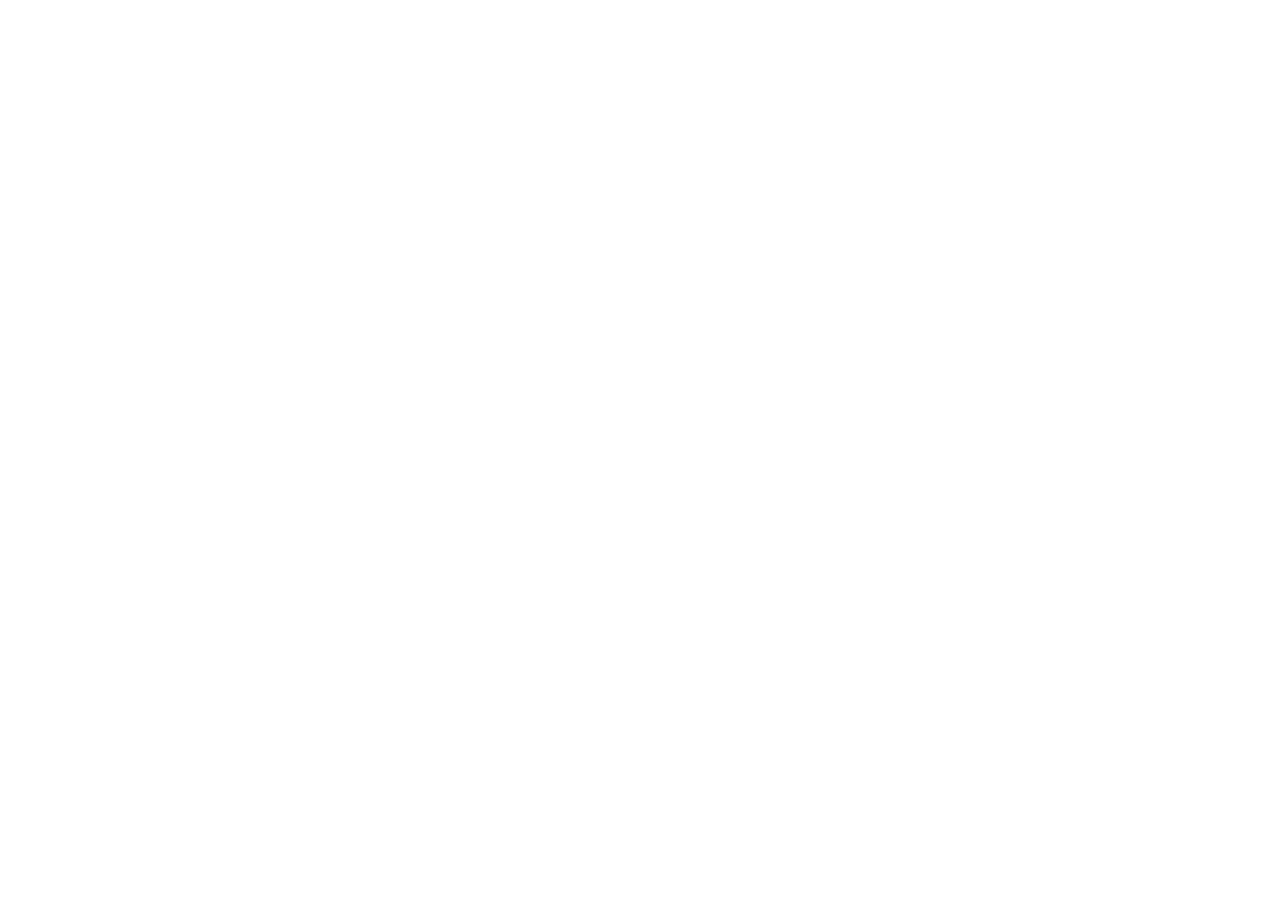
==== 200.html @ 381d40d1 "deploy 200.html" ====
<!DOCTYPE html>
<html lang="el">
  <head>
    <meta charset="UTF-8" />
    <meta name="viewport" content="width=device-width, initial-scale=1.0" />
    <title>ΑΝΔΡΗ ΕΛΙΣΑΒΕΤ — Παιδίατρος</title>
    <meta name="description" content="ΑΝΔΡΗ ΕΛΙΣΑΒΕΤ, Παιδίατρος, Τράλλεων 125, Γαλάτσι. Τηλέφωνο 210 292 2006." />
    <meta name="theme-color" content="hsl(343 18% 12%)" />
    <meta property="og:locale" content="el_GR" />
    <meta property="og:type" content="website" />
    <meta property="og:title" content="ΑΝΔΡΗ ΕΛΙΣΑΒΕΤ — Παιδίατρος" />
    <meta property="og:description" content="ΑΝΔΡΗ ΕΛΙΣΑΒΕΤ, Παιδίατρος, Τράλλεων 125, Γαλάτσι. Τηλέφωνο 210 292 2006." />
    <meta property="og:image" content="./images/hero.jpg" />
    <link rel="icon" type="image/svg+xml" href="./favicon.svg" />
    <link rel="preconnect" href="https://fonts.googleapis.com" />
    <link rel="preconnect" href="https://fonts.gstatic.com" crossorigin />
    <link href="https://fonts.googleapis.com/css2?family=Archivo:ital,wght@0,300;0,400;0,500;0,600;1,400&family=Manrope:wght@300;400;500;600&display=swap" rel="stylesheet" />
    <script type="application/ld+json">
{
  "@context": "https://schema.org",
  "@type": "LocalBusiness",
  "name": "ΑΝΔΡΗ ΕΛΙΣΑΒΕΤ",
  "address": {
    "@type": "PostalAddress",
    "streetAddress": "Τράλλεων 125, Γαλάτσι",
    "addressCountry": "GR"
  },
  "telephone": "2102922006"
}
    </script>
    <script type="module" crossorigin src="./assets/index-Dn4aYSph.js"></script>
    <link rel="stylesheet" crossorigin href="./assets/index-3ebz85Tq.css">
  </head>
  <body>
    <div id="root"></div>
  </body>
</html>
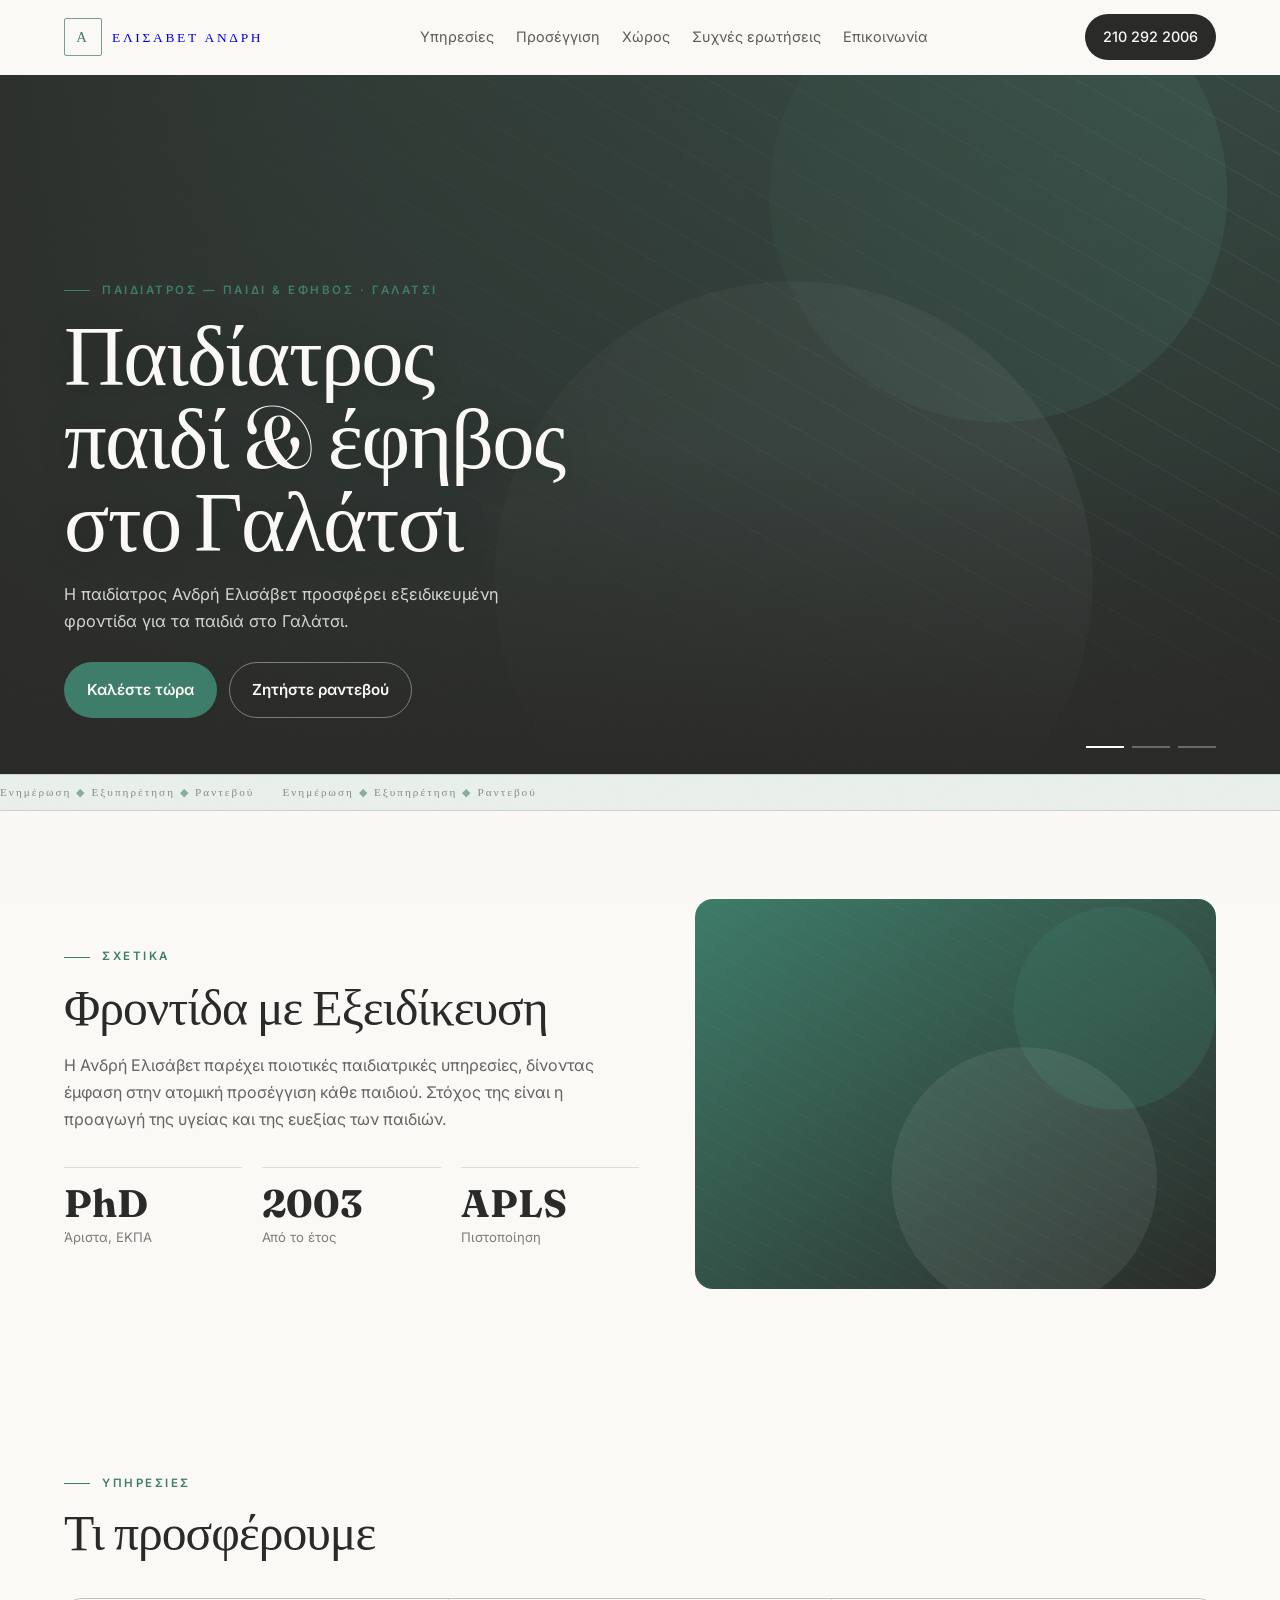
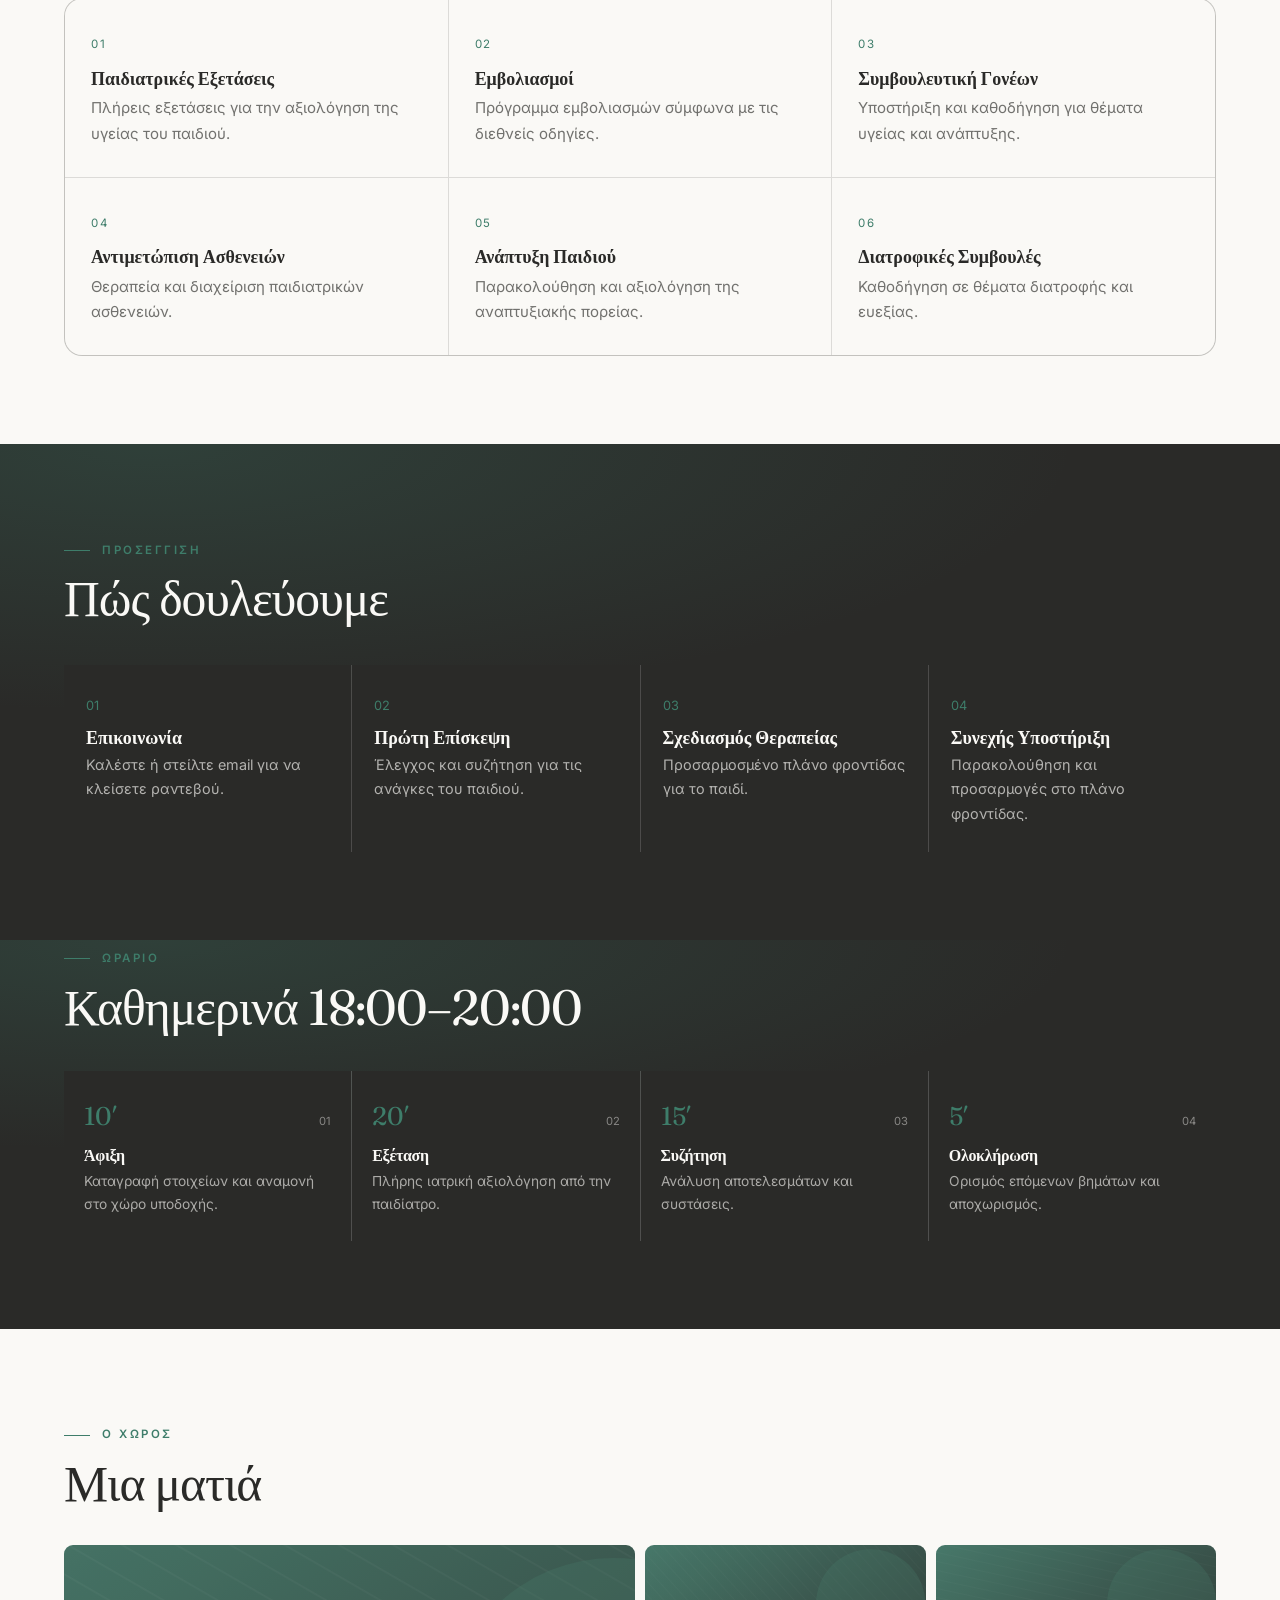
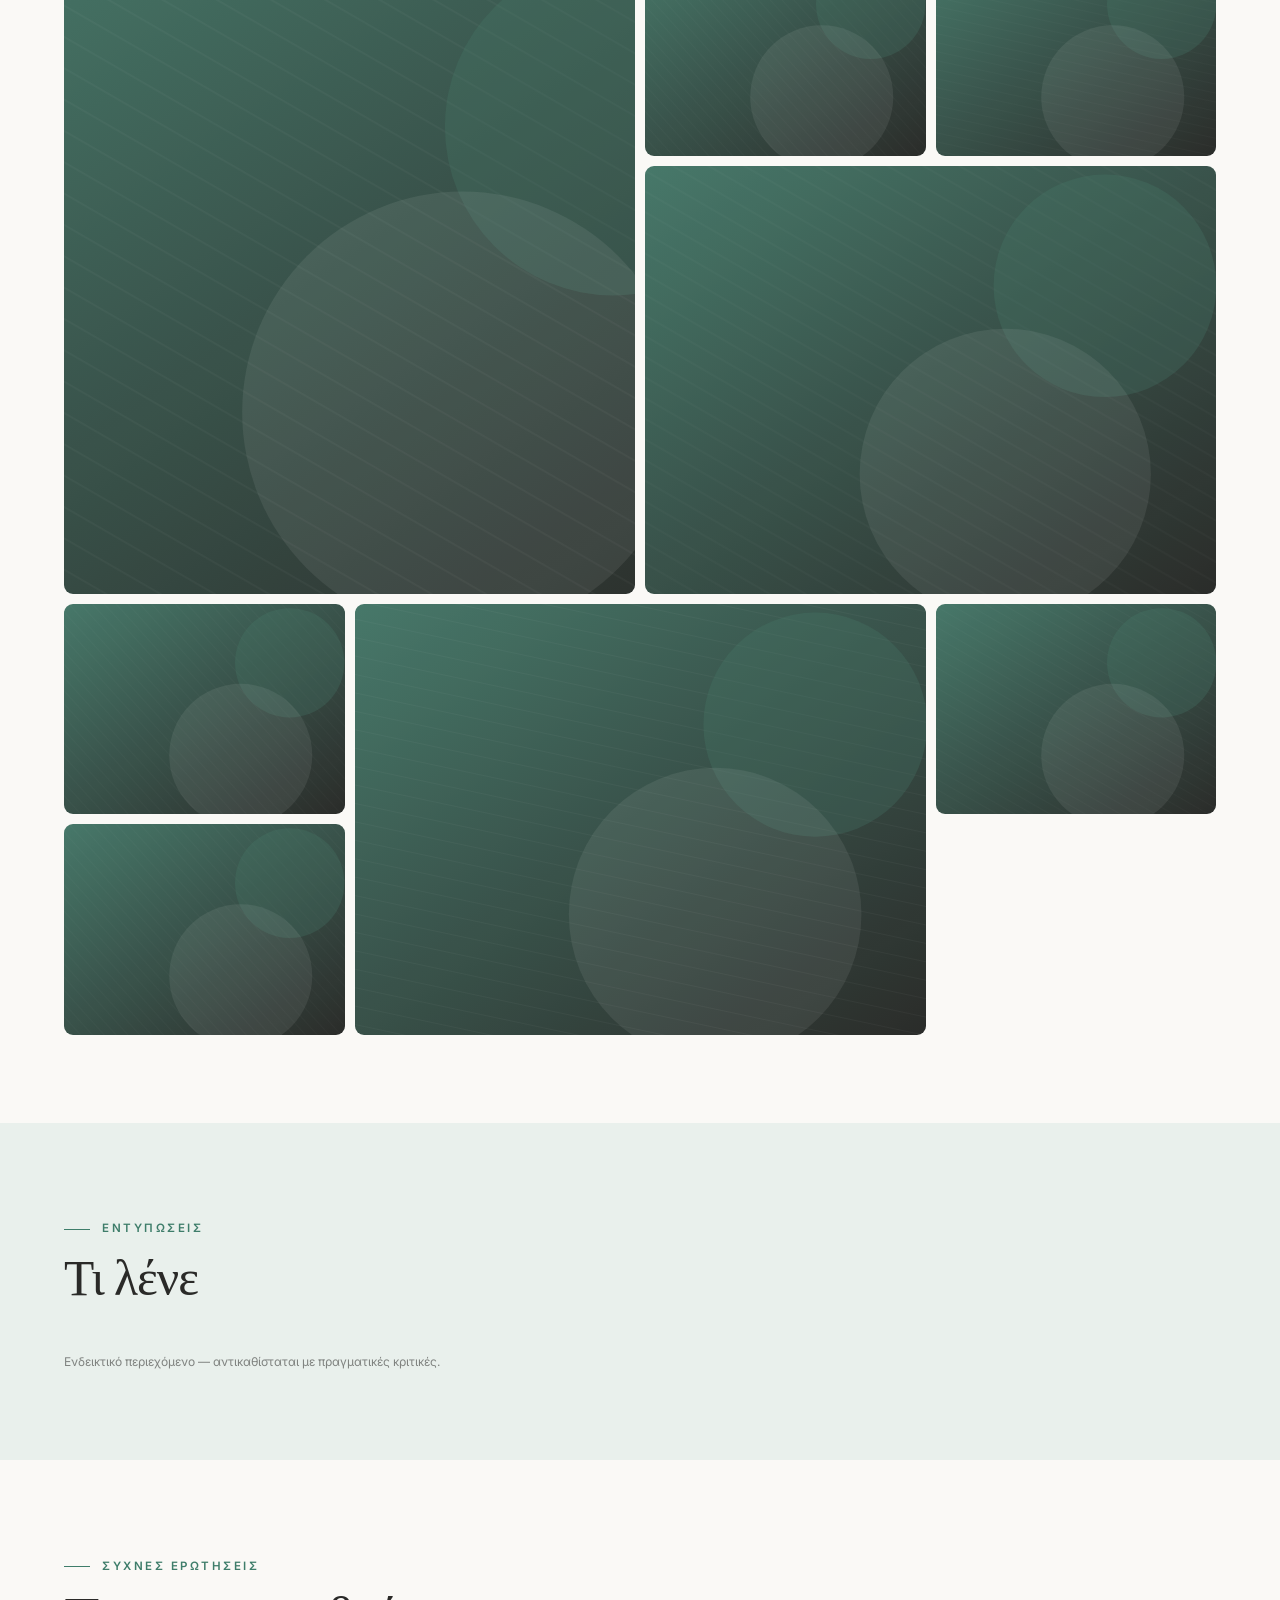
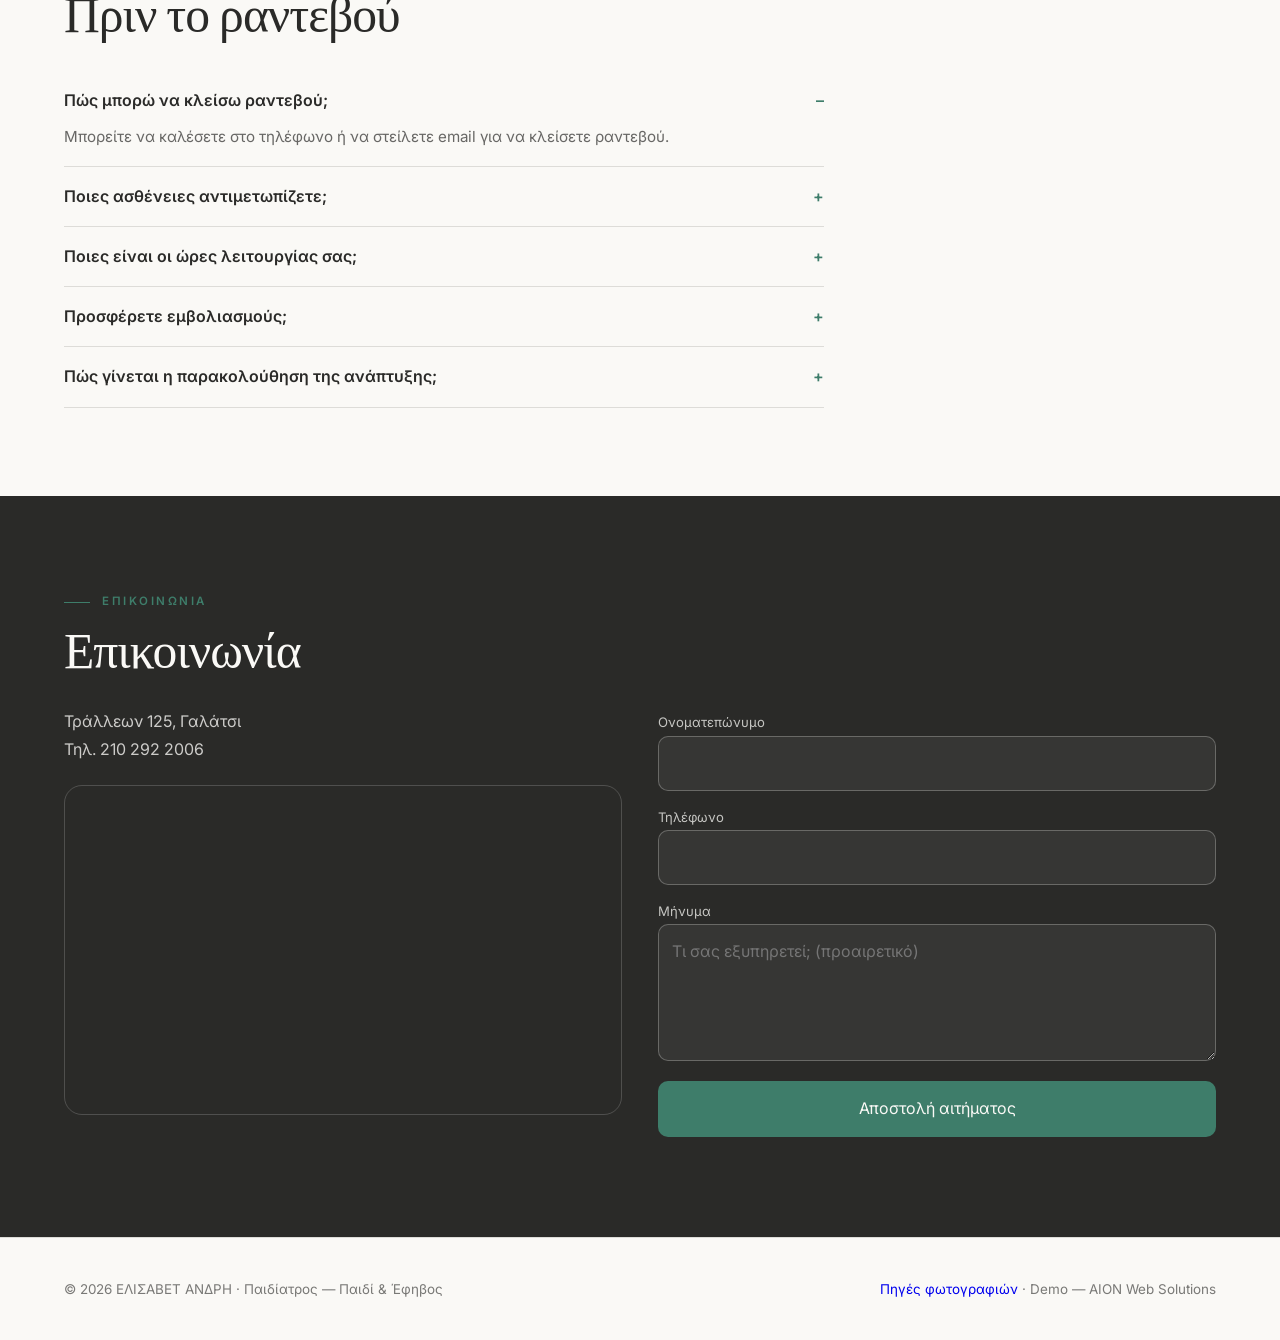
==== commit 2b8dea83: "update 200.html" ====
--- a/200.html
+++ b/200.html
@@ -1,37 +1,244 @@
-<!DOCTYPE html>
-<html lang="el">
-  <head>
-    <meta charset="UTF-8" />
-    <meta name="viewport" content="width=device-width, initial-scale=1.0" />
-    <title>ΑΝΔΡΗ ΕΛΙΣΑΒΕΤ — Παιδίατρος</title>
-    <meta name="description" content="ΑΝΔΡΗ ΕΛΙΣΑΒΕΤ, Παιδίατρος, Τράλλεων 125, Γαλάτσι. Τηλέφωνο 210 292 2006." />
-    <meta name="theme-color" content="hsl(343 18% 12%)" />
-    <meta property="og:locale" content="el_GR" />
-    <meta property="og:type" content="website" />
-    <meta property="og:title" content="ΑΝΔΡΗ ΕΛΙΣΑΒΕΤ — Παιδίατρος" />
-    <meta property="og:description" content="ΑΝΔΡΗ ΕΛΙΣΑΒΕΤ, Παιδίατρος, Τράλλεων 125, Γαλάτσι. Τηλέφωνο 210 292 2006." />
-    <meta property="og:image" content="./images/hero.jpg" />
-    <link rel="icon" type="image/svg+xml" href="./favicon.svg" />
-    <link rel="preconnect" href="https://fonts.googleapis.com" />
-    <link rel="preconnect" href="https://fonts.gstatic.com" crossorigin />
-    <link href="https://fonts.googleapis.com/css2?family=Archivo:ital,wght@0,300;0,400;0,500;0,600;1,400&family=Manrope:wght@300;400;500;600&display=swap" rel="stylesheet" />
-    <script type="application/ld+json">
-{
-  "@context": "https://schema.org",
-  "@type": "LocalBusiness",
-  "name": "ΑΝΔΡΗ ΕΛΙΣΑΒΕΤ",
-  "address": {
-    "@type": "PostalAddress",
-    "streetAddress": "Τράλλεων 125, Γαλάτσι",
-    "addressCountry": "GR"
-  },
-  "telephone": "2102922006"
-}
-    </script>
-    <script type="module" crossorigin src="./assets/index-Dn4aYSph.js"></script>
-    <link rel="stylesheet" crossorigin href="./assets/index-3ebz85Tq.css">
-  </head>
-  <body>
-    <div id="root"></div>
-  </body>
-</html>
+<!doctype html>
+<html lang="el"><head>
+<meta charset="utf-8"><meta name="viewport" content="width=device-width, initial-scale=1">
+<title>ΕΛΙΣΑΒΕΤ ΑΝΔΡΗ — Παιδίατρος — Παιδί &amp; Έφηβος στο Γαλάτσι</title>
+<meta name="description" content="ΕΛΙΣΑΒΕΤ ΑΝΔΡΗ, Παιδίατρος — Παιδί &amp; Έφηβος — Τράλλεων 125, Γαλάτσι. Τηλέφωνο 210 292 2006.">
+<meta name="theme-color" content="#2a2a28">
+<meta property="og:title" content="ΕΛΙΣΑΒΕΤ ΑΝΔΡΗ — Παιδίατρος — Παιδί &amp; Έφηβος">
+<meta property="og:description" content="Τράλλεων 125, Γαλάτσι">
+<meta property="og:type" content="website">
+<link rel="preconnect" href="https://fonts.googleapis.com"><link rel="preconnect" href="https://fonts.gstatic.com" crossorigin>
+<link href="https://fonts.googleapis.com/css2?family=Fraunces:ital,wght@0,400;0,600;1,400&family=Inter:wght@300;400;500;600&display=swap" rel="stylesheet">
+<link rel="icon" href="data:image/svg+xml,<svg xmlns='http://www.w3.org/2000/svg' viewBox='0 0 64 64'><rect width='64' height='64' rx='14' fill='%233e7d6a'/><text x='32' y='44' font-size='30' text-anchor='middle' fill='%23faf9f6' font-family='serif'>Α</text></svg>">
+<script type="application/ld+json">{"@context":"https://schema.org","@type":"LocalBusiness","name":"ΕΛΙΣΑΒΕΤ ΑΝΔΡΗ","address":{"@type":"PostalAddress","streetAddress":"Τράλλεων 125, Γαλάτσι","addressLocality":"Γαλάτσι","addressCountry":"GR"}","telephone":"210 292 2006","url":""}</script>
+<style>
+:root{--ink:#2a2a28;--paper:#faf9f6;--accent:#3e7d6a;--accent2:#2f5f51;--soft:#e9f0ec;--line:color-mix(in srgb,var(--ink) 14%,transparent);--r:18px}
+*{box-sizing:border-box}html{scroll-behavior:smooth}
+body{margin:0;background:var(--paper);color:var(--ink);font-family:'Inter', system-ui, sans-serif;line-height:1.7;-webkit-font-smoothing:antialiased;overflow-x:hidden}
+img{display:block;max-width:100%}
+.wrap{width:min(1180px,90vw);margin:0 auto}
+h1,h2,h3,h4{font-family:'Fraunces', Georgia, serif;line-height:1.06;letter-spacing:-.02em;margin:0}
+h1{font-size:clamp(2.6rem,6.6vw,5.4rem);font-weight:400}
+h2{font-size:clamp(1.9rem,4vw,3.1rem);font-weight:400}
+h3{font-size:1.12rem;letter-spacing:0}
+p{margin:0}
+.kicker{font-size:.72rem;letter-spacing:.22em;text-transform:uppercase;color:var(--accent);font-weight:600}
+header{position:fixed;inset:0 0 auto;z-index:60;background:var(--paper);border-bottom:1px solid transparent;box-shadow:0 1px 0 color-mix(in srgb,var(--ink) 8%,transparent)}
+.nav{display:flex;align-items:center;justify-content:space-between;gap:16px;padding:14px 0}
+.wordmark{display:flex;align-items:center;gap:10px;font-family:'Fraunces', Georgia, serif;font-size:1.15rem;text-decoration:none}
+.wm{width:38px;height:38px;border-radius:10px;background:var(--accent);color:var(--paper);display:grid;place-items:center;font-size:1.05rem}
+.nav-links{display:flex;gap:22px;font-size:.9rem}
+.nav-links a{text-decoration:none;color:color-mix(in srgb,var(--ink) 76%,transparent)}
+.tel{display:inline-flex;align-items:center;gap:8px;background:var(--ink);color:var(--paper);text-decoration:none;padding:11px 18px;border-radius:999px;font-size:.9rem;font-weight:500}
+@media(max-width:820px){.nav-links{display:none}}
+.hero{position:relative;height:86vh;min-height:560px;display:grid;align-items:end;overflow:hidden;color:var(--paper)}
+.slide{position:absolute;inset:0;opacity:0;transform:scale(1.04);transition:opacity 1.1s ease,transform 7s linear}
+.slide.on{opacity:1;transform:scale(1)}
+.slide img{width:100%;height:100%;-o-object-fit:cover;object-fit:cover;filter:saturate(.75) contrast(1.02)}
+.scrim{position:absolute;inset:0;background:linear-gradient(90deg,color-mix(in srgb,var(--ink) 92%,transparent) 0%,color-mix(in srgb,var(--ink) 62%,transparent) 46%,color-mix(in srgb,var(--ink) 12%,transparent) 100%),linear-gradient(0deg,var(--ink) 0%,transparent 42%)}
+.hero-in{position:relative;z-index:2;padding-bottom:56px;width:100%}
+.hero h1{max-width:15ch;margin:14px 0 18px}
+.hero .lead{max-width:46ch;color:color-mix(in srgb,var(--paper) 82%,transparent);font-size:1.02rem}
+.hero-cta{display:flex;gap:12px;flex-wrap:wrap;margin-top:26px}
+.btn{display:inline-flex;align-items:center;gap:10px;padding:14px 22px;border-radius:999px;text-decoration:none;font-weight:600;font-size:.95rem;border:1px solid transparent;transition:.25s}
+.btn.solid{background:var(--accent);color:var(--paper)}
+.btn.line{border-color:color-mix(in srgb,var(--paper) 40%,transparent);color:var(--paper)}
+.btn:hover{transform:translateY(-3px)}
+.dots{position:absolute;right:max(5vw,24px);bottom:26px;display:flex;gap:8px;z-index:3}
+.dots button{width:38px;height:2px;background:rgba(255,255,255,.30);border:0;padding:0;cursor:pointer}
+.dots button.on{background:#fff}
+.marquee{border-block:1px solid var(--line);overflow:hidden;background:var(--soft)}
+.marquee-track{display:flex;gap:28px;width:-moz-max-content;width:max-content;padding:14px 0;animation:mq 26s linear infinite;font-family:'Fraunces', Georgia, serif;font-size:1rem;color:color-mix(in srgb,var(--ink) 88%,transparent)}
+.marquee-track i{color:var(--accent);font-style:normal}
+@keyframes mq{to{transform:translateX(-50%)}}
+@media(prefers-reduced-motion:reduce){.marquee-track{animation:none}}
+section{padding:88px 0}
+.reveal{opacity:0;transform:translateY(24px);transition:opacity .7s ease,transform .7s ease}
+.reveal.in{opacity:1;transform:none}
+.about{display:grid;grid-template-columns:1.05fr .95fr;gap:56px;align-items:center}
+@media(max-width:900px){.about{grid-template-columns:1fr;gap:32px}}
+.about-media{position:relative;aspect-ratio:4/3;border-radius:var(--r);overflow:hidden}
+.about-media img{position:absolute;inset:0;width:100%;height:100%;-o-object-fit:cover;object-fit:cover;opacity:0;transition:opacity 1.2s ease}
+.about-media img.on{opacity:1}
+.svc-grid{display:grid;grid-template-columns:repeat(3,1fr);gap:1px;background:var(--line);border:1px solid var(--line);border-radius:var(--r);overflow:hidden;margin-top:40px}
+@media(max-width:900px){.svc-grid{grid-template-columns:1fr 1fr}}
+@media(max-width:560px){.svc-grid{grid-template-columns:1fr}}
+.svc{background:var(--paper);padding:30px 26px}
+.svc-n{font-size:.72rem;color:var(--accent);letter-spacing:.16em}
+.svc h3{margin:12px 0 8px}.svc p{color:color-mix(in srgb,var(--ink) 66%,transparent);font-size:.94rem}
+.dark{background:var(--ink);color:var(--paper);position:relative;overflow:hidden}
+.dark::before{content:'';position:absolute;inset:0;background:radial-gradient(120% 90% at 12% 0%,color-mix(in srgb,var(--accent) 26%,transparent),transparent 60%)}
+.dark .wrap{position:relative}
+.steps{display:grid;grid-template-columns:repeat(4,1fr);gap:1px;background:color-mix(in srgb,var(--paper) 16%,transparent);margin-top:40px}
+@media(max-width:900px){.steps{grid-template-columns:1fr 1fr}}
+.step{background:var(--ink);padding:26px 22px}
+.step-n{color:var(--accent);font-size:.8rem}
+.step h3{color:var(--paper);margin:10px 0 6px}
+.step p{color:color-mix(in srgb,var(--paper) 66%,transparent);font-size:.9rem}
+.tl-grid{display:grid;grid-template-columns:repeat(4,1fr);gap:1px;background:color-mix(in srgb,var(--paper) 18%,transparent);margin-top:38px}
+@media(max-width:900px){.tl-grid{grid-template-columns:1fr 1fr}}
+.tl{background:var(--ink);padding:24px 20px;position:relative;overflow:hidden}
+.tl::after{content:'';position:absolute;left:0;bottom:0;height:2px;width:0;background:var(--accent);transition:width .5s}
+.tl:hover::after{width:100%}
+.tl-top{display:flex;justify-content:space-between;align-items:baseline}
+.tl-h{font-family:'Fraunces', Georgia, serif;font-size:1.6rem;color:var(--accent)}
+.tl-n{font-size:.7rem;color:color-mix(in srgb,var(--paper) 45%,transparent)}
+.tl h4{color:var(--paper);margin:8px 0 6px;font-size:1rem}
+.tl p{color:color-mix(in srgb,var(--paper) 62%,transparent);font-size:.86rem}
+.stats{display:grid;grid-template-columns:repeat(3,1fr);gap:20px;margin-top:34px}
+.stat{border-top:1px solid var(--line);padding-top:16px}
+.stat b{display:block;font-family:'Fraunces', Georgia, serif;font-size:2.4rem;line-height:1}
+.stat span{font-size:.82rem;color:color-mix(in srgb,var(--ink) 60%,transparent)}
+.gallery{display:grid;grid-template-columns:repeat(4,1fr);gap:10px;margin-top:36px}
+.g1{grid-column:span 2;grid-row:span 2}.g4{grid-column:span 2}
+@media(max-width:900px){.gallery{grid-template-columns:repeat(2,1fr)}.g1,.g4{grid-column:span 2;grid-row:auto}}
+.g-item{position:relative;overflow:hidden;border:0;padding:0;background:var(--soft);cursor:zoom-in;border-radius:calc(var(--r) / 2);aspect-ratio:4/3}
+.g1 .g-item,.g1{aspect-ratio:auto}
+.g-item img{width:100%;height:100%;-o-object-fit:cover;object-fit:cover;transition:transform .6s,filter .6s;filter:saturate(.8)}
+.g-item:hover img{transform:scale(1.05);filter:saturate(1)}
+.quotes{display:grid;grid-template-columns:repeat(3,1fr);gap:18px;margin-top:34px}
+@media(max-width:900px){.quotes{grid-template-columns:1fr}}
+.quote{margin:0;background:var(--soft);border:1px solid var(--line);border-radius:var(--r);padding:26px}
+.quote blockquote{margin:0;font-family:'Fraunces', Georgia, serif;font-size:1.12rem;line-height:1.45}
+.quote figcaption{margin-top:14px;font-size:.82rem;color:color-mix(in srgb,var(--ink) 58%,transparent)}
+.demo-note{font-size:.75rem;color:color-mix(in srgb,var(--ink) 55%,transparent);margin-top:14px}
+.faq{max-width:760px;margin-top:30px}
+details{border-bottom:1px solid var(--line);padding:16px 0}
+summary{cursor:pointer;font-weight:600;list-style:none;display:flex;justify-content:space-between;gap:12px}
+summary::after{content:'+';color:var(--accent)}
+details[open] summary::after{content:'–'}
+details p{margin-top:10px;color:color-mix(in srgb,var(--ink) 70%,transparent);font-size:.95rem}
+.contact{background:var(--ink);color:var(--paper)}
+.cgrid{display:grid;grid-template-columns:1fr 1fr;gap:36px;margin-top:32px}
+@media(max-width:900px){.cgrid{grid-template-columns:1fr}}
+form{display:grid;gap:12px}
+label{font-size:.82rem;color:color-mix(in srgb,var(--paper) 75%,transparent)}
+input,textarea{width:100%;padding:13px;border-radius:10px;border:1px solid color-mix(in srgb,var(--paper) 26%,transparent);background:color-mix(in srgb,var(--paper) 6%,transparent);color:var(--paper);font:inherit}
+button.send{padding:14px;border-radius:10px;border:0;background:var(--accent);color:var(--paper);font-weight:700;font:inherit;cursor:pointer}
+.map{border-radius:var(--r);overflow:hidden;border:1px solid color-mix(in srgb,var(--paper) 18%,transparent);min-height:320px}
+.map iframe{width:100%;height:100%;min-height:320px;border:0;filter:grayscale(.35) contrast(1.05)}
+footer{padding:40px 0;border-top:1px solid var(--line);font-size:.84rem;color:color-mix(in srgb,var(--ink) 62%,transparent)}
+.frow{display:flex;justify-content:space-between;gap:14px;flex-wrap:wrap}
+.callbar{position:fixed;bottom:0;left:0;right:0;z-index:70;display:none;background:var(--accent);color:var(--paper);text-align:center;padding:14px;text-decoration:none;font-weight:600}
+@media(max-width:820px){.callbar{display:block}body{padding-bottom:52px}}
+.lb{position:fixed;inset:0;background:color-mix(in srgb,var(--ink) 92%,transparent);display:none;place-items:center;z-index:90;padding:24px}
+.lb.on{display:grid}
+.lb img{max-height:86vh;max-width:92vw;border-radius:8px}
+.lb button{position:absolute;top:18px;right:22px;background:none;border:0;color:var(--paper);font-size:2rem;cursor:pointer}
+
+/* refinement */
+body::after{content:'';position:fixed;inset:0;pointer-events:none;z-index:1;opacity:.03;background-image:url("data:image/svg+xml;utf8,<svg xmlns='http://www.w3.org/2000/svg' width='140' height='140'><filter id='n'><feTurbulence type='fractalNoise' baseFrequency='.85' numOctaves='3'/></filter><rect width='140' height='140' filter='url(%23n)' opacity='.55'/></svg>")}
+.wordmark{font-size:.84rem;letter-spacing:.2em;text-transform:uppercase;font-weight:500}
+.wm{background:transparent;border:1px solid color-mix(in srgb,var(--accent) 70%,transparent);color:var(--accent);font-size:.92rem;border-radius:2px}
+h1{line-height:.98}
+.kicker{display:inline-flex;align-items:center;gap:12px}
+.kicker::before{content:'';width:26px;height:1px;background:var(--accent);display:inline-block}
+.marquee-track{font-size:.7rem;letter-spacing:.18em;opacity:.58;padding:8px 0}
+.svc,.step,.tl,.quote{transition:background .35s ease,transform .35s ease,box-shadow .35s ease}
+.svc:hover{background:color-mix(in srgb,var(--soft) 70%,var(--paper));transform:translateY(-2px)}
+.quote{position:relative;overflow:hidden}
+.quote::before{content:'“';position:absolute;top:-6px;left:16px;font-family:'Fraunces', Georgia, serif;font-size:4.4rem;line-height:1;color:var(--accent);opacity:.22}
+.quote blockquote{position:relative;padding-top:26px}
+.g-item::after{content:'';position:absolute;inset:0;background:linear-gradient(0deg,rgba(0,0,0,.30),transparent 58%);opacity:0;transition:opacity .4s}
+.g-item:hover::after{opacity:1}
+:focus-visible{outline:2px solid var(--accent);outline-offset:3px;border-radius:2px}
+.hero h1{text-shadow:0 2px 30px rgba(0,0,0,.25)}
+</style></head>
+<body>
+<header><div class="wrap nav">
+  <a class="wordmark" href="#top"><span class="wm">Α</span>ΕΛΙΣΑΒΕΤ ΑΝΔΡΗ</a>
+  <nav class="nav-links"><a href="#ypiresies">Υπηρεσίες</a><a href="#proseggisi">Προσέγγιση</a><a href="#gallery">Χώρος</a><a href="#faq">Συχνές ερωτήσεις</a><a href="#epikoinonia">Επικοινωνία</a></nav>
+  <a class="tel" href="tel:2102922006">210 292 2006</a>
+</div></header>
+
+<div class="hero" id="top">
+  <div class="slide on"><img src="data:image/svg+xml,%3csvg%20xmlns='http://www.w3.org/2000/svg'%20width='1600'%20height='1100'%20viewBox='0%200%201600%201100'%3e%3cdefs%3e%3clinearGradient%20id='g'%20x1='0'%20y1='0'%20x2='1'%20y2='1'%3e%3cstop%20offset='0'%20stop-color='%233e7d6a'/%3e%3cstop%20offset='1'%20stop-color='%232a2a28'/%3e%3c/linearGradient%3e%3cpattern%20id='p'%20width='46'%20height='46'%20patternUnits='userSpaceOnUse'%20patternTransform='rotate(30)'%3e%3crect%20width='46'%20height='46'%20fill='none'/%3e%3cpath%20d='M0%2023h46'%20stroke='%23e9f0ec'%20stroke-opacity='.10'/%3e%3c/pattern%3e%3c/defs%3e%3crect%20width='100%25'%20height='100%25'%20fill='url(%23g)'/%3e%3crect%20width='100%25'%20height='100%25'%20fill='url(%23p)'/%3e%3ccircle%20cx='1248'%20cy='308.00000000000006'%20r='286'%20fill='%233e7d6a'%20opacity='.28'/%3e%3ccircle%20cx='992'%20cy='792'%20r='374'%20fill='%23e9f0ec'%20opacity='.08'/%3e%3c/svg%3e" alt="ΕΛΙΣΑΒΕΤ ΑΝΔΡΗ" ><div class="scrim"></div></div><div class="slide "><img src="data:image/svg+xml,%3csvg%20xmlns='http://www.w3.org/2000/svg'%20width='1600'%20height='1100'%20viewBox='0%200%201600%201100'%3e%3cdefs%3e%3clinearGradient%20id='g'%20x1='0'%20y1='0'%20x2='1'%20y2='1'%3e%3cstop%20offset='0'%20stop-color='%233e7d6a'/%3e%3cstop%20offset='1'%20stop-color='%232a2a28'/%3e%3c/linearGradient%3e%3cpattern%20id='p'%20width='46'%20height='46'%20patternUnits='userSpaceOnUse'%20patternTransform='rotate(48)'%3e%3crect%20width='46'%20height='46'%20fill='none'/%3e%3cpath%20d='M0%2023h46'%20stroke='%23e9f0ec'%20stroke-opacity='.10'/%3e%3c/pattern%3e%3c/defs%3e%3crect%20width='100%25'%20height='100%25'%20fill='url(%23g)'/%3e%3crect%20width='100%25'%20height='100%25'%20fill='url(%23p)'/%3e%3ccircle%20cx='1248'%20cy='308.00000000000006'%20r='286'%20fill='%233e7d6a'%20opacity='.28'/%3e%3ccircle%20cx='992'%20cy='792'%20r='374'%20fill='%23e9f0ec'%20opacity='.08'/%3e%3c/svg%3e" alt="ΕΛΙΣΑΒΕΤ ΑΝΔΡΗ" loading="lazy"><div class="scrim"></div></div><div class="slide "><img src="data:image/svg+xml,%3csvg%20xmlns='http://www.w3.org/2000/svg'%20width='1600'%20height='1100'%20viewBox='0%200%201600%201100'%3e%3cdefs%3e%3clinearGradient%20id='g'%20x1='0'%20y1='0'%20x2='1'%20y2='1'%3e%3cstop%20offset='0'%20stop-color='%233e7d6a'/%3e%3cstop%20offset='1'%20stop-color='%232a2a28'/%3e%3c/linearGradient%3e%3cpattern%20id='p'%20width='46'%20height='46'%20patternUnits='userSpaceOnUse'%20patternTransform='rotate(12)'%3e%3crect%20width='46'%20height='46'%20fill='none'/%3e%3cpath%20d='M0%2023h46'%20stroke='%23e9f0ec'%20stroke-opacity='.10'/%3e%3c/pattern%3e%3c/defs%3e%3crect%20width='100%25'%20height='100%25'%20fill='url(%23g)'/%3e%3crect%20width='100%25'%20height='100%25'%20fill='url(%23p)'/%3e%3ccircle%20cx='1248'%20cy='308.00000000000006'%20r='286'%20fill='%233e7d6a'%20opacity='.28'/%3e%3ccircle%20cx='992'%20cy='792'%20r='374'%20fill='%23e9f0ec'%20opacity='.08'/%3e%3c/svg%3e" alt="ΕΛΙΣΑΒΕΤ ΑΝΔΡΗ" loading="lazy"><div class="scrim"></div></div>
+  <div class="hero-in"><div class="wrap">
+    <span class="kicker">Παιδίατρος — Παιδί &amp; Έφηβος · Γαλάτσι</span>
+    <h1>Παιδίατρος<br>παιδί &amp; έφηβος<br>στο Γαλάτσι</h1>
+    <p class="lead">Η παιδίατρος Ανδρή Ελισάβετ προσφέρει εξειδικευμένη φροντίδα για τα παιδιά στο Γαλάτσι.</p>
+    <div class="hero-cta"><a class="btn solid" href="tel:2102922006">Καλέστε τώρα</a><a class="btn line" href="#epikoinonia">Ζητήστε ραντεβού</a></div>
+  </div></div>
+  <div class="dots"><button class="on" aria-label="Διαφάνεια 1"></button><button class="" aria-label="Διαφάνεια 2"></button><button class="" aria-label="Διαφάνεια 3"></button></div>
+</div>
+
+<div class="marquee"><div class="marquee-track"><span>Ενημέρωση <i>◆</i> Εξυπηρέτηση <i>◆</i> Ραντεβού</span><span>Ενημέρωση <i>◆</i> Εξυπηρέτηση <i>◆</i> Ραντεβού</span></div></div>
+
+<section class="about-wrap"><div class="wrap about reveal">
+  <div><span class="kicker">Σχετικά</span><h2 style="margin:14px 0 18px">Φροντίδα με Εξειδίκευση</h2>
+  <p style="color:color-mix(in srgb,var(--ink) 72%,transparent)">Η Ανδρή Ελισάβετ παρέχει ποιοτικές παιδιατρικές υπηρεσίες, δίνοντας έμφαση στην ατομική προσέγγιση κάθε παιδιού. Στόχος της είναι η προαγωγή της υγείας και της ευεξίας των παιδιών.</p>
+  <div class="stats"><div class="stat"><b>PhD</b><span>Άριστα, ΕΚΠΑ</span></div><div class="stat"><b>2003</b><span>Από το έτος</span></div><div class="stat"><b>APLS</b><span>Πιστοποίηση</span></div></div></div>
+  <div class="about-media" id="aboutMedia"><img src="data:image/svg+xml,%3csvg%20xmlns='http://www.w3.org/2000/svg'%20width='1600'%20height='1100'%20viewBox='0%200%201600%201100'%3e%3cdefs%3e%3clinearGradient%20id='g'%20x1='0'%20y1='0'%20x2='1'%20y2='1'%3e%3cstop%20offset='0'%20stop-color='%233e7d6a'/%3e%3cstop%20offset='1'%20stop-color='%232a2a28'/%3e%3c/linearGradient%3e%3cpattern%20id='p'%20width='46'%20height='46'%20patternUnits='userSpaceOnUse'%20patternTransform='rotate(30)'%3e%3crect%20width='46'%20height='46'%20fill='none'/%3e%3cpath%20d='M0%2023h46'%20stroke='%23e9f0ec'%20stroke-opacity='.10'/%3e%3c/pattern%3e%3c/defs%3e%3crect%20width='100%25'%20height='100%25'%20fill='url(%23g)'/%3e%3crect%20width='100%25'%20height='100%25'%20fill='url(%23p)'/%3e%3ccircle%20cx='1248'%20cy='308.00000000000006'%20r='286'%20fill='%233e7d6a'%20opacity='.28'/%3e%3ccircle%20cx='992'%20cy='792'%20r='374'%20fill='%23e9f0ec'%20opacity='.08'/%3e%3c/svg%3e" alt="" class="on" loading="eager"><img src="data:image/svg+xml,%3csvg%20xmlns='http://www.w3.org/2000/svg'%20width='1600'%20height='1100'%20viewBox='0%200%201600%201100'%3e%3cdefs%3e%3clinearGradient%20id='g'%20x1='0'%20y1='0'%20x2='1'%20y2='1'%3e%3cstop%20offset='0'%20stop-color='%233e7d6a'/%3e%3cstop%20offset='1'%20stop-color='%232a2a28'/%3e%3c/linearGradient%3e%3cpattern%20id='p'%20width='46'%20height='46'%20patternUnits='userSpaceOnUse'%20patternTransform='rotate(48)'%3e%3crect%20width='46'%20height='46'%20fill='none'/%3e%3cpath%20d='M0%2023h46'%20stroke='%23e9f0ec'%20stroke-opacity='.10'/%3e%3c/pattern%3e%3c/defs%3e%3crect%20width='100%25'%20height='100%25'%20fill='url(%23g)'/%3e%3crect%20width='100%25'%20height='100%25'%20fill='url(%23p)'/%3e%3ccircle%20cx='1248'%20cy='308.00000000000006'%20r='286'%20fill='%233e7d6a'%20opacity='.28'/%3e%3ccircle%20cx='992'%20cy='792'%20r='374'%20fill='%23e9f0ec'%20opacity='.08'/%3e%3c/svg%3e" alt="" class="" loading="lazy"><img src="data:image/svg+xml,%3csvg%20xmlns='http://www.w3.org/2000/svg'%20width='1600'%20height='1100'%20viewBox='0%200%201600%201100'%3e%3cdefs%3e%3clinearGradient%20id='g'%20x1='0'%20y1='0'%20x2='1'%20y2='1'%3e%3cstop%20offset='0'%20stop-color='%233e7d6a'/%3e%3cstop%20offset='1'%20stop-color='%232a2a28'/%3e%3c/linearGradient%3e%3cpattern%20id='p'%20width='46'%20height='46'%20patternUnits='userSpaceOnUse'%20patternTransform='rotate(12)'%3e%3crect%20width='46'%20height='46'%20fill='none'/%3e%3cpath%20d='M0%2023h46'%20stroke='%23e9f0ec'%20stroke-opacity='.10'/%3e%3c/pattern%3e%3c/defs%3e%3crect%20width='100%25'%20height='100%25'%20fill='url(%23g)'/%3e%3crect%20width='100%25'%20height='100%25'%20fill='url(%23p)'/%3e%3ccircle%20cx='1248'%20cy='308.00000000000006'%20r='286'%20fill='%233e7d6a'%20opacity='.28'/%3e%3ccircle%20cx='992'%20cy='792'%20r='374'%20fill='%23e9f0ec'%20opacity='.08'/%3e%3c/svg%3e" alt="" class="" loading="lazy"></div>
+</div></section>
+
+<section id="ypiresies"><div class="wrap reveal"><span class="kicker">Υπηρεσίες</span><h2 style="margin-top:12px">Τι προσφέρουμε</h2>
+<div class="svc-grid"><article class="svc"><span class="svc-n">01</span><h3>Παιδιατρικές Εξετάσεις</h3><p>Πλήρεις εξετάσεις για την αξιολόγηση της υγείας του παιδιού.</p></article><article class="svc"><span class="svc-n">02</span><h3>Εμβολιασμοί</h3><p>Πρόγραμμα εμβολιασμών σύμφωνα με τις διεθνείς οδηγίες.</p></article><article class="svc"><span class="svc-n">03</span><h3>Συμβουλευτική Γονέων</h3><p>Υποστήριξη και καθοδήγηση για θέματα υγείας και ανάπτυξης.</p></article><article class="svc"><span class="svc-n">04</span><h3>Αντιμετώπιση Ασθενειών</h3><p>Θεραπεία και διαχείριση παιδιατρικών ασθενειών.</p></article><article class="svc"><span class="svc-n">05</span><h3>Ανάπτυξη Παιδιού</h3><p>Παρακολούθηση και αξιολόγηση της αναπτυξιακής πορείας.</p></article><article class="svc"><span class="svc-n">06</span><h3>Διατροφικές Συμβουλές</h3><p>Καθοδήγηση σε θέματα διατροφής και ευεξίας.</p></article></div></div></section>
+
+<section class="dark" id="proseggisi"><div class="wrap reveal"><span class="kicker">Προσέγγιση</span><h2 style="color:var(--paper);margin-top:12px">Πώς δουλεύουμε</h2>
+<div class="steps"><div class="step"><span class="step-n">01</span><h3>Επικοινωνία</h3><p>Καλέστε ή στείλτε email για να κλείσετε ραντεβού.</p></div><div class="step"><span class="step-n">02</span><h3>Πρώτη Επίσκεψη</h3><p>Έλεγχος και συζήτηση για τις ανάγκες του παιδιού.</p></div><div class="step"><span class="step-n">03</span><h3>Σχεδιασμός Θεραπείας</h3><p>Προσαρμοσμένο πλάνο φροντίδας για το παιδί.</p></div><div class="step"><span class="step-n">04</span><h3>Συνεχής Υποστήριξη</h3><p>Παρακολούθηση και προσαρμογές στο πλάνο φροντίδας.</p></div></div></div></section>
+
+<section class="dark" style="padding-top:0"><div class="wrap reveal"><span class="kicker">Ωράριο</span><h2 style="color:var(--paper);margin-top:12px">Καθημερινά 18:00–20:00</h2>
+<div class="tl-grid"><div class="tl"><div class="tl-top"><span class="tl-h">10′</span><span class="tl-n">01</span></div><h4>Άφιξη</h4><p>Καταγραφή στοιχείων και αναμονή στο χώρο υποδοχής.</p></div><div class="tl"><div class="tl-top"><span class="tl-h">20′</span><span class="tl-n">02</span></div><h4>Εξέταση</h4><p>Πλήρης ιατρική αξιολόγηση από την παιδίατρο.</p></div><div class="tl"><div class="tl-top"><span class="tl-h">15′</span><span class="tl-n">03</span></div><h4>Συζήτηση</h4><p>Ανάλυση αποτελεσμάτων και συστάσεις.</p></div><div class="tl"><div class="tl-top"><span class="tl-h">5′</span><span class="tl-n">04</span></div><h4>Ολοκλήρωση</h4><p>Ορισμός επόμενων βημάτων και αποχωρισμός.</p></div></div></div></section>
+
+<section id="gallery"><div class="wrap reveal"><span class="kicker">Ο χώρος</span><h2 style="margin-top:12px">Μια ματιά</h2>
+<div class="gallery"><button class="g-item g1" data-src="img/ph-1.svg" aria-label="Φωτογραφία 1"><img src="data:image/svg+xml,%3csvg%20xmlns='http://www.w3.org/2000/svg'%20width='1600'%20height='1100'%20viewBox='0%200%201600%201100'%3e%3cdefs%3e%3clinearGradient%20id='g'%20x1='0'%20y1='0'%20x2='1'%20y2='1'%3e%3cstop%20offset='0'%20stop-color='%233e7d6a'/%3e%3cstop%20offset='1'%20stop-color='%232a2a28'/%3e%3c/linearGradient%3e%3cpattern%20id='p'%20width='46'%20height='46'%20patternUnits='userSpaceOnUse'%20patternTransform='rotate(30)'%3e%3crect%20width='46'%20height='46'%20fill='none'/%3e%3cpath%20d='M0%2023h46'%20stroke='%23e9f0ec'%20stroke-opacity='.10'/%3e%3c/pattern%3e%3c/defs%3e%3crect%20width='100%25'%20height='100%25'%20fill='url(%23g)'/%3e%3crect%20width='100%25'%20height='100%25'%20fill='url(%23p)'/%3e%3ccircle%20cx='1248'%20cy='308.00000000000006'%20r='286'%20fill='%233e7d6a'%20opacity='.28'/%3e%3ccircle%20cx='992'%20cy='792'%20r='374'%20fill='%23e9f0ec'%20opacity='.08'/%3e%3c/svg%3e" alt="ΕΛΙΣΑΒΕΤ ΑΝΔΡΗ — φωτογραφία 1" loading="eager"></button><button class="g-item g2" data-src="img/ph-2.svg" aria-label="Φωτογραφία 2"><img src="data:image/svg+xml,%3csvg%20xmlns='http://www.w3.org/2000/svg'%20width='1600'%20height='1100'%20viewBox='0%200%201600%201100'%3e%3cdefs%3e%3clinearGradient%20id='g'%20x1='0'%20y1='0'%20x2='1'%20y2='1'%3e%3cstop%20offset='0'%20stop-color='%233e7d6a'/%3e%3cstop%20offset='1'%20stop-color='%232a2a28'/%3e%3c/linearGradient%3e%3cpattern%20id='p'%20width='46'%20height='46'%20patternUnits='userSpaceOnUse'%20patternTransform='rotate(48)'%3e%3crect%20width='46'%20height='46'%20fill='none'/%3e%3cpath%20d='M0%2023h46'%20stroke='%23e9f0ec'%20stroke-opacity='.10'/%3e%3c/pattern%3e%3c/defs%3e%3crect%20width='100%25'%20height='100%25'%20fill='url(%23g)'/%3e%3crect%20width='100%25'%20height='100%25'%20fill='url(%23p)'/%3e%3ccircle%20cx='1248'%20cy='308.00000000000006'%20r='286'%20fill='%233e7d6a'%20opacity='.28'/%3e%3ccircle%20cx='992'%20cy='792'%20r='374'%20fill='%23e9f0ec'%20opacity='.08'/%3e%3c/svg%3e" alt="ΕΛΙΣΑΒΕΤ ΑΝΔΡΗ — φωτογραφία 2" loading="eager"></button><button class="g-item g3" data-src="img/ph-3.svg" aria-label="Φωτογραφία 3"><img src="data:image/svg+xml,%3csvg%20xmlns='http://www.w3.org/2000/svg'%20width='1600'%20height='1100'%20viewBox='0%200%201600%201100'%3e%3cdefs%3e%3clinearGradient%20id='g'%20x1='0'%20y1='0'%20x2='1'%20y2='1'%3e%3cstop%20offset='0'%20stop-color='%233e7d6a'/%3e%3cstop%20offset='1'%20stop-color='%232a2a28'/%3e%3c/linearGradient%3e%3cpattern%20id='p'%20width='46'%20height='46'%20patternUnits='userSpaceOnUse'%20patternTransform='rotate(12)'%3e%3crect%20width='46'%20height='46'%20fill='none'/%3e%3cpath%20d='M0%2023h46'%20stroke='%23e9f0ec'%20stroke-opacity='.10'/%3e%3c/pattern%3e%3c/defs%3e%3crect%20width='100%25'%20height='100%25'%20fill='url(%23g)'/%3e%3crect%20width='100%25'%20height='100%25'%20fill='url(%23p)'/%3e%3ccircle%20cx='1248'%20cy='308.00000000000006'%20r='286'%20fill='%233e7d6a'%20opacity='.28'/%3e%3ccircle%20cx='992'%20cy='792'%20r='374'%20fill='%23e9f0ec'%20opacity='.08'/%3e%3c/svg%3e" alt="ΕΛΙΣΑΒΕΤ ΑΝΔΡΗ — φωτογραφία 3" loading="eager"></button><button class="g-item g4" data-src="img/ph-4.svg" aria-label="Φωτογραφία 4"><img src="data:image/svg+xml,%3csvg%20xmlns='http://www.w3.org/2000/svg'%20width='1600'%20height='1100'%20viewBox='0%200%201600%201100'%3e%3cdefs%3e%3clinearGradient%20id='g'%20x1='0'%20y1='0'%20x2='1'%20y2='1'%3e%3cstop%20offset='0'%20stop-color='%233e7d6a'/%3e%3cstop%20offset='1'%20stop-color='%232a2a28'/%3e%3c/linearGradient%3e%3cpattern%20id='p'%20width='46'%20height='46'%20patternUnits='userSpaceOnUse'%20patternTransform='rotate(30)'%3e%3crect%20width='46'%20height='46'%20fill='none'/%3e%3cpath%20d='M0%2023h46'%20stroke='%23e9f0ec'%20stroke-opacity='.10'/%3e%3c/pattern%3e%3c/defs%3e%3crect%20width='100%25'%20height='100%25'%20fill='url(%23g)'/%3e%3crect%20width='100%25'%20height='100%25'%20fill='url(%23p)'/%3e%3ccircle%20cx='1248'%20cy='308.00000000000006'%20r='286'%20fill='%233e7d6a'%20opacity='.28'/%3e%3ccircle%20cx='992'%20cy='792'%20r='374'%20fill='%23e9f0ec'%20opacity='.08'/%3e%3c/svg%3e" alt="ΕΛΙΣΑΒΕΤ ΑΝΔΡΗ — φωτογραφία 4" loading="lazy"></button><button class="g-item g5" data-src="img/ph-5.svg" aria-label="Φωτογραφία 5"><img src="data:image/svg+xml,%3csvg%20xmlns='http://www.w3.org/2000/svg'%20width='1600'%20height='1100'%20viewBox='0%200%201600%201100'%3e%3cdefs%3e%3clinearGradient%20id='g'%20x1='0'%20y1='0'%20x2='1'%20y2='1'%3e%3cstop%20offset='0'%20stop-color='%233e7d6a'/%3e%3cstop%20offset='1'%20stop-color='%232a2a28'/%3e%3c/linearGradient%3e%3cpattern%20id='p'%20width='46'%20height='46'%20patternUnits='userSpaceOnUse'%20patternTransform='rotate(48)'%3e%3crect%20width='46'%20height='46'%20fill='none'/%3e%3cpath%20d='M0%2023h46'%20stroke='%23e9f0ec'%20stroke-opacity='.10'/%3e%3c/pattern%3e%3c/defs%3e%3crect%20width='100%25'%20height='100%25'%20fill='url(%23g)'/%3e%3crect%20width='100%25'%20height='100%25'%20fill='url(%23p)'/%3e%3ccircle%20cx='1248'%20cy='308.00000000000006'%20r='286'%20fill='%233e7d6a'%20opacity='.28'/%3e%3ccircle%20cx='992'%20cy='792'%20r='374'%20fill='%23e9f0ec'%20opacity='.08'/%3e%3c/svg%3e" alt="ΕΛΙΣΑΒΕΤ ΑΝΔΡΗ — φωτογραφία 5" loading="lazy"></button><button class="g-item g1" data-src="img/ph-6.svg" aria-label="Φωτογραφία 6"><img src="data:image/svg+xml,%3csvg%20xmlns='http://www.w3.org/2000/svg'%20width='1600'%20height='1100'%20viewBox='0%200%201600%201100'%3e%3cdefs%3e%3clinearGradient%20id='g'%20x1='0'%20y1='0'%20x2='1'%20y2='1'%3e%3cstop%20offset='0'%20stop-color='%233e7d6a'/%3e%3cstop%20offset='1'%20stop-color='%232a2a28'/%3e%3c/linearGradient%3e%3cpattern%20id='p'%20width='46'%20height='46'%20patternUnits='userSpaceOnUse'%20patternTransform='rotate(12)'%3e%3crect%20width='46'%20height='46'%20fill='none'/%3e%3cpath%20d='M0%2023h46'%20stroke='%23e9f0ec'%20stroke-opacity='.10'/%3e%3c/pattern%3e%3c/defs%3e%3crect%20width='100%25'%20height='100%25'%20fill='url(%23g)'/%3e%3crect%20width='100%25'%20height='100%25'%20fill='url(%23p)'/%3e%3ccircle%20cx='1248'%20cy='308.00000000000006'%20r='286'%20fill='%233e7d6a'%20opacity='.28'/%3e%3ccircle%20cx='992'%20cy='792'%20r='374'%20fill='%23e9f0ec'%20opacity='.08'/%3e%3c/svg%3e" alt="ΕΛΙΣΑΒΕΤ ΑΝΔΡΗ — φωτογραφία 6" loading="lazy"></button><button class="g-item g2" data-src="img/ph-7.svg" aria-label="Φωτογραφία 7"><img src="data:image/svg+xml,%3csvg%20xmlns='http://www.w3.org/2000/svg'%20width='1600'%20height='1100'%20viewBox='0%200%201600%201100'%3e%3cdefs%3e%3clinearGradient%20id='g'%20x1='0'%20y1='0'%20x2='1'%20y2='1'%3e%3cstop%20offset='0'%20stop-color='%233e7d6a'/%3e%3cstop%20offset='1'%20stop-color='%232a2a28'/%3e%3c/linearGradient%3e%3cpattern%20id='p'%20width='46'%20height='46'%20patternUnits='userSpaceOnUse'%20patternTransform='rotate(30)'%3e%3crect%20width='46'%20height='46'%20fill='none'/%3e%3cpath%20d='M0%2023h46'%20stroke='%23e9f0ec'%20stroke-opacity='.10'/%3e%3c/pattern%3e%3c/defs%3e%3crect%20width='100%25'%20height='100%25'%20fill='url(%23g)'/%3e%3crect%20width='100%25'%20height='100%25'%20fill='url(%23p)'/%3e%3ccircle%20cx='1248'%20cy='308.00000000000006'%20r='286'%20fill='%233e7d6a'%20opacity='.28'/%3e%3ccircle%20cx='992'%20cy='792'%20r='374'%20fill='%23e9f0ec'%20opacity='.08'/%3e%3c/svg%3e" alt="ΕΛΙΣΑΒΕΤ ΑΝΔΡΗ — φωτογραφία 7" loading="lazy"></button><button class="g-item g3" data-src="img/ph-8.svg" aria-label="Φωτογραφία 8"><img src="data:image/svg+xml,%3csvg%20xmlns='http://www.w3.org/2000/svg'%20width='1600'%20height='1100'%20viewBox='0%200%201600%201100'%3e%3cdefs%3e%3clinearGradient%20id='g'%20x1='0'%20y1='0'%20x2='1'%20y2='1'%3e%3cstop%20offset='0'%20stop-color='%233e7d6a'/%3e%3cstop%20offset='1'%20stop-color='%232a2a28'/%3e%3c/linearGradient%3e%3cpattern%20id='p'%20width='46'%20height='46'%20patternUnits='userSpaceOnUse'%20patternTransform='rotate(48)'%3e%3crect%20width='46'%20height='46'%20fill='none'/%3e%3cpath%20d='M0%2023h46'%20stroke='%23e9f0ec'%20stroke-opacity='.10'/%3e%3c/pattern%3e%3c/defs%3e%3crect%20width='100%25'%20height='100%25'%20fill='url(%23g)'/%3e%3crect%20width='100%25'%20height='100%25'%20fill='url(%23p)'/%3e%3ccircle%20cx='1248'%20cy='308.00000000000006'%20r='286'%20fill='%233e7d6a'%20opacity='.28'/%3e%3ccircle%20cx='992'%20cy='792'%20r='374'%20fill='%23e9f0ec'%20opacity='.08'/%3e%3c/svg%3e" alt="ΕΛΙΣΑΒΕΤ ΑΝΔΡΗ — φωτογραφία 8" loading="lazy"></button></div></div></section>
+
+<section style="background:var(--soft)"><div class="wrap reveal"><span class="kicker">Εντυπώσεις</span><h2 style="margin-top:12px">Τι λένε</h2>
+<div class="quotes"></div><p class="demo-note">Ενδεικτικό περιεχόμενο — αντικαθίσταται με πραγματικές κριτικές.</p></div></section>
+
+<section id="faq"><div class="wrap reveal"><span class="kicker">Συχνές ερωτήσεις</span><h2 style="margin-top:12px">Πριν το ραντεβού</h2><div class="faq"><details open><summary>Πώς μπορώ να κλείσω ραντεβού;</summary><p>Μπορείτε να καλέσετε στο τηλέφωνο ή να στείλετε email για να κλείσετε ραντεβού.</p></details><details ><summary>Ποιες ασθένειες αντιμετωπίζετε;</summary><p>Αντιμετωπίζουμε ποικιλία παιδιατρικών ασθενειών, από κοινά κρυολογήματα έως χρόνιες παθήσεις.</p></details><details ><summary>Ποιες είναι οι ώρες λειτουργίας σας;</summary><p>Είμαστε ανοιχτά Δευτέρα έως Παρασκευή, κατόπιν ραντεβού.</p></details><details ><summary>Προσφέρετε εμβολιασμούς;</summary><p>Ναι, προσφέρουμε εμβολιασμούς σύμφωνα με τις διεθνείς κατευθυντήριες γραμμές.</p></details><details ><summary>Πώς γίνεται η παρακολούθηση της ανάπτυξης;</summary><p>Η ανάπτυξη παρακολουθείται μέσω τακτικών εξετάσεων και αξιολογήσεων.</p></details></div></div></section>
+
+<section class="contact" id="epikoinonia"><div class="wrap reveal"><span class="kicker">Επικοινωνία</span><h2 style="color:var(--paper);margin-top:12px">Επικοινωνία</h2>
+<div class="cgrid"><div>
+  <p style="color:color-mix(in srgb,var(--paper) 78%,transparent)">Τράλλεων 125, Γαλάτσι<br>Τηλ. 210 292 2006</p>
+  <div class="map" style="margin-top:22px"><iframe src="https://www.google.com/maps?q=%CE%A4%CF%81%CE%AC%CE%BB%CE%BB%CE%B5%CF%89%CE%BD%20125%2C%20%CE%93%CE%B1%CE%BB%CE%AC%CF%84%CF%83%CE%B9%2C%20%CE%93%CE%B1%CE%BB%CE%AC%CF%84%CF%83%CE%B9&output=embed" loading="lazy" title="Χάρτης"></iframe></div>
+</div>
+<form id="f" novalidate>
+  <div><label for="n">Ονοματεπώνυμο</label><input id="n" name="name" required autocomplete="name"></div>
+  <div><label for="p">Τηλέφωνο</label><input id="p" name="phone" required inputmode="tel" autocomplete="tel"></div>
+  <div><label for="m">Μήνυμα</label><textarea id="m" name="message" rows="4" placeholder="Τι σας εξυπηρετεί; (προαιρετικό)"></textarea></div>
+  <input type="text" name="_honey" tabindex="-1" autocomplete="off" style="position:absolute;left:-9999px">
+  <button class="send" type="submit">Αποστολή αιτήματος</button>
+  <p id="st" style="font-size:.82rem;color:color-mix(in srgb,var(--paper) 65%,transparent)" role="status"></p>
+</form></div></div></section>
+
+<footer><div class="wrap frow">
+  <span>© <span id="y"></span> ΕΛΙΣΑΒΕΤ ΑΝΔΡΗ · Παιδίατρος — Παιδί &amp; Έφηβος</span>
+  <span><a href="credits.html" style="text-decoration:none">Πηγές φωτογραφιών</a> · Demo — AION Web Solutions</span>
+</div></footer>
+<a class="callbar" href="tel:2102922006">Καλέστε 210 292 2006</a>
+<div class="lb" id="lb"><button aria-label="Κλείσιμο">×</button><img alt=""></div>
+<script>
+(function(){
+  var d=document; d.getElementById('y').textContent=new Date().getFullYear();
+  var slides=[].slice.call(d.querySelectorAll('.slide')), dots=[].slice.call(d.querySelectorAll('.dots button')), i=0, t;
+  function go(n){slides[i].classList.remove('on');dots[i].classList.remove('on');i=n;slides[i].classList.add('on');dots[i].classList.add('on');}
+  function loop(){t=setInterval(function(){go((i+1)%slides.length)},6000)}
+  dots.forEach(function(b,k){b.addEventListener('click',function(){clearInterval(t);go(k);loop()})});
+  var hero=d.querySelector('.hero');
+  hero.addEventListener('mouseenter',function(){clearInterval(t)});
+  hero.addEventListener('mouseleave',loop);
+  if(slides.length>1) loop();
+  var about=[].slice.call(d.querySelectorAll('#aboutMedia img')), ai=0;
+  if(about.length>1) setInterval(function(){about[ai].classList.remove('on');ai=(ai+1)%about.length;about[ai].classList.add('on')},4000);
+  var io=new IntersectionObserver(function(es){es.forEach(function(e){if(e.isIntersecting){e.target.classList.add('in');io.unobserve(e.target)}})},{rootMargin:'0px 0px -8% 0px',threshold:0.08});
+  [].slice.call(d.querySelectorAll('.reveal')).forEach(function(el){io.observe(el)});
+  var lb=d.getElementById('lb'), lbImg=lb.querySelector('img');
+  d.querySelectorAll('.g-item').forEach(function(b){b.addEventListener('click',function(){lbImg.src=b.dataset.src;lb.classList.add('on')})});
+  lb.addEventListener('click',function(e){if(e.target!==lbImg)lb.classList.remove('on')});
+  d.addEventListener('keydown',function(e){if(e.key==='Escape')lb.classList.remove('on')});
+  d.querySelectorAll('details').forEach(function(x){x.addEventListener('toggle',function(){if(x.open)d.querySelectorAll('details').forEach(function(o){if(o!==x)o.open=false})})});
+  var f=d.getElementById('f'), st=d.getElementById('st');
+  f.addEventListener('submit',async function(e){e.preventDefault();st.textContent='';
+    var n=f.name.value.trim(),p=f.phone.value.trim(),m=f.message.value.trim();
+    if(f._honey.value)return;
+    if(n.length<2){st.textContent='Συμπληρώστε το όνομά σας.';return}
+    if(!/^[0-9+()\s-]{8,}$/.test(p)){st.textContent='Συμπληρώστε έγκυρο τηλέφωνο.';return}
+    st.textContent='Αποστολή…';
+    try{var r=await fetch('https://formsubmit.co/ajax/info@aionweb.gr',{method:'POST',headers:{'Content-Type':'application/json','Accept':'application/json'},body:JSON.stringify({_subject:'Νέο αίτημα — ΕΛΙΣΑΒΕΤ ΑΝΔΡΗ (demo)',name:n,phone:p,message:m,_template:'table'})});
+      if(!r.ok)throw 0;st.textContent='Το αίτημα στάλθηκε. Θα επικοινωνήσουμε.';f.reset();
+    }catch(x){st.textContent='Δεν ολοκληρώθηκε. Καλέστε τηλεφωνικά.'}
+  });
+})();
+</script>
+</body></html>
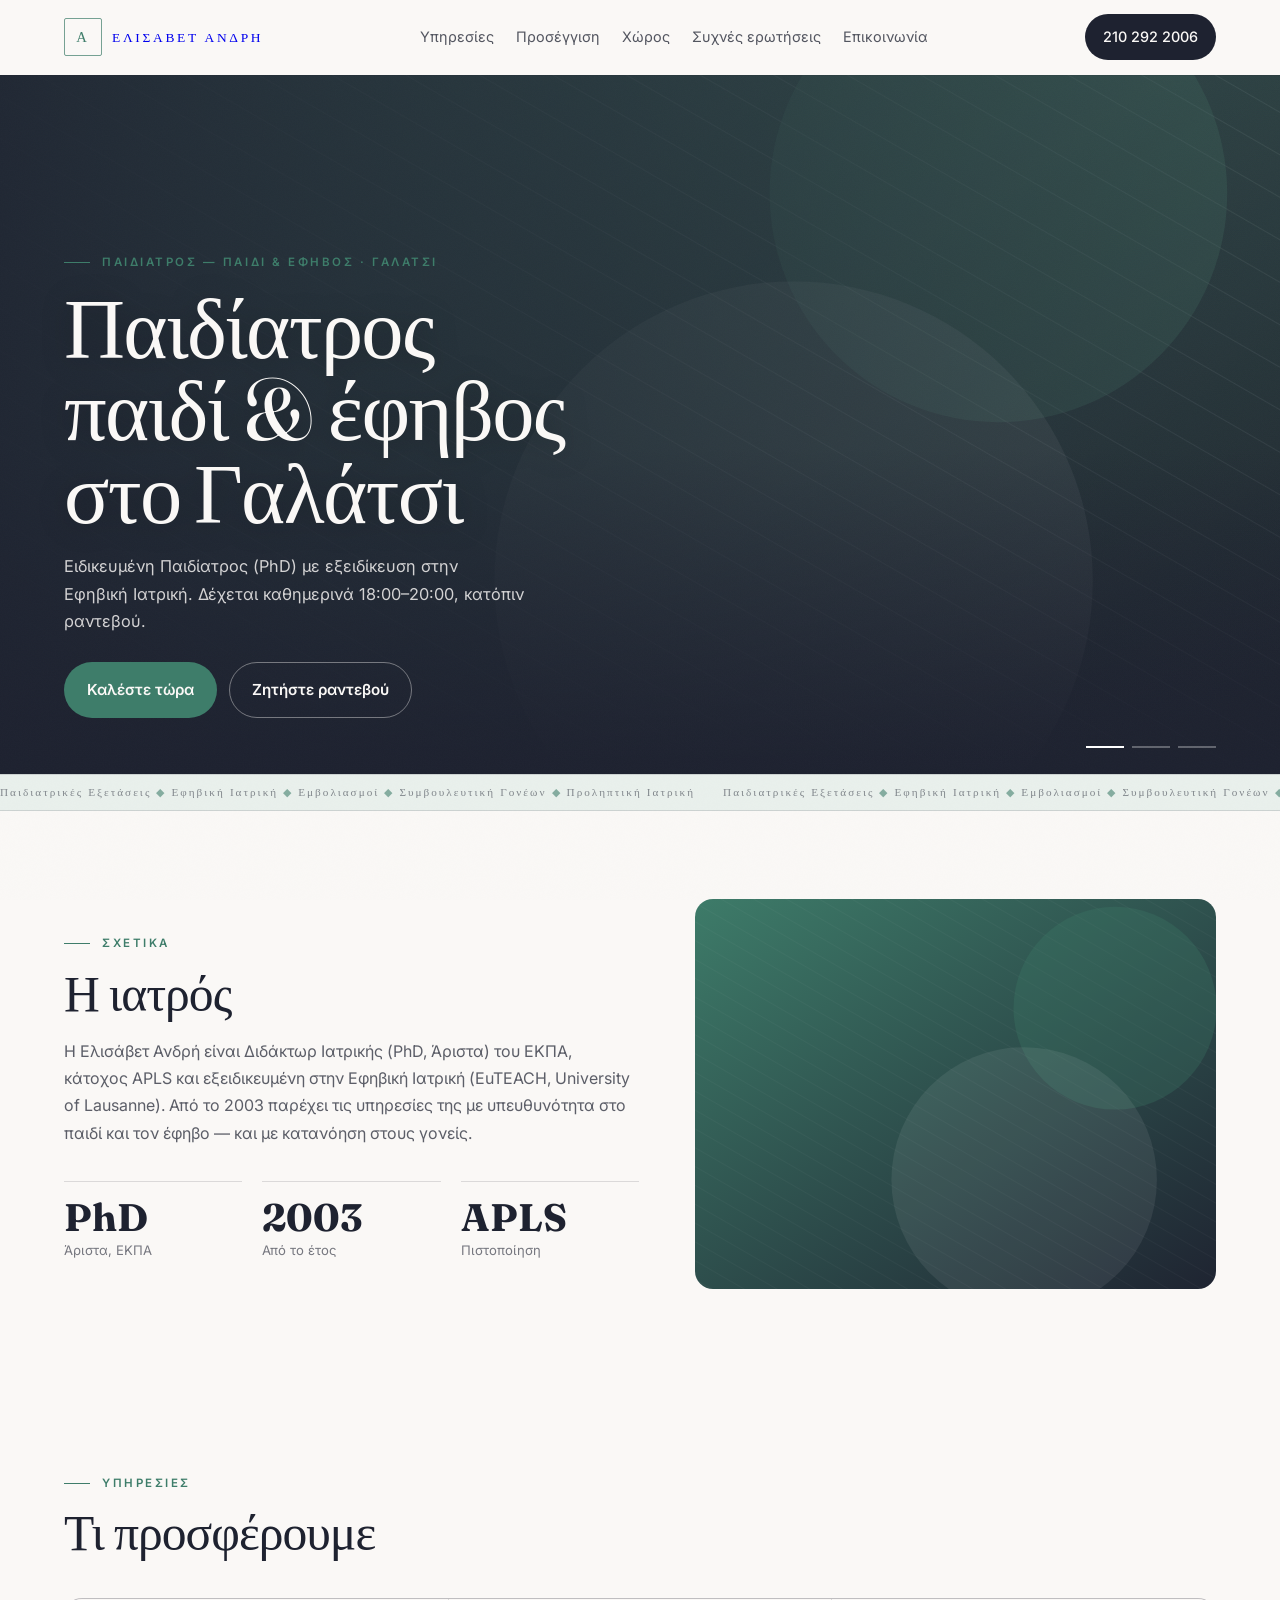
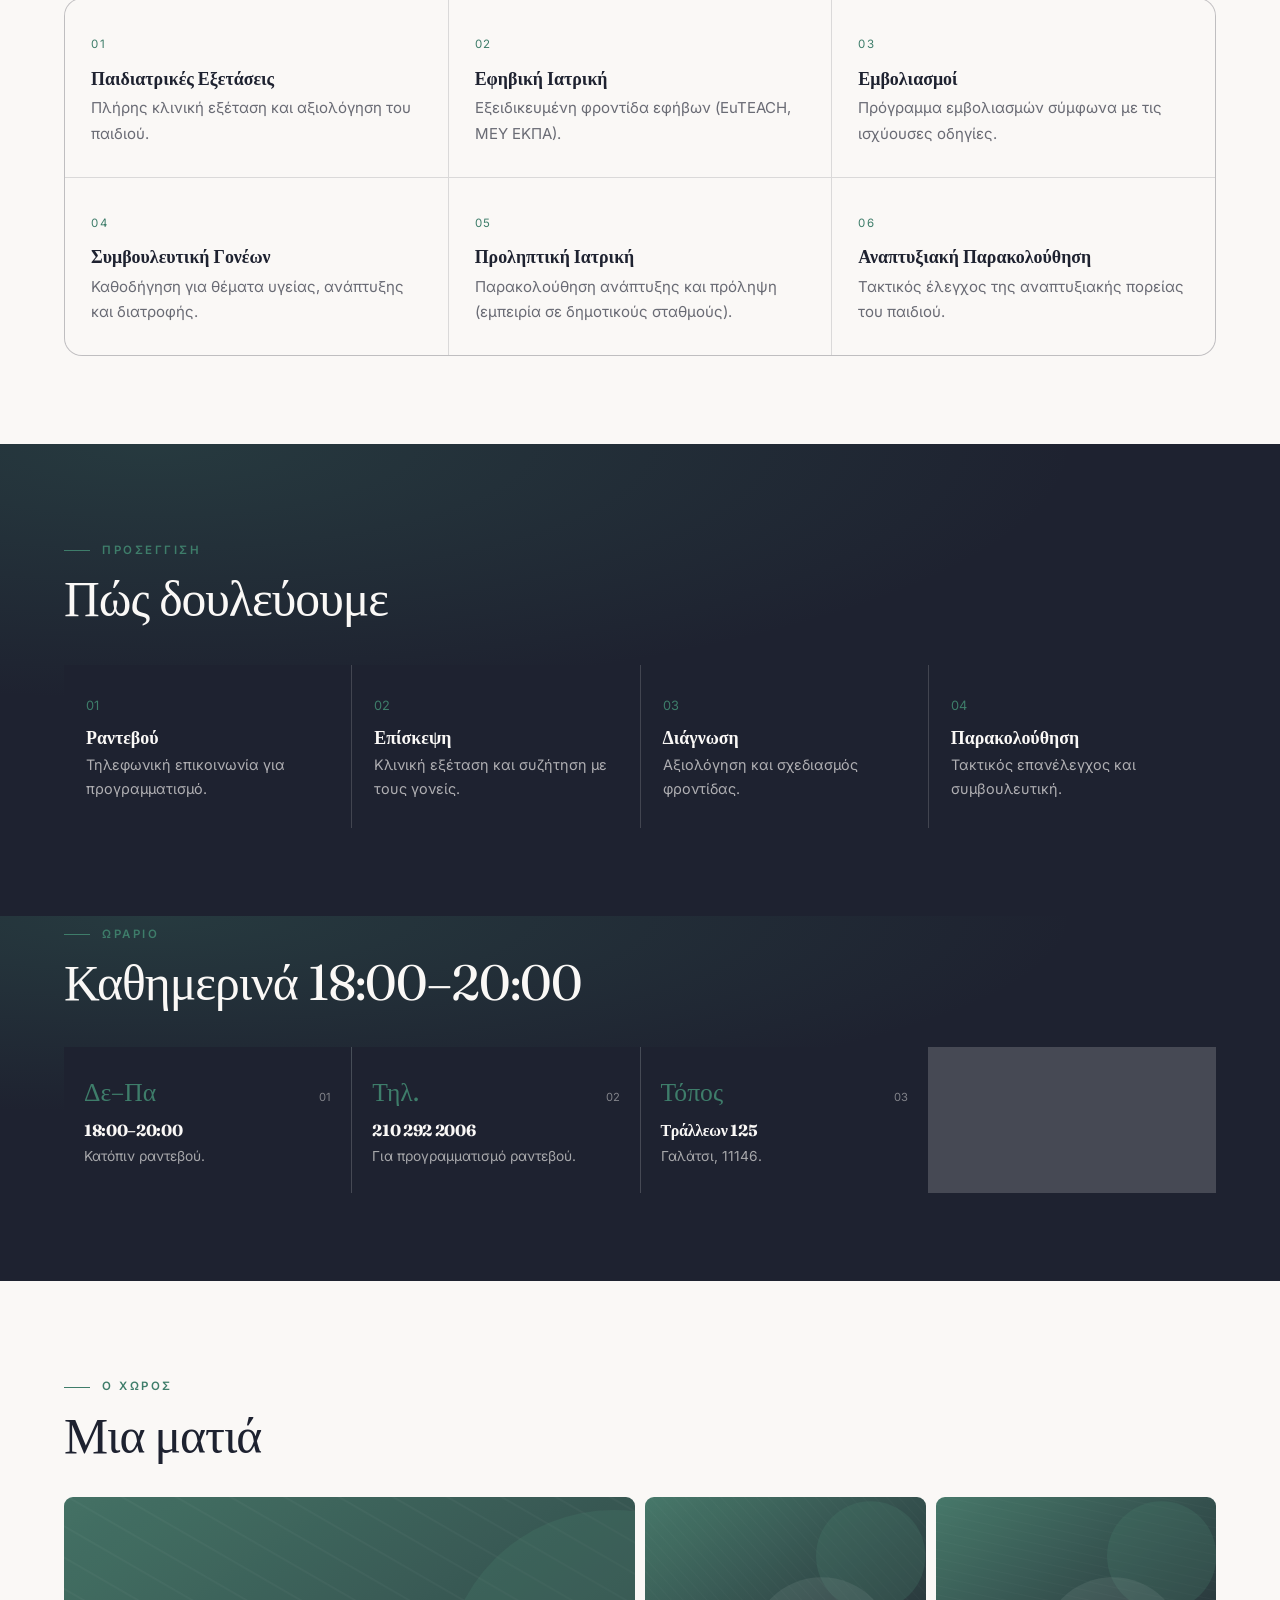
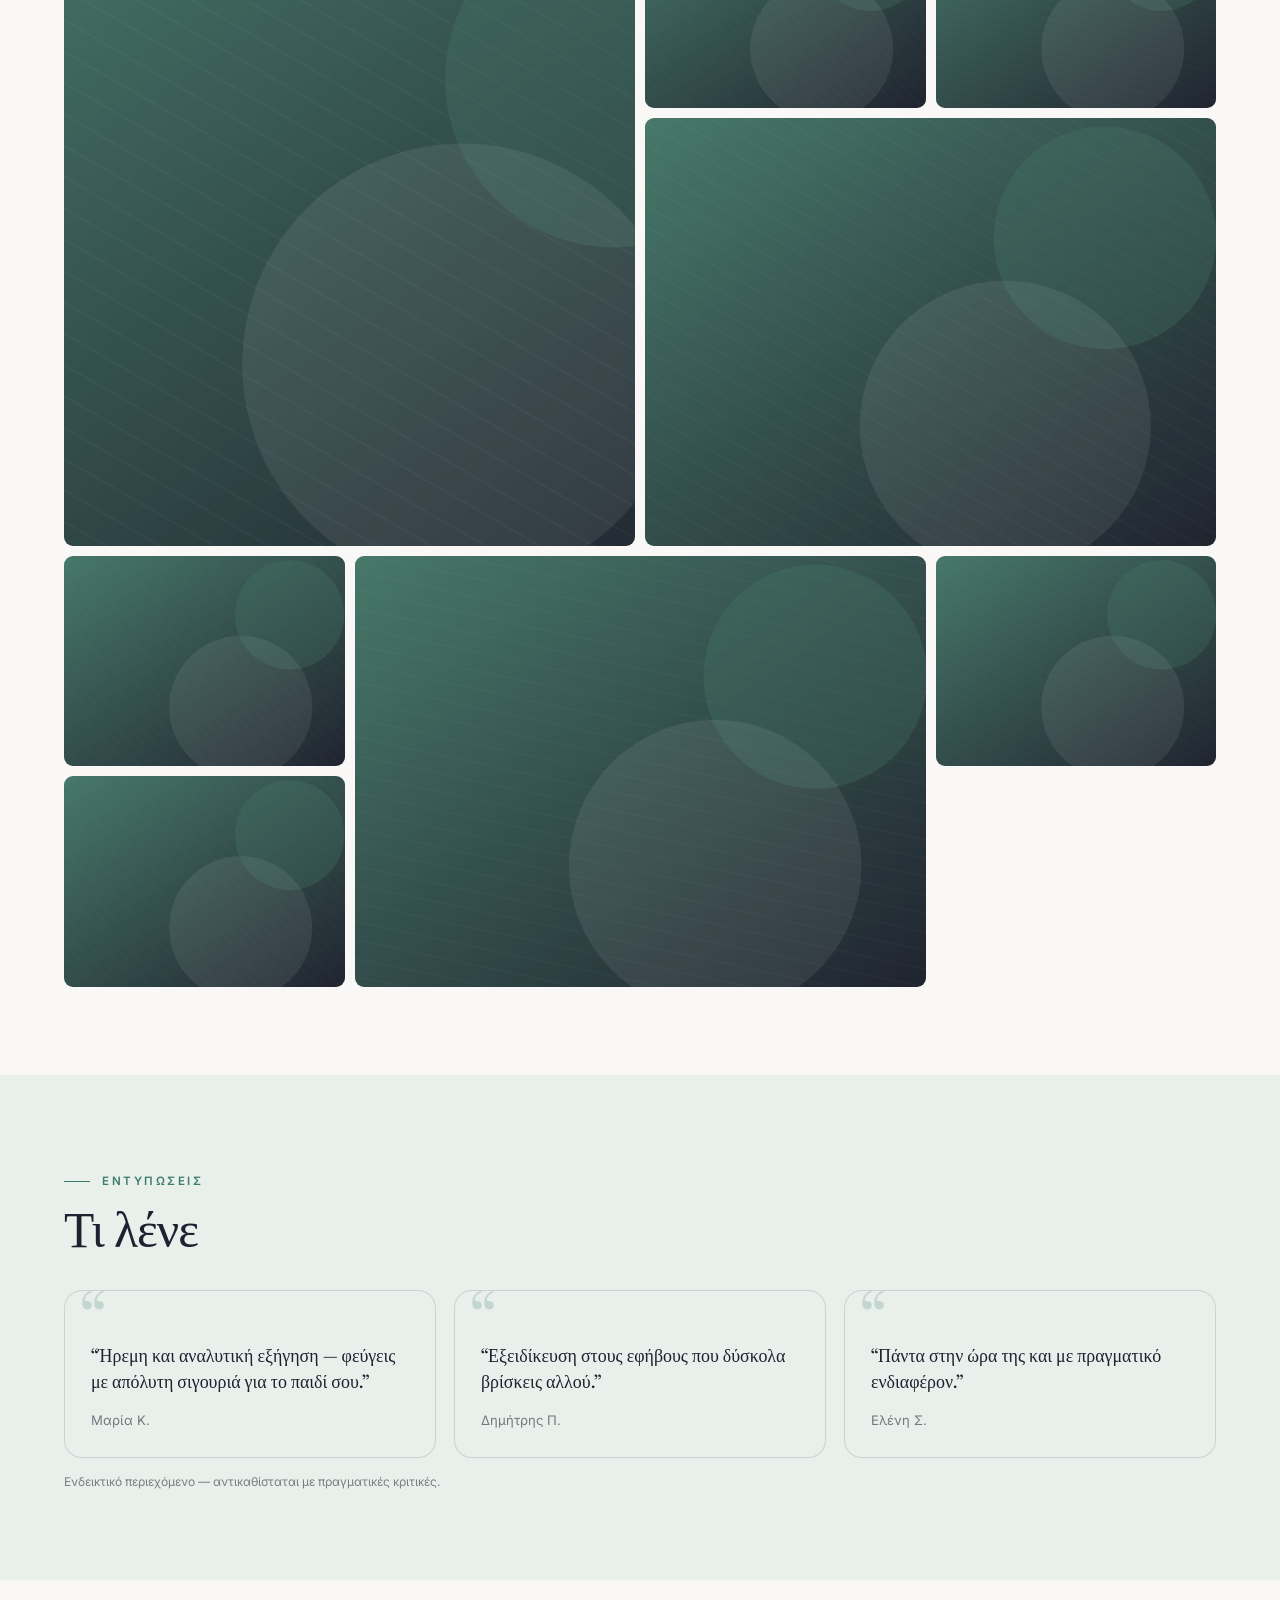
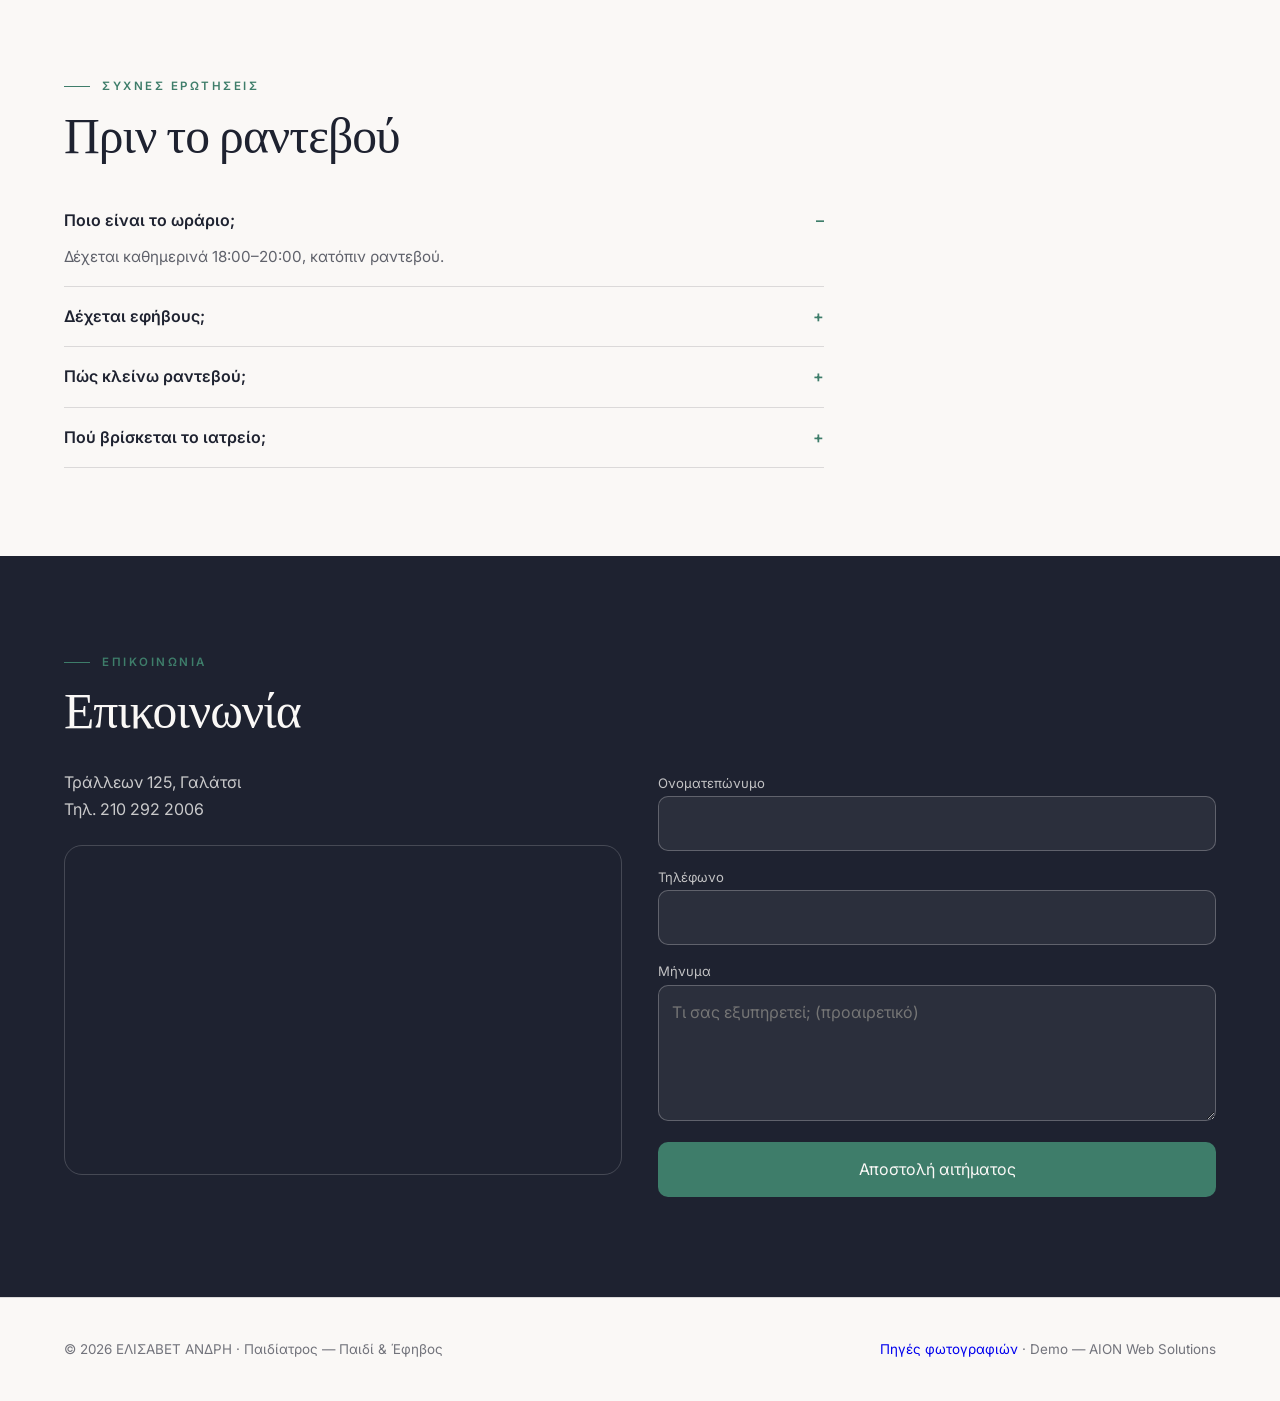
==== commit d84f7b44: "update 200.html" ====
--- a/200.html
+++ b/200.html
@@ -3,16 +3,16 @@
 <meta charset="utf-8"><meta name="viewport" content="width=device-width, initial-scale=1">
 <title>ΕΛΙΣΑΒΕΤ ΑΝΔΡΗ — Παιδίατρος — Παιδί &amp; Έφηβος στο Γαλάτσι</title>
 <meta name="description" content="ΕΛΙΣΑΒΕΤ ΑΝΔΡΗ, Παιδίατρος — Παιδί &amp; Έφηβος — Τράλλεων 125, Γαλάτσι. Τηλέφωνο 210 292 2006.">
-<meta name="theme-color" content="#2a2a28">
+<meta name="theme-color" content="#1e2230">
 <meta property="og:title" content="ΕΛΙΣΑΒΕΤ ΑΝΔΡΗ — Παιδίατρος — Παιδί &amp; Έφηβος">
 <meta property="og:description" content="Τράλλεων 125, Γαλάτσι">
 <meta property="og:type" content="website">
 <link rel="preconnect" href="https://fonts.googleapis.com"><link rel="preconnect" href="https://fonts.gstatic.com" crossorigin>
 <link href="https://fonts.googleapis.com/css2?family=Fraunces:ital,wght@0,400;0,600;1,400&family=Inter:wght@300;400;500;600&display=swap" rel="stylesheet">
-<link rel="icon" href="data:image/svg+xml,<svg xmlns='http://www.w3.org/2000/svg' viewBox='0 0 64 64'><rect width='64' height='64' rx='14' fill='%233e7d6a'/><text x='32' y='44' font-size='30' text-anchor='middle' fill='%23faf9f6' font-family='serif'>Α</text></svg>">
+<link rel="icon" href="data:image/svg+xml,<svg xmlns='http://www.w3.org/2000/svg' viewBox='0 0 64 64'><rect width='64' height='64' rx='14' fill='%233e7d6a'/><text x='32' y='44' font-size='30' text-anchor='middle' fill='%23faf8f6' font-family='serif'>Α</text></svg>">
 <script type="application/ld+json">{"@context":"https://schema.org","@type":"LocalBusiness","name":"ΕΛΙΣΑΒΕΤ ΑΝΔΡΗ","address":{"@type":"PostalAddress","streetAddress":"Τράλλεων 125, Γαλάτσι","addressLocality":"Γαλάτσι","addressCountry":"GR"}","telephone":"210 292 2006","url":""}</script>
 <style>
-:root{--ink:#2a2a28;--paper:#faf9f6;--accent:#3e7d6a;--accent2:#2f5f51;--soft:#e9f0ec;--line:color-mix(in srgb,var(--ink) 14%,transparent);--r:18px}
+:root{--ink:#1e2230;--paper:#faf8f6;--accent:#3e7d6a;--accent2:#2f5f51;--soft:#e9f0ec;--line:color-mix(in srgb,var(--ink) 14%,transparent);--r:18px}
 *{box-sizing:border-box}html{scroll-behavior:smooth}
 body{margin:0;background:var(--paper);color:var(--ink);font-family:'Inter', system-ui, sans-serif;line-height:1.7;-webkit-font-smoothing:antialiased;overflow-x:hidden}
 img{display:block;max-width:100%}
@@ -152,41 +152,41 @@
 </div></header>
 
 <div class="hero" id="top">
-  <div class="slide on"><img src="data:image/svg+xml,%3csvg%20xmlns='http://www.w3.org/2000/svg'%20width='1600'%20height='1100'%20viewBox='0%200%201600%201100'%3e%3cdefs%3e%3clinearGradient%20id='g'%20x1='0'%20y1='0'%20x2='1'%20y2='1'%3e%3cstop%20offset='0'%20stop-color='%233e7d6a'/%3e%3cstop%20offset='1'%20stop-color='%232a2a28'/%3e%3c/linearGradient%3e%3cpattern%20id='p'%20width='46'%20height='46'%20patternUnits='userSpaceOnUse'%20patternTransform='rotate(30)'%3e%3crect%20width='46'%20height='46'%20fill='none'/%3e%3cpath%20d='M0%2023h46'%20stroke='%23e9f0ec'%20stroke-opacity='.10'/%3e%3c/pattern%3e%3c/defs%3e%3crect%20width='100%25'%20height='100%25'%20fill='url(%23g)'/%3e%3crect%20width='100%25'%20height='100%25'%20fill='url(%23p)'/%3e%3ccircle%20cx='1248'%20cy='308.00000000000006'%20r='286'%20fill='%233e7d6a'%20opacity='.28'/%3e%3ccircle%20cx='992'%20cy='792'%20r='374'%20fill='%23e9f0ec'%20opacity='.08'/%3e%3c/svg%3e" alt="ΕΛΙΣΑΒΕΤ ΑΝΔΡΗ" ><div class="scrim"></div></div><div class="slide "><img src="data:image/svg+xml,%3csvg%20xmlns='http://www.w3.org/2000/svg'%20width='1600'%20height='1100'%20viewBox='0%200%201600%201100'%3e%3cdefs%3e%3clinearGradient%20id='g'%20x1='0'%20y1='0'%20x2='1'%20y2='1'%3e%3cstop%20offset='0'%20stop-color='%233e7d6a'/%3e%3cstop%20offset='1'%20stop-color='%232a2a28'/%3e%3c/linearGradient%3e%3cpattern%20id='p'%20width='46'%20height='46'%20patternUnits='userSpaceOnUse'%20patternTransform='rotate(48)'%3e%3crect%20width='46'%20height='46'%20fill='none'/%3e%3cpath%20d='M0%2023h46'%20stroke='%23e9f0ec'%20stroke-opacity='.10'/%3e%3c/pattern%3e%3c/defs%3e%3crect%20width='100%25'%20height='100%25'%20fill='url(%23g)'/%3e%3crect%20width='100%25'%20height='100%25'%20fill='url(%23p)'/%3e%3ccircle%20cx='1248'%20cy='308.00000000000006'%20r='286'%20fill='%233e7d6a'%20opacity='.28'/%3e%3ccircle%20cx='992'%20cy='792'%20r='374'%20fill='%23e9f0ec'%20opacity='.08'/%3e%3c/svg%3e" alt="ΕΛΙΣΑΒΕΤ ΑΝΔΡΗ" loading="lazy"><div class="scrim"></div></div><div class="slide "><img src="data:image/svg+xml,%3csvg%20xmlns='http://www.w3.org/2000/svg'%20width='1600'%20height='1100'%20viewBox='0%200%201600%201100'%3e%3cdefs%3e%3clinearGradient%20id='g'%20x1='0'%20y1='0'%20x2='1'%20y2='1'%3e%3cstop%20offset='0'%20stop-color='%233e7d6a'/%3e%3cstop%20offset='1'%20stop-color='%232a2a28'/%3e%3c/linearGradient%3e%3cpattern%20id='p'%20width='46'%20height='46'%20patternUnits='userSpaceOnUse'%20patternTransform='rotate(12)'%3e%3crect%20width='46'%20height='46'%20fill='none'/%3e%3cpath%20d='M0%2023h46'%20stroke='%23e9f0ec'%20stroke-opacity='.10'/%3e%3c/pattern%3e%3c/defs%3e%3crect%20width='100%25'%20height='100%25'%20fill='url(%23g)'/%3e%3crect%20width='100%25'%20height='100%25'%20fill='url(%23p)'/%3e%3ccircle%20cx='1248'%20cy='308.00000000000006'%20r='286'%20fill='%233e7d6a'%20opacity='.28'/%3e%3ccircle%20cx='992'%20cy='792'%20r='374'%20fill='%23e9f0ec'%20opacity='.08'/%3e%3c/svg%3e" alt="ΕΛΙΣΑΒΕΤ ΑΝΔΡΗ" loading="lazy"><div class="scrim"></div></div>
+  <div class="slide on"><img src="data:image/svg+xml,%3csvg%20xmlns='http://www.w3.org/2000/svg'%20width='1600'%20height='1100'%20viewBox='0%200%201600%201100'%3e%3cdefs%3e%3clinearGradient%20id='g'%20x1='0'%20y1='0'%20x2='1'%20y2='1'%3e%3cstop%20offset='0'%20stop-color='%233e7d6a'/%3e%3cstop%20offset='1'%20stop-color='%231e2230'/%3e%3c/linearGradient%3e%3cpattern%20id='p'%20width='46'%20height='46'%20patternUnits='userSpaceOnUse'%20patternTransform='rotate(30)'%3e%3crect%20width='46'%20height='46'%20fill='none'/%3e%3cpath%20d='M0%2023h46'%20stroke='%23e9f0ec'%20stroke-opacity='.10'/%3e%3c/pattern%3e%3c/defs%3e%3crect%20width='100%25'%20height='100%25'%20fill='url(%23g)'/%3e%3crect%20width='100%25'%20height='100%25'%20fill='url(%23p)'/%3e%3ccircle%20cx='1248'%20cy='308.00000000000006'%20r='286'%20fill='%233e7d6a'%20opacity='.28'/%3e%3ccircle%20cx='992'%20cy='792'%20r='374'%20fill='%23e9f0ec'%20opacity='.08'/%3e%3c/svg%3e" alt="ΕΛΙΣΑΒΕΤ ΑΝΔΡΗ" ><div class="scrim"></div></div><div class="slide "><img src="data:image/svg+xml,%3csvg%20xmlns='http://www.w3.org/2000/svg'%20width='1600'%20height='1100'%20viewBox='0%200%201600%201100'%3e%3cdefs%3e%3clinearGradient%20id='g'%20x1='0'%20y1='0'%20x2='1'%20y2='1'%3e%3cstop%20offset='0'%20stop-color='%233e7d6a'/%3e%3cstop%20offset='1'%20stop-color='%231e2230'/%3e%3c/linearGradient%3e%3cpattern%20id='p'%20width='46'%20height='46'%20patternUnits='userSpaceOnUse'%20patternTransform='rotate(48)'%3e%3crect%20width='46'%20height='46'%20fill='none'/%3e%3cpath%20d='M0%2023h46'%20stroke='%23e9f0ec'%20stroke-opacity='.10'/%3e%3c/pattern%3e%3c/defs%3e%3crect%20width='100%25'%20height='100%25'%20fill='url(%23g)'/%3e%3crect%20width='100%25'%20height='100%25'%20fill='url(%23p)'/%3e%3ccircle%20cx='1248'%20cy='308.00000000000006'%20r='286'%20fill='%233e7d6a'%20opacity='.28'/%3e%3ccircle%20cx='992'%20cy='792'%20r='374'%20fill='%23e9f0ec'%20opacity='.08'/%3e%3c/svg%3e" alt="ΕΛΙΣΑΒΕΤ ΑΝΔΡΗ" loading="lazy"><div class="scrim"></div></div><div class="slide "><img src="data:image/svg+xml,%3csvg%20xmlns='http://www.w3.org/2000/svg'%20width='1600'%20height='1100'%20viewBox='0%200%201600%201100'%3e%3cdefs%3e%3clinearGradient%20id='g'%20x1='0'%20y1='0'%20x2='1'%20y2='1'%3e%3cstop%20offset='0'%20stop-color='%233e7d6a'/%3e%3cstop%20offset='1'%20stop-color='%231e2230'/%3e%3c/linearGradient%3e%3cpattern%20id='p'%20width='46'%20height='46'%20patternUnits='userSpaceOnUse'%20patternTransform='rotate(12)'%3e%3crect%20width='46'%20height='46'%20fill='none'/%3e%3cpath%20d='M0%2023h46'%20stroke='%23e9f0ec'%20stroke-opacity='.10'/%3e%3c/pattern%3e%3c/defs%3e%3crect%20width='100%25'%20height='100%25'%20fill='url(%23g)'/%3e%3crect%20width='100%25'%20height='100%25'%20fill='url(%23p)'/%3e%3ccircle%20cx='1248'%20cy='308.00000000000006'%20r='286'%20fill='%233e7d6a'%20opacity='.28'/%3e%3ccircle%20cx='992'%20cy='792'%20r='374'%20fill='%23e9f0ec'%20opacity='.08'/%3e%3c/svg%3e" alt="ΕΛΙΣΑΒΕΤ ΑΝΔΡΗ" loading="lazy"><div class="scrim"></div></div>
   <div class="hero-in"><div class="wrap">
     <span class="kicker">Παιδίατρος — Παιδί &amp; Έφηβος · Γαλάτσι</span>
     <h1>Παιδίατρος<br>παιδί &amp; έφηβος<br>στο Γαλάτσι</h1>
-    <p class="lead">Η παιδίατρος Ανδρή Ελισάβετ προσφέρει εξειδικευμένη φροντίδα για τα παιδιά στο Γαλάτσι.</p>
+    <p class="lead">Ειδικευμένη Παιδίατρος (PhD) με εξειδίκευση στην Εφηβική Ιατρική. Δέχεται καθημερινά 18:00–20:00, κατόπιν ραντεβού.</p>
     <div class="hero-cta"><a class="btn solid" href="tel:2102922006">Καλέστε τώρα</a><a class="btn line" href="#epikoinonia">Ζητήστε ραντεβού</a></div>
   </div></div>
   <div class="dots"><button class="on" aria-label="Διαφάνεια 1"></button><button class="" aria-label="Διαφάνεια 2"></button><button class="" aria-label="Διαφάνεια 3"></button></div>
 </div>
 
-<div class="marquee"><div class="marquee-track"><span>Ενημέρωση <i>◆</i> Εξυπηρέτηση <i>◆</i> Ραντεβού</span><span>Ενημέρωση <i>◆</i> Εξυπηρέτηση <i>◆</i> Ραντεβού</span></div></div>
+<div class="marquee"><div class="marquee-track"><span>Παιδιατρικές Εξετάσεις <i>◆</i> Εφηβική Ιατρική <i>◆</i> Εμβολιασμοί <i>◆</i> Συμβουλευτική Γονέων <i>◆</i> Προληπτική Ιατρική</span><span>Παιδιατρικές Εξετάσεις <i>◆</i> Εφηβική Ιατρική <i>◆</i> Εμβολιασμοί <i>◆</i> Συμβουλευτική Γονέων <i>◆</i> Προληπτική Ιατρική</span></div></div>
 
 <section class="about-wrap"><div class="wrap about reveal">
-  <div><span class="kicker">Σχετικά</span><h2 style="margin:14px 0 18px">Φροντίδα με Εξειδίκευση</h2>
-  <p style="color:color-mix(in srgb,var(--ink) 72%,transparent)">Η Ανδρή Ελισάβετ παρέχει ποιοτικές παιδιατρικές υπηρεσίες, δίνοντας έμφαση στην ατομική προσέγγιση κάθε παιδιού. Στόχος της είναι η προαγωγή της υγείας και της ευεξίας των παιδιών.</p>
+  <div><span class="kicker">Σχετικά</span><h2 style="margin:14px 0 18px">Η ιατρός</h2>
+  <p style="color:color-mix(in srgb,var(--ink) 72%,transparent)">Η Ελισάβετ Ανδρή είναι Διδάκτωρ Ιατρικής (PhD, Άριστα) του ΕΚΠΑ, κάτοχος APLS και εξειδικευμένη στην Εφηβική Ιατρική (EuTEACH, University of Lausanne). Από το 2003 παρέχει τις υπηρεσίες της με υπευθυνότητα στο παιδί και τον έφηβο — και με κατανόηση στους γονείς.</p>
   <div class="stats"><div class="stat"><b>PhD</b><span>Άριστα, ΕΚΠΑ</span></div><div class="stat"><b>2003</b><span>Από το έτος</span></div><div class="stat"><b>APLS</b><span>Πιστοποίηση</span></div></div></div>
-  <div class="about-media" id="aboutMedia"><img src="data:image/svg+xml,%3csvg%20xmlns='http://www.w3.org/2000/svg'%20width='1600'%20height='1100'%20viewBox='0%200%201600%201100'%3e%3cdefs%3e%3clinearGradient%20id='g'%20x1='0'%20y1='0'%20x2='1'%20y2='1'%3e%3cstop%20offset='0'%20stop-color='%233e7d6a'/%3e%3cstop%20offset='1'%20stop-color='%232a2a28'/%3e%3c/linearGradient%3e%3cpattern%20id='p'%20width='46'%20height='46'%20patternUnits='userSpaceOnUse'%20patternTransform='rotate(30)'%3e%3crect%20width='46'%20height='46'%20fill='none'/%3e%3cpath%20d='M0%2023h46'%20stroke='%23e9f0ec'%20stroke-opacity='.10'/%3e%3c/pattern%3e%3c/defs%3e%3crect%20width='100%25'%20height='100%25'%20fill='url(%23g)'/%3e%3crect%20width='100%25'%20height='100%25'%20fill='url(%23p)'/%3e%3ccircle%20cx='1248'%20cy='308.00000000000006'%20r='286'%20fill='%233e7d6a'%20opacity='.28'/%3e%3ccircle%20cx='992'%20cy='792'%20r='374'%20fill='%23e9f0ec'%20opacity='.08'/%3e%3c/svg%3e" alt="" class="on" loading="eager"><img src="data:image/svg+xml,%3csvg%20xmlns='http://www.w3.org/2000/svg'%20width='1600'%20height='1100'%20viewBox='0%200%201600%201100'%3e%3cdefs%3e%3clinearGradient%20id='g'%20x1='0'%20y1='0'%20x2='1'%20y2='1'%3e%3cstop%20offset='0'%20stop-color='%233e7d6a'/%3e%3cstop%20offset='1'%20stop-color='%232a2a28'/%3e%3c/linearGradient%3e%3cpattern%20id='p'%20width='46'%20height='46'%20patternUnits='userSpaceOnUse'%20patternTransform='rotate(48)'%3e%3crect%20width='46'%20height='46'%20fill='none'/%3e%3cpath%20d='M0%2023h46'%20stroke='%23e9f0ec'%20stroke-opacity='.10'/%3e%3c/pattern%3e%3c/defs%3e%3crect%20width='100%25'%20height='100%25'%20fill='url(%23g)'/%3e%3crect%20width='100%25'%20height='100%25'%20fill='url(%23p)'/%3e%3ccircle%20cx='1248'%20cy='308.00000000000006'%20r='286'%20fill='%233e7d6a'%20opacity='.28'/%3e%3ccircle%20cx='992'%20cy='792'%20r='374'%20fill='%23e9f0ec'%20opacity='.08'/%3e%3c/svg%3e" alt="" class="" loading="lazy"><img src="data:image/svg+xml,%3csvg%20xmlns='http://www.w3.org/2000/svg'%20width='1600'%20height='1100'%20viewBox='0%200%201600%201100'%3e%3cdefs%3e%3clinearGradient%20id='g'%20x1='0'%20y1='0'%20x2='1'%20y2='1'%3e%3cstop%20offset='0'%20stop-color='%233e7d6a'/%3e%3cstop%20offset='1'%20stop-color='%232a2a28'/%3e%3c/linearGradient%3e%3cpattern%20id='p'%20width='46'%20height='46'%20patternUnits='userSpaceOnUse'%20patternTransform='rotate(12)'%3e%3crect%20width='46'%20height='46'%20fill='none'/%3e%3cpath%20d='M0%2023h46'%20stroke='%23e9f0ec'%20stroke-opacity='.10'/%3e%3c/pattern%3e%3c/defs%3e%3crect%20width='100%25'%20height='100%25'%20fill='url(%23g)'/%3e%3crect%20width='100%25'%20height='100%25'%20fill='url(%23p)'/%3e%3ccircle%20cx='1248'%20cy='308.00000000000006'%20r='286'%20fill='%233e7d6a'%20opacity='.28'/%3e%3ccircle%20cx='992'%20cy='792'%20r='374'%20fill='%23e9f0ec'%20opacity='.08'/%3e%3c/svg%3e" alt="" class="" loading="lazy"></div>
+  <div class="about-media" id="aboutMedia"><img src="data:image/svg+xml,%3csvg%20xmlns='http://www.w3.org/2000/svg'%20width='1600'%20height='1100'%20viewBox='0%200%201600%201100'%3e%3cdefs%3e%3clinearGradient%20id='g'%20x1='0'%20y1='0'%20x2='1'%20y2='1'%3e%3cstop%20offset='0'%20stop-color='%233e7d6a'/%3e%3cstop%20offset='1'%20stop-color='%231e2230'/%3e%3c/linearGradient%3e%3cpattern%20id='p'%20width='46'%20height='46'%20patternUnits='userSpaceOnUse'%20patternTransform='rotate(30)'%3e%3crect%20width='46'%20height='46'%20fill='none'/%3e%3cpath%20d='M0%2023h46'%20stroke='%23e9f0ec'%20stroke-opacity='.10'/%3e%3c/pattern%3e%3c/defs%3e%3crect%20width='100%25'%20height='100%25'%20fill='url(%23g)'/%3e%3crect%20width='100%25'%20height='100%25'%20fill='url(%23p)'/%3e%3ccircle%20cx='1248'%20cy='308.00000000000006'%20r='286'%20fill='%233e7d6a'%20opacity='.28'/%3e%3ccircle%20cx='992'%20cy='792'%20r='374'%20fill='%23e9f0ec'%20opacity='.08'/%3e%3c/svg%3e" alt="" class="on" loading="eager"><img src="data:image/svg+xml,%3csvg%20xmlns='http://www.w3.org/2000/svg'%20width='1600'%20height='1100'%20viewBox='0%200%201600%201100'%3e%3cdefs%3e%3clinearGradient%20id='g'%20x1='0'%20y1='0'%20x2='1'%20y2='1'%3e%3cstop%20offset='0'%20stop-color='%233e7d6a'/%3e%3cstop%20offset='1'%20stop-color='%231e2230'/%3e%3c/linearGradient%3e%3cpattern%20id='p'%20width='46'%20height='46'%20patternUnits='userSpaceOnUse'%20patternTransform='rotate(48)'%3e%3crect%20width='46'%20height='46'%20fill='none'/%3e%3cpath%20d='M0%2023h46'%20stroke='%23e9f0ec'%20stroke-opacity='.10'/%3e%3c/pattern%3e%3c/defs%3e%3crect%20width='100%25'%20height='100%25'%20fill='url(%23g)'/%3e%3crect%20width='100%25'%20height='100%25'%20fill='url(%23p)'/%3e%3ccircle%20cx='1248'%20cy='308.00000000000006'%20r='286'%20fill='%233e7d6a'%20opacity='.28'/%3e%3ccircle%20cx='992'%20cy='792'%20r='374'%20fill='%23e9f0ec'%20opacity='.08'/%3e%3c/svg%3e" alt="" class="" loading="lazy"><img src="data:image/svg+xml,%3csvg%20xmlns='http://www.w3.org/2000/svg'%20width='1600'%20height='1100'%20viewBox='0%200%201600%201100'%3e%3cdefs%3e%3clinearGradient%20id='g'%20x1='0'%20y1='0'%20x2='1'%20y2='1'%3e%3cstop%20offset='0'%20stop-color='%233e7d6a'/%3e%3cstop%20offset='1'%20stop-color='%231e2230'/%3e%3c/linearGradient%3e%3cpattern%20id='p'%20width='46'%20height='46'%20patternUnits='userSpaceOnUse'%20patternTransform='rotate(12)'%3e%3crect%20width='46'%20height='46'%20fill='none'/%3e%3cpath%20d='M0%2023h46'%20stroke='%23e9f0ec'%20stroke-opacity='.10'/%3e%3c/pattern%3e%3c/defs%3e%3crect%20width='100%25'%20height='100%25'%20fill='url(%23g)'/%3e%3crect%20width='100%25'%20height='100%25'%20fill='url(%23p)'/%3e%3ccircle%20cx='1248'%20cy='308.00000000000006'%20r='286'%20fill='%233e7d6a'%20opacity='.28'/%3e%3ccircle%20cx='992'%20cy='792'%20r='374'%20fill='%23e9f0ec'%20opacity='.08'/%3e%3c/svg%3e" alt="" class="" loading="lazy"></div>
 </div></section>
 
 <section id="ypiresies"><div class="wrap reveal"><span class="kicker">Υπηρεσίες</span><h2 style="margin-top:12px">Τι προσφέρουμε</h2>
-<div class="svc-grid"><article class="svc"><span class="svc-n">01</span><h3>Παιδιατρικές Εξετάσεις</h3><p>Πλήρεις εξετάσεις για την αξιολόγηση της υγείας του παιδιού.</p></article><article class="svc"><span class="svc-n">02</span><h3>Εμβολιασμοί</h3><p>Πρόγραμμα εμβολιασμών σύμφωνα με τις διεθνείς οδηγίες.</p></article><article class="svc"><span class="svc-n">03</span><h3>Συμβουλευτική Γονέων</h3><p>Υποστήριξη και καθοδήγηση για θέματα υγείας και ανάπτυξης.</p></article><article class="svc"><span class="svc-n">04</span><h3>Αντιμετώπιση Ασθενειών</h3><p>Θεραπεία και διαχείριση παιδιατρικών ασθενειών.</p></article><article class="svc"><span class="svc-n">05</span><h3>Ανάπτυξη Παιδιού</h3><p>Παρακολούθηση και αξιολόγηση της αναπτυξιακής πορείας.</p></article><article class="svc"><span class="svc-n">06</span><h3>Διατροφικές Συμβουλές</h3><p>Καθοδήγηση σε θέματα διατροφής και ευεξίας.</p></article></div></div></section>
+<div class="svc-grid"><article class="svc"><span class="svc-n">01</span><h3>Παιδιατρικές Εξετάσεις</h3><p>Πλήρης κλινική εξέταση και αξιολόγηση του παιδιού.</p></article><article class="svc"><span class="svc-n">02</span><h3>Εφηβική Ιατρική</h3><p>Εξειδικευμένη φροντίδα εφήβων (EuTEACH, ΜΕΥ ΕΚΠΑ).</p></article><article class="svc"><span class="svc-n">03</span><h3>Εμβολιασμοί</h3><p>Πρόγραμμα εμβολιασμών σύμφωνα με τις ισχύουσες οδηγίες.</p></article><article class="svc"><span class="svc-n">04</span><h3>Συμβουλευτική Γονέων</h3><p>Καθοδήγηση για θέματα υγείας, ανάπτυξης και διατροφής.</p></article><article class="svc"><span class="svc-n">05</span><h3>Προληπτική Ιατρική</h3><p>Παρακολούθηση ανάπτυξης και πρόληψη (εμπειρία σε δημοτικούς σταθμούς).</p></article><article class="svc"><span class="svc-n">06</span><h3>Αναπτυξιακή Παρακολούθηση</h3><p>Τακτικός έλεγχος της αναπτυξιακής πορείας του παιδιού.</p></article></div></div></section>
 
 <section class="dark" id="proseggisi"><div class="wrap reveal"><span class="kicker">Προσέγγιση</span><h2 style="color:var(--paper);margin-top:12px">Πώς δουλεύουμε</h2>
-<div class="steps"><div class="step"><span class="step-n">01</span><h3>Επικοινωνία</h3><p>Καλέστε ή στείλτε email για να κλείσετε ραντεβού.</p></div><div class="step"><span class="step-n">02</span><h3>Πρώτη Επίσκεψη</h3><p>Έλεγχος και συζήτηση για τις ανάγκες του παιδιού.</p></div><div class="step"><span class="step-n">03</span><h3>Σχεδιασμός Θεραπείας</h3><p>Προσαρμοσμένο πλάνο φροντίδας για το παιδί.</p></div><div class="step"><span class="step-n">04</span><h3>Συνεχής Υποστήριξη</h3><p>Παρακολούθηση και προσαρμογές στο πλάνο φροντίδας.</p></div></div></div></section>
+<div class="steps"><div class="step"><span class="step-n">01</span><h3>Ραντεβού</h3><p>Τηλεφωνική επικοινωνία για προγραμματισμό.</p></div><div class="step"><span class="step-n">02</span><h3>Επίσκεψη</h3><p>Κλινική εξέταση και συζήτηση με τους γονείς.</p></div><div class="step"><span class="step-n">03</span><h3>Διάγνωση</h3><p>Αξιολόγηση και σχεδιασμός φροντίδας.</p></div><div class="step"><span class="step-n">04</span><h3>Παρακολούθηση</h3><p>Τακτικός επανέλεγχος και συμβουλευτική.</p></div></div></div></section>
 
 <section class="dark" style="padding-top:0"><div class="wrap reveal"><span class="kicker">Ωράριο</span><h2 style="color:var(--paper);margin-top:12px">Καθημερινά 18:00–20:00</h2>
-<div class="tl-grid"><div class="tl"><div class="tl-top"><span class="tl-h">10′</span><span class="tl-n">01</span></div><h4>Άφιξη</h4><p>Καταγραφή στοιχείων και αναμονή στο χώρο υποδοχής.</p></div><div class="tl"><div class="tl-top"><span class="tl-h">20′</span><span class="tl-n">02</span></div><h4>Εξέταση</h4><p>Πλήρης ιατρική αξιολόγηση από την παιδίατρο.</p></div><div class="tl"><div class="tl-top"><span class="tl-h">15′</span><span class="tl-n">03</span></div><h4>Συζήτηση</h4><p>Ανάλυση αποτελεσμάτων και συστάσεις.</p></div><div class="tl"><div class="tl-top"><span class="tl-h">5′</span><span class="tl-n">04</span></div><h4>Ολοκλήρωση</h4><p>Ορισμός επόμενων βημάτων και αποχωρισμός.</p></div></div></div></section>
+<div class="tl-grid"><div class="tl"><div class="tl-top"><span class="tl-h">Δε–Πα</span><span class="tl-n">01</span></div><h4>18:00–20:00</h4><p>Κατόπιν ραντεβού.</p></div><div class="tl"><div class="tl-top"><span class="tl-h">Τηλ.</span><span class="tl-n">02</span></div><h4>210 292 2006</h4><p>Για προγραμματισμό ραντεβού.</p></div><div class="tl"><div class="tl-top"><span class="tl-h">Τόπος</span><span class="tl-n">03</span></div><h4>Τράλλεων 125</h4><p>Γαλάτσι, 11146.</p></div></div></div></section>
 
 <section id="gallery"><div class="wrap reveal"><span class="kicker">Ο χώρος</span><h2 style="margin-top:12px">Μια ματιά</h2>
-<div class="gallery"><button class="g-item g1" data-src="img/ph-1.svg" aria-label="Φωτογραφία 1"><img src="data:image/svg+xml,%3csvg%20xmlns='http://www.w3.org/2000/svg'%20width='1600'%20height='1100'%20viewBox='0%200%201600%201100'%3e%3cdefs%3e%3clinearGradient%20id='g'%20x1='0'%20y1='0'%20x2='1'%20y2='1'%3e%3cstop%20offset='0'%20stop-color='%233e7d6a'/%3e%3cstop%20offset='1'%20stop-color='%232a2a28'/%3e%3c/linearGradient%3e%3cpattern%20id='p'%20width='46'%20height='46'%20patternUnits='userSpaceOnUse'%20patternTransform='rotate(30)'%3e%3crect%20width='46'%20height='46'%20fill='none'/%3e%3cpath%20d='M0%2023h46'%20stroke='%23e9f0ec'%20stroke-opacity='.10'/%3e%3c/pattern%3e%3c/defs%3e%3crect%20width='100%25'%20height='100%25'%20fill='url(%23g)'/%3e%3crect%20width='100%25'%20height='100%25'%20fill='url(%23p)'/%3e%3ccircle%20cx='1248'%20cy='308.00000000000006'%20r='286'%20fill='%233e7d6a'%20opacity='.28'/%3e%3ccircle%20cx='992'%20cy='792'%20r='374'%20fill='%23e9f0ec'%20opacity='.08'/%3e%3c/svg%3e" alt="ΕΛΙΣΑΒΕΤ ΑΝΔΡΗ — φωτογραφία 1" loading="eager"></button><button class="g-item g2" data-src="img/ph-2.svg" aria-label="Φωτογραφία 2"><img src="data:image/svg+xml,%3csvg%20xmlns='http://www.w3.org/2000/svg'%20width='1600'%20height='1100'%20viewBox='0%200%201600%201100'%3e%3cdefs%3e%3clinearGradient%20id='g'%20x1='0'%20y1='0'%20x2='1'%20y2='1'%3e%3cstop%20offset='0'%20stop-color='%233e7d6a'/%3e%3cstop%20offset='1'%20stop-color='%232a2a28'/%3e%3c/linearGradient%3e%3cpattern%20id='p'%20width='46'%20height='46'%20patternUnits='userSpaceOnUse'%20patternTransform='rotate(48)'%3e%3crect%20width='46'%20height='46'%20fill='none'/%3e%3cpath%20d='M0%2023h46'%20stroke='%23e9f0ec'%20stroke-opacity='.10'/%3e%3c/pattern%3e%3c/defs%3e%3crect%20width='100%25'%20height='100%25'%20fill='url(%23g)'/%3e%3crect%20width='100%25'%20height='100%25'%20fill='url(%23p)'/%3e%3ccircle%20cx='1248'%20cy='308.00000000000006'%20r='286'%20fill='%233e7d6a'%20opacity='.28'/%3e%3ccircle%20cx='992'%20cy='792'%20r='374'%20fill='%23e9f0ec'%20opacity='.08'/%3e%3c/svg%3e" alt="ΕΛΙΣΑΒΕΤ ΑΝΔΡΗ — φωτογραφία 2" loading="eager"></button><button class="g-item g3" data-src="img/ph-3.svg" aria-label="Φωτογραφία 3"><img src="data:image/svg+xml,%3csvg%20xmlns='http://www.w3.org/2000/svg'%20width='1600'%20height='1100'%20viewBox='0%200%201600%201100'%3e%3cdefs%3e%3clinearGradient%20id='g'%20x1='0'%20y1='0'%20x2='1'%20y2='1'%3e%3cstop%20offset='0'%20stop-color='%233e7d6a'/%3e%3cstop%20offset='1'%20stop-color='%232a2a28'/%3e%3c/linearGradient%3e%3cpattern%20id='p'%20width='46'%20height='46'%20patternUnits='userSpaceOnUse'%20patternTransform='rotate(12)'%3e%3crect%20width='46'%20height='46'%20fill='none'/%3e%3cpath%20d='M0%2023h46'%20stroke='%23e9f0ec'%20stroke-opacity='.10'/%3e%3c/pattern%3e%3c/defs%3e%3crect%20width='100%25'%20height='100%25'%20fill='url(%23g)'/%3e%3crect%20width='100%25'%20height='100%25'%20fill='url(%23p)'/%3e%3ccircle%20cx='1248'%20cy='308.00000000000006'%20r='286'%20fill='%233e7d6a'%20opacity='.28'/%3e%3ccircle%20cx='992'%20cy='792'%20r='374'%20fill='%23e9f0ec'%20opacity='.08'/%3e%3c/svg%3e" alt="ΕΛΙΣΑΒΕΤ ΑΝΔΡΗ — φωτογραφία 3" loading="eager"></button><button class="g-item g4" data-src="img/ph-4.svg" aria-label="Φωτογραφία 4"><img src="data:image/svg+xml,%3csvg%20xmlns='http://www.w3.org/2000/svg'%20width='1600'%20height='1100'%20viewBox='0%200%201600%201100'%3e%3cdefs%3e%3clinearGradient%20id='g'%20x1='0'%20y1='0'%20x2='1'%20y2='1'%3e%3cstop%20offset='0'%20stop-color='%233e7d6a'/%3e%3cstop%20offset='1'%20stop-color='%232a2a28'/%3e%3c/linearGradient%3e%3cpattern%20id='p'%20width='46'%20height='46'%20patternUnits='userSpaceOnUse'%20patternTransform='rotate(30)'%3e%3crect%20width='46'%20height='46'%20fill='none'/%3e%3cpath%20d='M0%2023h46'%20stroke='%23e9f0ec'%20stroke-opacity='.10'/%3e%3c/pattern%3e%3c/defs%3e%3crect%20width='100%25'%20height='100%25'%20fill='url(%23g)'/%3e%3crect%20width='100%25'%20height='100%25'%20fill='url(%23p)'/%3e%3ccircle%20cx='1248'%20cy='308.00000000000006'%20r='286'%20fill='%233e7d6a'%20opacity='.28'/%3e%3ccircle%20cx='992'%20cy='792'%20r='374'%20fill='%23e9f0ec'%20opacity='.08'/%3e%3c/svg%3e" alt="ΕΛΙΣΑΒΕΤ ΑΝΔΡΗ — φωτογραφία 4" loading="lazy"></button><button class="g-item g5" data-src="img/ph-5.svg" aria-label="Φωτογραφία 5"><img src="data:image/svg+xml,%3csvg%20xmlns='http://www.w3.org/2000/svg'%20width='1600'%20height='1100'%20viewBox='0%200%201600%201100'%3e%3cdefs%3e%3clinearGradient%20id='g'%20x1='0'%20y1='0'%20x2='1'%20y2='1'%3e%3cstop%20offset='0'%20stop-color='%233e7d6a'/%3e%3cstop%20offset='1'%20stop-color='%232a2a28'/%3e%3c/linearGradient%3e%3cpattern%20id='p'%20width='46'%20height='46'%20patternUnits='userSpaceOnUse'%20patternTransform='rotate(48)'%3e%3crect%20width='46'%20height='46'%20fill='none'/%3e%3cpath%20d='M0%2023h46'%20stroke='%23e9f0ec'%20stroke-opacity='.10'/%3e%3c/pattern%3e%3c/defs%3e%3crect%20width='100%25'%20height='100%25'%20fill='url(%23g)'/%3e%3crect%20width='100%25'%20height='100%25'%20fill='url(%23p)'/%3e%3ccircle%20cx='1248'%20cy='308.00000000000006'%20r='286'%20fill='%233e7d6a'%20opacity='.28'/%3e%3ccircle%20cx='992'%20cy='792'%20r='374'%20fill='%23e9f0ec'%20opacity='.08'/%3e%3c/svg%3e" alt="ΕΛΙΣΑΒΕΤ ΑΝΔΡΗ — φωτογραφία 5" loading="lazy"></button><button class="g-item g1" data-src="img/ph-6.svg" aria-label="Φωτογραφία 6"><img src="data:image/svg+xml,%3csvg%20xmlns='http://www.w3.org/2000/svg'%20width='1600'%20height='1100'%20viewBox='0%200%201600%201100'%3e%3cdefs%3e%3clinearGradient%20id='g'%20x1='0'%20y1='0'%20x2='1'%20y2='1'%3e%3cstop%20offset='0'%20stop-color='%233e7d6a'/%3e%3cstop%20offset='1'%20stop-color='%232a2a28'/%3e%3c/linearGradient%3e%3cpattern%20id='p'%20width='46'%20height='46'%20patternUnits='userSpaceOnUse'%20patternTransform='rotate(12)'%3e%3crect%20width='46'%20height='46'%20fill='none'/%3e%3cpath%20d='M0%2023h46'%20stroke='%23e9f0ec'%20stroke-opacity='.10'/%3e%3c/pattern%3e%3c/defs%3e%3crect%20width='100%25'%20height='100%25'%20fill='url(%23g)'/%3e%3crect%20width='100%25'%20height='100%25'%20fill='url(%23p)'/%3e%3ccircle%20cx='1248'%20cy='308.00000000000006'%20r='286'%20fill='%233e7d6a'%20opacity='.28'/%3e%3ccircle%20cx='992'%20cy='792'%20r='374'%20fill='%23e9f0ec'%20opacity='.08'/%3e%3c/svg%3e" alt="ΕΛΙΣΑΒΕΤ ΑΝΔΡΗ — φωτογραφία 6" loading="lazy"></button><button class="g-item g2" data-src="img/ph-7.svg" aria-label="Φωτογραφία 7"><img src="data:image/svg+xml,%3csvg%20xmlns='http://www.w3.org/2000/svg'%20width='1600'%20height='1100'%20viewBox='0%200%201600%201100'%3e%3cdefs%3e%3clinearGradient%20id='g'%20x1='0'%20y1='0'%20x2='1'%20y2='1'%3e%3cstop%20offset='0'%20stop-color='%233e7d6a'/%3e%3cstop%20offset='1'%20stop-color='%232a2a28'/%3e%3c/linearGradient%3e%3cpattern%20id='p'%20width='46'%20height='46'%20patternUnits='userSpaceOnUse'%20patternTransform='rotate(30)'%3e%3crect%20width='46'%20height='46'%20fill='none'/%3e%3cpath%20d='M0%2023h46'%20stroke='%23e9f0ec'%20stroke-opacity='.10'/%3e%3c/pattern%3e%3c/defs%3e%3crect%20width='100%25'%20height='100%25'%20fill='url(%23g)'/%3e%3crect%20width='100%25'%20height='100%25'%20fill='url(%23p)'/%3e%3ccircle%20cx='1248'%20cy='308.00000000000006'%20r='286'%20fill='%233e7d6a'%20opacity='.28'/%3e%3ccircle%20cx='992'%20cy='792'%20r='374'%20fill='%23e9f0ec'%20opacity='.08'/%3e%3c/svg%3e" alt="ΕΛΙΣΑΒΕΤ ΑΝΔΡΗ — φωτογραφία 7" loading="lazy"></button><button class="g-item g3" data-src="img/ph-8.svg" aria-label="Φωτογραφία 8"><img src="data:image/svg+xml,%3csvg%20xmlns='http://www.w3.org/2000/svg'%20width='1600'%20height='1100'%20viewBox='0%200%201600%201100'%3e%3cdefs%3e%3clinearGradient%20id='g'%20x1='0'%20y1='0'%20x2='1'%20y2='1'%3e%3cstop%20offset='0'%20stop-color='%233e7d6a'/%3e%3cstop%20offset='1'%20stop-color='%232a2a28'/%3e%3c/linearGradient%3e%3cpattern%20id='p'%20width='46'%20height='46'%20patternUnits='userSpaceOnUse'%20patternTransform='rotate(48)'%3e%3crect%20width='46'%20height='46'%20fill='none'/%3e%3cpath%20d='M0%2023h46'%20stroke='%23e9f0ec'%20stroke-opacity='.10'/%3e%3c/pattern%3e%3c/defs%3e%3crect%20width='100%25'%20height='100%25'%20fill='url(%23g)'/%3e%3crect%20width='100%25'%20height='100%25'%20fill='url(%23p)'/%3e%3ccircle%20cx='1248'%20cy='308.00000000000006'%20r='286'%20fill='%233e7d6a'%20opacity='.28'/%3e%3ccircle%20cx='992'%20cy='792'%20r='374'%20fill='%23e9f0ec'%20opacity='.08'/%3e%3c/svg%3e" alt="ΕΛΙΣΑΒΕΤ ΑΝΔΡΗ — φωτογραφία 8" loading="lazy"></button></div></div></section>
+<div class="gallery"><button class="g-item g1" data-src="img/ph-1.svg" aria-label="Φωτογραφία 1"><img src="data:image/svg+xml,%3csvg%20xmlns='http://www.w3.org/2000/svg'%20width='1600'%20height='1100'%20viewBox='0%200%201600%201100'%3e%3cdefs%3e%3clinearGradient%20id='g'%20x1='0'%20y1='0'%20x2='1'%20y2='1'%3e%3cstop%20offset='0'%20stop-color='%233e7d6a'/%3e%3cstop%20offset='1'%20stop-color='%231e2230'/%3e%3c/linearGradient%3e%3cpattern%20id='p'%20width='46'%20height='46'%20patternUnits='userSpaceOnUse'%20patternTransform='rotate(30)'%3e%3crect%20width='46'%20height='46'%20fill='none'/%3e%3cpath%20d='M0%2023h46'%20stroke='%23e9f0ec'%20stroke-opacity='.10'/%3e%3c/pattern%3e%3c/defs%3e%3crect%20width='100%25'%20height='100%25'%20fill='url(%23g)'/%3e%3crect%20width='100%25'%20height='100%25'%20fill='url(%23p)'/%3e%3ccircle%20cx='1248'%20cy='308.00000000000006'%20r='286'%20fill='%233e7d6a'%20opacity='.28'/%3e%3ccircle%20cx='992'%20cy='792'%20r='374'%20fill='%23e9f0ec'%20opacity='.08'/%3e%3c/svg%3e" alt="ΕΛΙΣΑΒΕΤ ΑΝΔΡΗ — φωτογραφία 1" loading="eager"></button><button class="g-item g2" data-src="img/ph-2.svg" aria-label="Φωτογραφία 2"><img src="data:image/svg+xml,%3csvg%20xmlns='http://www.w3.org/2000/svg'%20width='1600'%20height='1100'%20viewBox='0%200%201600%201100'%3e%3cdefs%3e%3clinearGradient%20id='g'%20x1='0'%20y1='0'%20x2='1'%20y2='1'%3e%3cstop%20offset='0'%20stop-color='%233e7d6a'/%3e%3cstop%20offset='1'%20stop-color='%231e2230'/%3e%3c/linearGradient%3e%3cpattern%20id='p'%20width='46'%20height='46'%20patternUnits='userSpaceOnUse'%20patternTransform='rotate(48)'%3e%3crect%20width='46'%20height='46'%20fill='none'/%3e%3cpath%20d='M0%2023h46'%20stroke='%23e9f0ec'%20stroke-opacity='.10'/%3e%3c/pattern%3e%3c/defs%3e%3crect%20width='100%25'%20height='100%25'%20fill='url(%23g)'/%3e%3crect%20width='100%25'%20height='100%25'%20fill='url(%23p)'/%3e%3ccircle%20cx='1248'%20cy='308.00000000000006'%20r='286'%20fill='%233e7d6a'%20opacity='.28'/%3e%3ccircle%20cx='992'%20cy='792'%20r='374'%20fill='%23e9f0ec'%20opacity='.08'/%3e%3c/svg%3e" alt="ΕΛΙΣΑΒΕΤ ΑΝΔΡΗ — φωτογραφία 2" loading="eager"></button><button class="g-item g3" data-src="img/ph-3.svg" aria-label="Φωτογραφία 3"><img src="data:image/svg+xml,%3csvg%20xmlns='http://www.w3.org/2000/svg'%20width='1600'%20height='1100'%20viewBox='0%200%201600%201100'%3e%3cdefs%3e%3clinearGradient%20id='g'%20x1='0'%20y1='0'%20x2='1'%20y2='1'%3e%3cstop%20offset='0'%20stop-color='%233e7d6a'/%3e%3cstop%20offset='1'%20stop-color='%231e2230'/%3e%3c/linearGradient%3e%3cpattern%20id='p'%20width='46'%20height='46'%20patternUnits='userSpaceOnUse'%20patternTransform='rotate(12)'%3e%3crect%20width='46'%20height='46'%20fill='none'/%3e%3cpath%20d='M0%2023h46'%20stroke='%23e9f0ec'%20stroke-opacity='.10'/%3e%3c/pattern%3e%3c/defs%3e%3crect%20width='100%25'%20height='100%25'%20fill='url(%23g)'/%3e%3crect%20width='100%25'%20height='100%25'%20fill='url(%23p)'/%3e%3ccircle%20cx='1248'%20cy='308.00000000000006'%20r='286'%20fill='%233e7d6a'%20opacity='.28'/%3e%3ccircle%20cx='992'%20cy='792'%20r='374'%20fill='%23e9f0ec'%20opacity='.08'/%3e%3c/svg%3e" alt="ΕΛΙΣΑΒΕΤ ΑΝΔΡΗ — φωτογραφία 3" loading="eager"></button><button class="g-item g4" data-src="img/ph-4.svg" aria-label="Φωτογραφία 4"><img src="data:image/svg+xml,%3csvg%20xmlns='http://www.w3.org/2000/svg'%20width='1600'%20height='1100'%20viewBox='0%200%201600%201100'%3e%3cdefs%3e%3clinearGradient%20id='g'%20x1='0'%20y1='0'%20x2='1'%20y2='1'%3e%3cstop%20offset='0'%20stop-color='%233e7d6a'/%3e%3cstop%20offset='1'%20stop-color='%231e2230'/%3e%3c/linearGradient%3e%3cpattern%20id='p'%20width='46'%20height='46'%20patternUnits='userSpaceOnUse'%20patternTransform='rotate(30)'%3e%3crect%20width='46'%20height='46'%20fill='none'/%3e%3cpath%20d='M0%2023h46'%20stroke='%23e9f0ec'%20stroke-opacity='.10'/%3e%3c/pattern%3e%3c/defs%3e%3crect%20width='100%25'%20height='100%25'%20fill='url(%23g)'/%3e%3crect%20width='100%25'%20height='100%25'%20fill='url(%23p)'/%3e%3ccircle%20cx='1248'%20cy='308.00000000000006'%20r='286'%20fill='%233e7d6a'%20opacity='.28'/%3e%3ccircle%20cx='992'%20cy='792'%20r='374'%20fill='%23e9f0ec'%20opacity='.08'/%3e%3c/svg%3e" alt="ΕΛΙΣΑΒΕΤ ΑΝΔΡΗ — φωτογραφία 4" loading="lazy"></button><button class="g-item g5" data-src="img/ph-5.svg" aria-label="Φωτογραφία 5"><img src="data:image/svg+xml,%3csvg%20xmlns='http://www.w3.org/2000/svg'%20width='1600'%20height='1100'%20viewBox='0%200%201600%201100'%3e%3cdefs%3e%3clinearGradient%20id='g'%20x1='0'%20y1='0'%20x2='1'%20y2='1'%3e%3cstop%20offset='0'%20stop-color='%233e7d6a'/%3e%3cstop%20offset='1'%20stop-color='%231e2230'/%3e%3c/linearGradient%3e%3cpattern%20id='p'%20width='46'%20height='46'%20patternUnits='userSpaceOnUse'%20patternTransform='rotate(48)'%3e%3crect%20width='46'%20height='46'%20fill='none'/%3e%3cpath%20d='M0%2023h46'%20stroke='%23e9f0ec'%20stroke-opacity='.10'/%3e%3c/pattern%3e%3c/defs%3e%3crect%20width='100%25'%20height='100%25'%20fill='url(%23g)'/%3e%3crect%20width='100%25'%20height='100%25'%20fill='url(%23p)'/%3e%3ccircle%20cx='1248'%20cy='308.00000000000006'%20r='286'%20fill='%233e7d6a'%20opacity='.28'/%3e%3ccircle%20cx='992'%20cy='792'%20r='374'%20fill='%23e9f0ec'%20opacity='.08'/%3e%3c/svg%3e" alt="ΕΛΙΣΑΒΕΤ ΑΝΔΡΗ — φωτογραφία 5" loading="lazy"></button><button class="g-item g1" data-src="img/ph-6.svg" aria-label="Φωτογραφία 6"><img src="data:image/svg+xml,%3csvg%20xmlns='http://www.w3.org/2000/svg'%20width='1600'%20height='1100'%20viewBox='0%200%201600%201100'%3e%3cdefs%3e%3clinearGradient%20id='g'%20x1='0'%20y1='0'%20x2='1'%20y2='1'%3e%3cstop%20offset='0'%20stop-color='%233e7d6a'/%3e%3cstop%20offset='1'%20stop-color='%231e2230'/%3e%3c/linearGradient%3e%3cpattern%20id='p'%20width='46'%20height='46'%20patternUnits='userSpaceOnUse'%20patternTransform='rotate(12)'%3e%3crect%20width='46'%20height='46'%20fill='none'/%3e%3cpath%20d='M0%2023h46'%20stroke='%23e9f0ec'%20stroke-opacity='.10'/%3e%3c/pattern%3e%3c/defs%3e%3crect%20width='100%25'%20height='100%25'%20fill='url(%23g)'/%3e%3crect%20width='100%25'%20height='100%25'%20fill='url(%23p)'/%3e%3ccircle%20cx='1248'%20cy='308.00000000000006'%20r='286'%20fill='%233e7d6a'%20opacity='.28'/%3e%3ccircle%20cx='992'%20cy='792'%20r='374'%20fill='%23e9f0ec'%20opacity='.08'/%3e%3c/svg%3e" alt="ΕΛΙΣΑΒΕΤ ΑΝΔΡΗ — φωτογραφία 6" loading="lazy"></button><button class="g-item g2" data-src="img/ph-7.svg" aria-label="Φωτογραφία 7"><img src="data:image/svg+xml,%3csvg%20xmlns='http://www.w3.org/2000/svg'%20width='1600'%20height='1100'%20viewBox='0%200%201600%201100'%3e%3cdefs%3e%3clinearGradient%20id='g'%20x1='0'%20y1='0'%20x2='1'%20y2='1'%3e%3cstop%20offset='0'%20stop-color='%233e7d6a'/%3e%3cstop%20offset='1'%20stop-color='%231e2230'/%3e%3c/linearGradient%3e%3cpattern%20id='p'%20width='46'%20height='46'%20patternUnits='userSpaceOnUse'%20patternTransform='rotate(30)'%3e%3crect%20width='46'%20height='46'%20fill='none'/%3e%3cpath%20d='M0%2023h46'%20stroke='%23e9f0ec'%20stroke-opacity='.10'/%3e%3c/pattern%3e%3c/defs%3e%3crect%20width='100%25'%20height='100%25'%20fill='url(%23g)'/%3e%3crect%20width='100%25'%20height='100%25'%20fill='url(%23p)'/%3e%3ccircle%20cx='1248'%20cy='308.00000000000006'%20r='286'%20fill='%233e7d6a'%20opacity='.28'/%3e%3ccircle%20cx='992'%20cy='792'%20r='374'%20fill='%23e9f0ec'%20opacity='.08'/%3e%3c/svg%3e" alt="ΕΛΙΣΑΒΕΤ ΑΝΔΡΗ — φωτογραφία 7" loading="lazy"></button><button class="g-item g3" data-src="img/ph-8.svg" aria-label="Φωτογραφία 8"><img src="data:image/svg+xml,%3csvg%20xmlns='http://www.w3.org/2000/svg'%20width='1600'%20height='1100'%20viewBox='0%200%201600%201100'%3e%3cdefs%3e%3clinearGradient%20id='g'%20x1='0'%20y1='0'%20x2='1'%20y2='1'%3e%3cstop%20offset='0'%20stop-color='%233e7d6a'/%3e%3cstop%20offset='1'%20stop-color='%231e2230'/%3e%3c/linearGradient%3e%3cpattern%20id='p'%20width='46'%20height='46'%20patternUnits='userSpaceOnUse'%20patternTransform='rotate(48)'%3e%3crect%20width='46'%20height='46'%20fill='none'/%3e%3cpath%20d='M0%2023h46'%20stroke='%23e9f0ec'%20stroke-opacity='.10'/%3e%3c/pattern%3e%3c/defs%3e%3crect%20width='100%25'%20height='100%25'%20fill='url(%23g)'/%3e%3crect%20width='100%25'%20height='100%25'%20fill='url(%23p)'/%3e%3ccircle%20cx='1248'%20cy='308.00000000000006'%20r='286'%20fill='%233e7d6a'%20opacity='.28'/%3e%3ccircle%20cx='992'%20cy='792'%20r='374'%20fill='%23e9f0ec'%20opacity='.08'/%3e%3c/svg%3e" alt="ΕΛΙΣΑΒΕΤ ΑΝΔΡΗ — φωτογραφία 8" loading="lazy"></button></div></div></section>
 
 <section style="background:var(--soft)"><div class="wrap reveal"><span class="kicker">Εντυπώσεις</span><h2 style="margin-top:12px">Τι λένε</h2>
-<div class="quotes"></div><p class="demo-note">Ενδεικτικό περιεχόμενο — αντικαθίσταται με πραγματικές κριτικές.</p></div></section>
-
-<section id="faq"><div class="wrap reveal"><span class="kicker">Συχνές ερωτήσεις</span><h2 style="margin-top:12px">Πριν το ραντεβού</h2><div class="faq"><details open><summary>Πώς μπορώ να κλείσω ραντεβού;</summary><p>Μπορείτε να καλέσετε στο τηλέφωνο ή να στείλετε email για να κλείσετε ραντεβού.</p></details><details ><summary>Ποιες ασθένειες αντιμετωπίζετε;</summary><p>Αντιμετωπίζουμε ποικιλία παιδιατρικών ασθενειών, από κοινά κρυολογήματα έως χρόνιες παθήσεις.</p></details><details ><summary>Ποιες είναι οι ώρες λειτουργίας σας;</summary><p>Είμαστε ανοιχτά Δευτέρα έως Παρασκευή, κατόπιν ραντεβού.</p></details><details ><summary>Προσφέρετε εμβολιασμούς;</summary><p>Ναι, προσφέρουμε εμβολιασμούς σύμφωνα με τις διεθνείς κατευθυντήριες γραμμές.</p></details><details ><summary>Πώς γίνεται η παρακολούθηση της ανάπτυξης;</summary><p>Η ανάπτυξη παρακολουθείται μέσω τακτικών εξετάσεων και αξιολογήσεων.</p></details></div></div></section>
+<div class="quotes"><figure class="quote"><blockquote>“Ήρεμη και αναλυτική εξήγηση — φεύγεις με απόλυτη σιγουριά για το παιδί σου.”</blockquote><figcaption>Μαρία Κ.</figcaption></figure><figure class="quote"><blockquote>“Εξειδίκευση στους εφήβους που δύσκολα βρίσκεις αλλού.”</blockquote><figcaption>Δημήτρης Π.</figcaption></figure><figure class="quote"><blockquote>“Πάντα στην ώρα της και με πραγματικό ενδιαφέρον.”</blockquote><figcaption>Ελένη Σ.</figcaption></figure></div><p class="demo-note">Ενδεικτικό περιεχόμενο — αντικαθίσταται με πραγματικές κριτικές.</p></div></section>
+
+<section id="faq"><div class="wrap reveal"><span class="kicker">Συχνές ερωτήσεις</span><h2 style="margin-top:12px">Πριν το ραντεβού</h2><div class="faq"><details open><summary>Ποιο είναι το ωράριο;</summary><p>Δέχεται καθημερινά 18:00–20:00, κατόπιν ραντεβού.</p></details><details ><summary>Δέχεται εφήβους;</summary><p>Ναι — έχει εξειδίκευση στην Εφηβική Ιατρική (EuTEACH).</p></details><details ><summary>Πώς κλείνω ραντεβού;</summary><p>Τηλεφωνικά στο 210 292 2006.</p></details><details ><summary>Πού βρίσκεται το ιατρείο;</summary><p>Τράλλεων 125, Γαλάτσι.</p></details></div></div></section>
 
 <section class="contact" id="epikoinonia"><div class="wrap reveal"><span class="kicker">Επικοινωνία</span><h2 style="color:var(--paper);margin-top:12px">Επικοινωνία</h2>
 <div class="cgrid"><div>
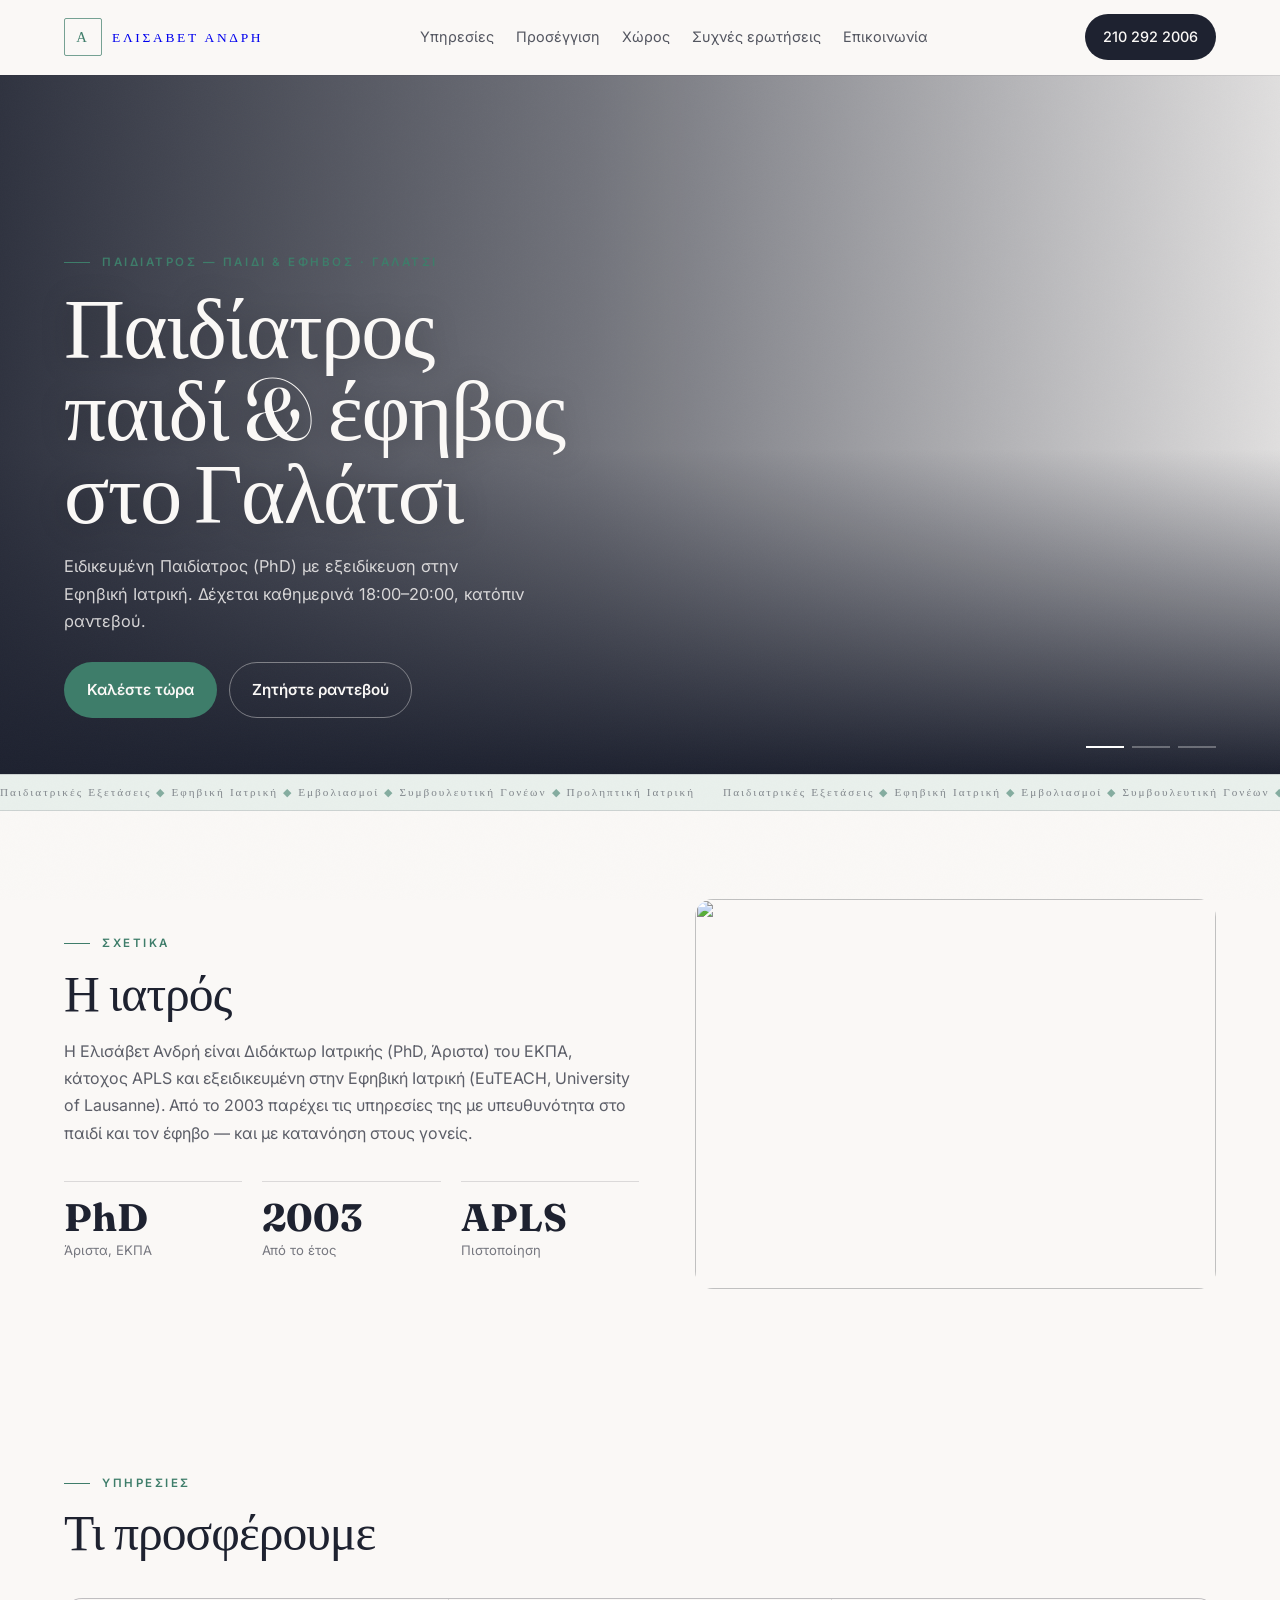
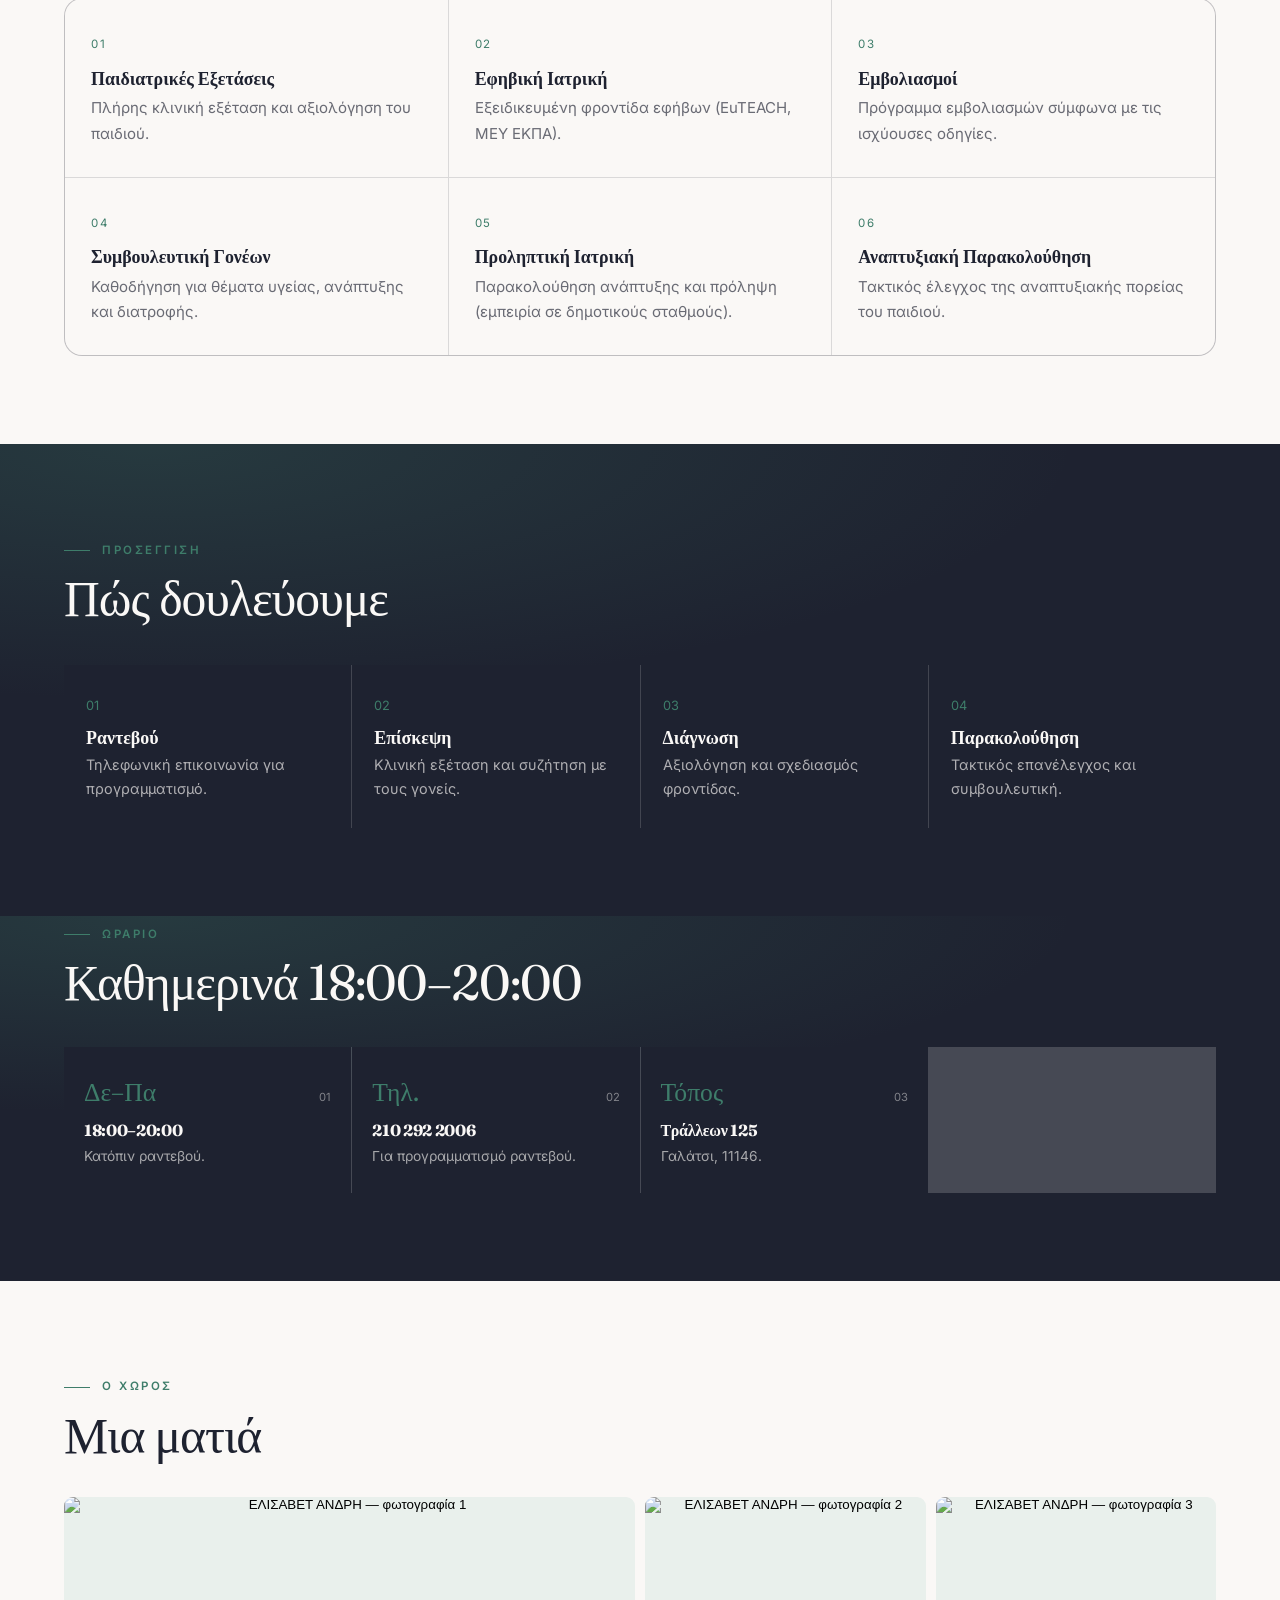
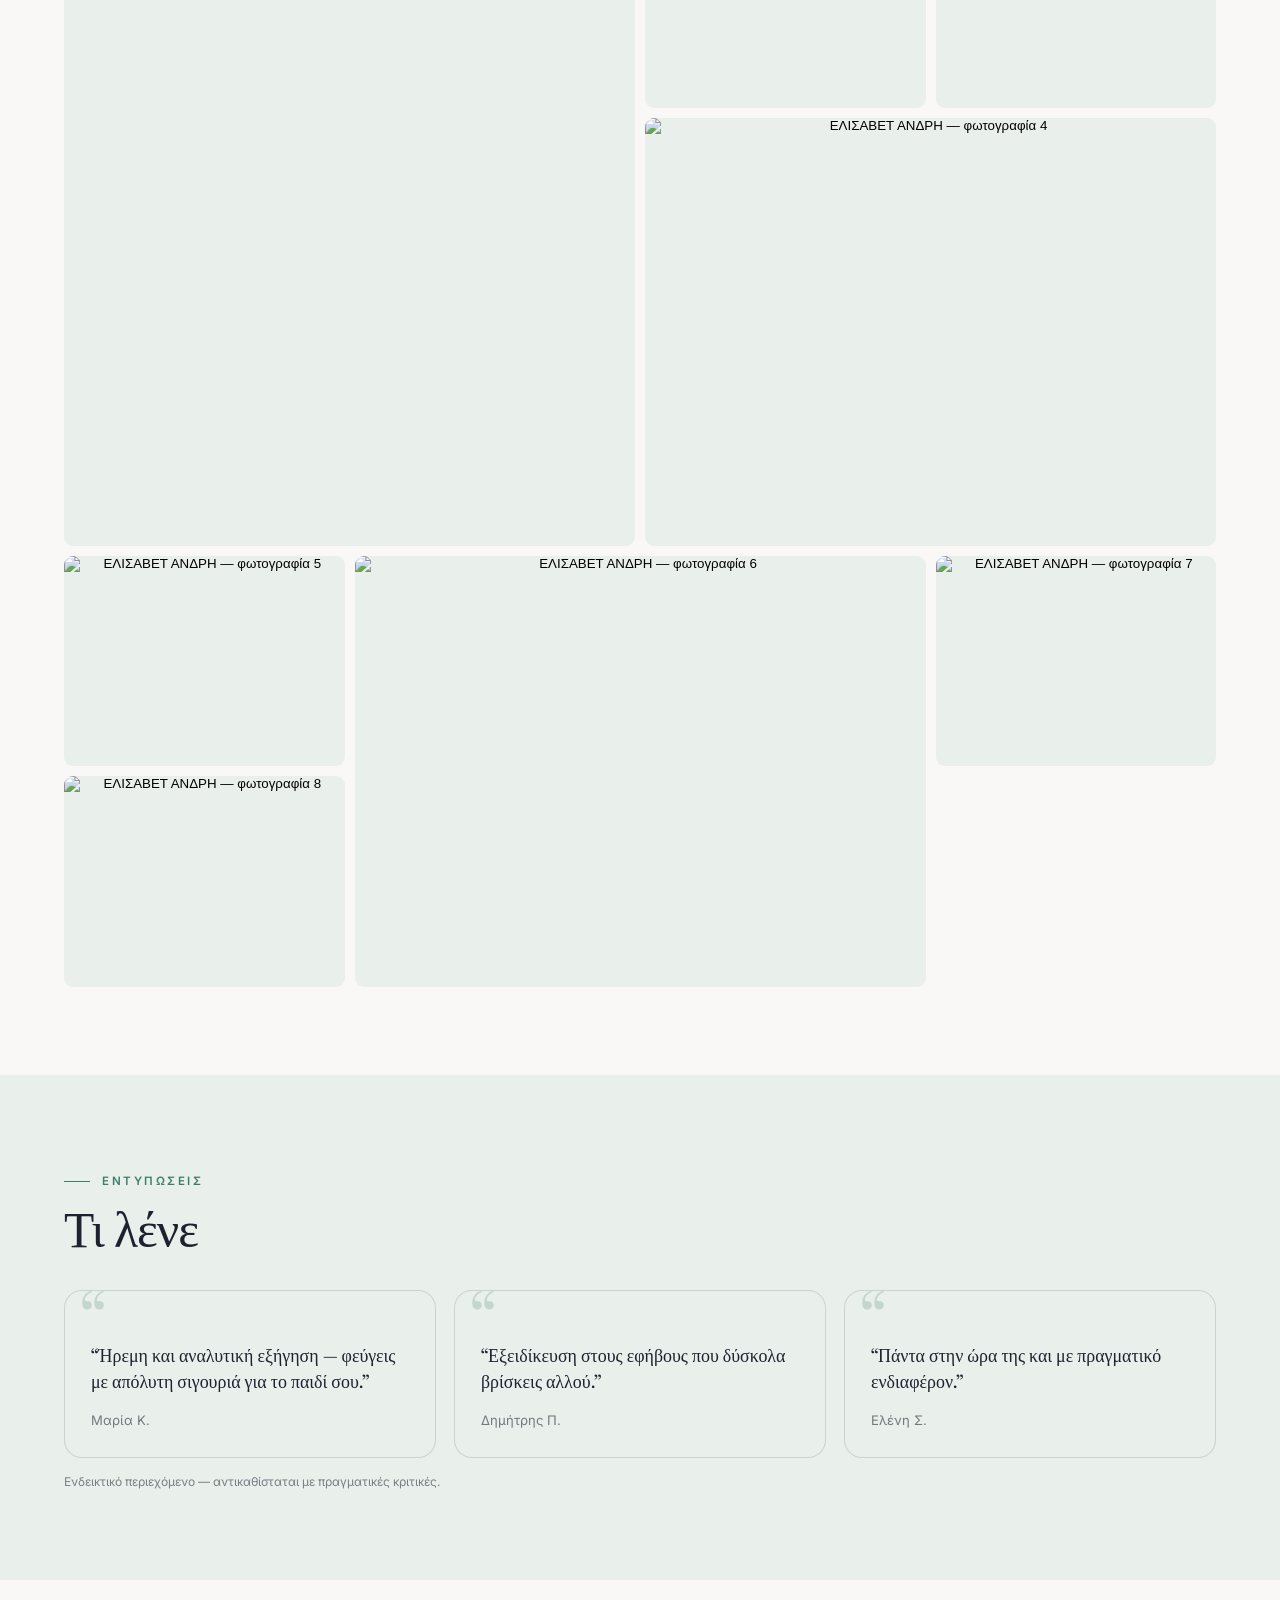
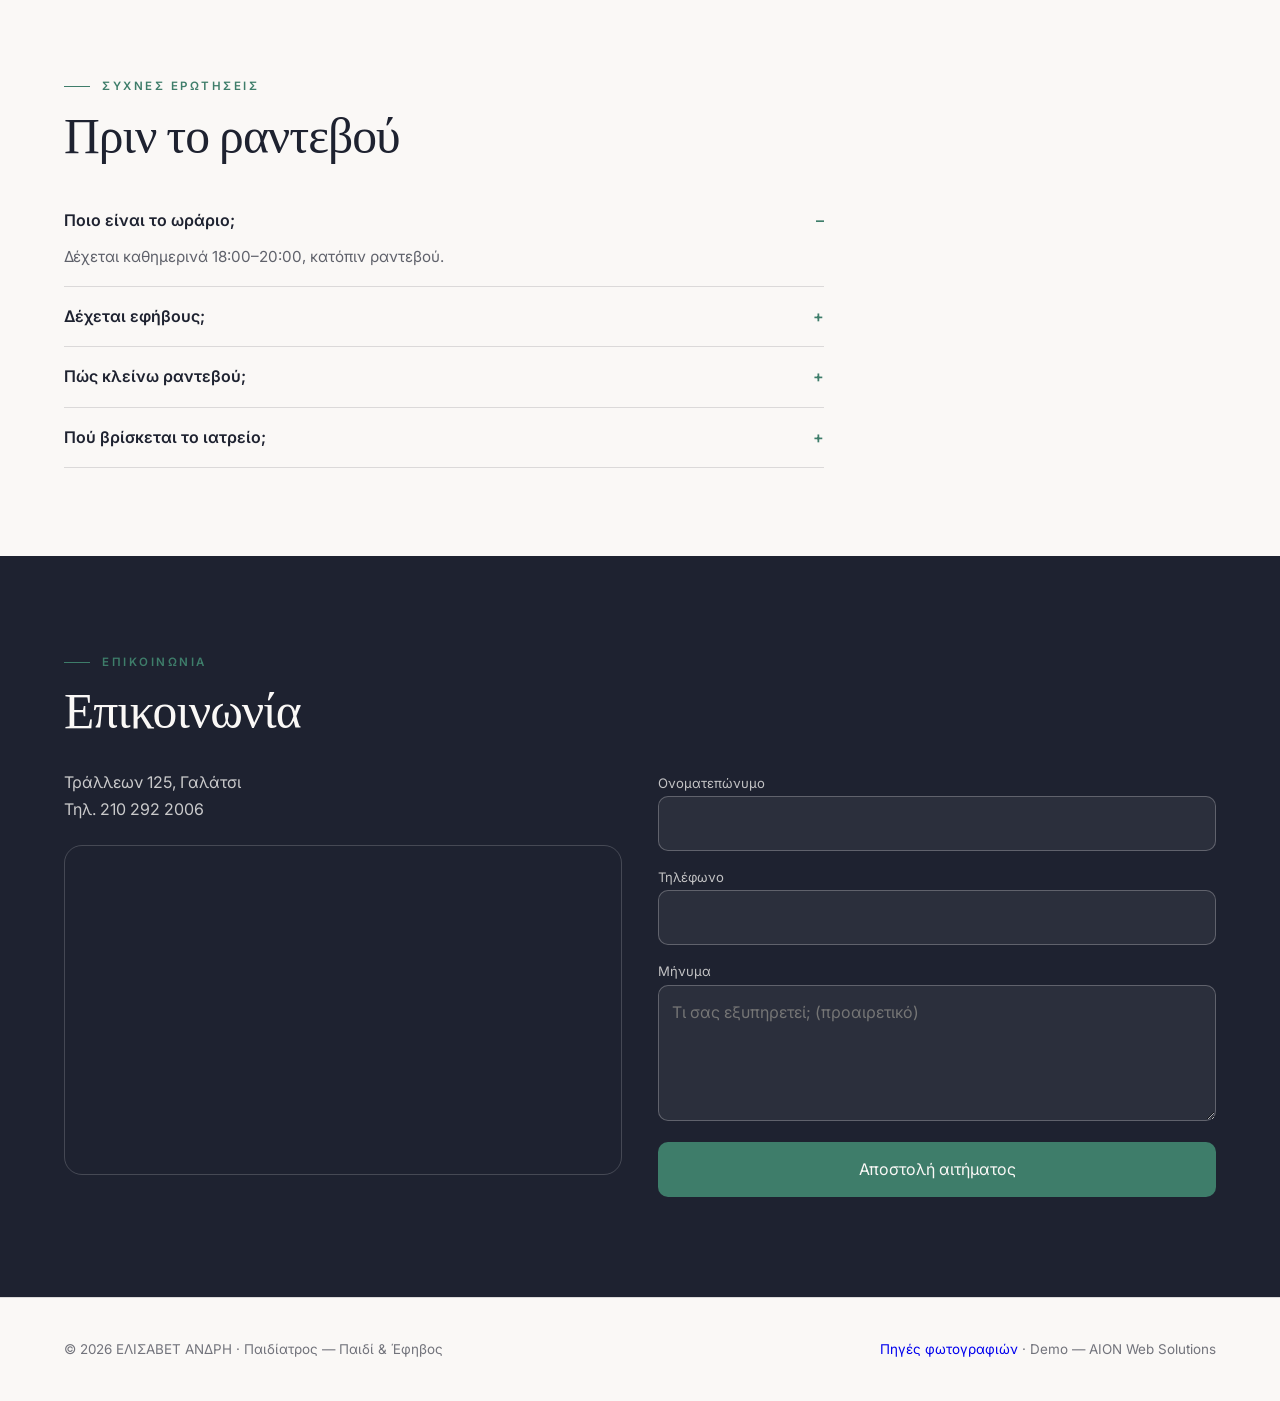
==== commit 0a01cf76: "update 200.html" ====
--- a/200.html
+++ b/200.html
@@ -152,7 +152,7 @@
 </div></header>
 
 <div class="hero" id="top">
-  <div class="slide on"><img src="data:image/svg+xml,%3csvg%20xmlns='http://www.w3.org/2000/svg'%20width='1600'%20height='1100'%20viewBox='0%200%201600%201100'%3e%3cdefs%3e%3clinearGradient%20id='g'%20x1='0'%20y1='0'%20x2='1'%20y2='1'%3e%3cstop%20offset='0'%20stop-color='%233e7d6a'/%3e%3cstop%20offset='1'%20stop-color='%231e2230'/%3e%3c/linearGradient%3e%3cpattern%20id='p'%20width='46'%20height='46'%20patternUnits='userSpaceOnUse'%20patternTransform='rotate(30)'%3e%3crect%20width='46'%20height='46'%20fill='none'/%3e%3cpath%20d='M0%2023h46'%20stroke='%23e9f0ec'%20stroke-opacity='.10'/%3e%3c/pattern%3e%3c/defs%3e%3crect%20width='100%25'%20height='100%25'%20fill='url(%23g)'/%3e%3crect%20width='100%25'%20height='100%25'%20fill='url(%23p)'/%3e%3ccircle%20cx='1248'%20cy='308.00000000000006'%20r='286'%20fill='%233e7d6a'%20opacity='.28'/%3e%3ccircle%20cx='992'%20cy='792'%20r='374'%20fill='%23e9f0ec'%20opacity='.08'/%3e%3c/svg%3e" alt="ΕΛΙΣΑΒΕΤ ΑΝΔΡΗ" ><div class="scrim"></div></div><div class="slide "><img src="data:image/svg+xml,%3csvg%20xmlns='http://www.w3.org/2000/svg'%20width='1600'%20height='1100'%20viewBox='0%200%201600%201100'%3e%3cdefs%3e%3clinearGradient%20id='g'%20x1='0'%20y1='0'%20x2='1'%20y2='1'%3e%3cstop%20offset='0'%20stop-color='%233e7d6a'/%3e%3cstop%20offset='1'%20stop-color='%231e2230'/%3e%3c/linearGradient%3e%3cpattern%20id='p'%20width='46'%20height='46'%20patternUnits='userSpaceOnUse'%20patternTransform='rotate(48)'%3e%3crect%20width='46'%20height='46'%20fill='none'/%3e%3cpath%20d='M0%2023h46'%20stroke='%23e9f0ec'%20stroke-opacity='.10'/%3e%3c/pattern%3e%3c/defs%3e%3crect%20width='100%25'%20height='100%25'%20fill='url(%23g)'/%3e%3crect%20width='100%25'%20height='100%25'%20fill='url(%23p)'/%3e%3ccircle%20cx='1248'%20cy='308.00000000000006'%20r='286'%20fill='%233e7d6a'%20opacity='.28'/%3e%3ccircle%20cx='992'%20cy='792'%20r='374'%20fill='%23e9f0ec'%20opacity='.08'/%3e%3c/svg%3e" alt="ΕΛΙΣΑΒΕΤ ΑΝΔΡΗ" loading="lazy"><div class="scrim"></div></div><div class="slide "><img src="data:image/svg+xml,%3csvg%20xmlns='http://www.w3.org/2000/svg'%20width='1600'%20height='1100'%20viewBox='0%200%201600%201100'%3e%3cdefs%3e%3clinearGradient%20id='g'%20x1='0'%20y1='0'%20x2='1'%20y2='1'%3e%3cstop%20offset='0'%20stop-color='%233e7d6a'/%3e%3cstop%20offset='1'%20stop-color='%231e2230'/%3e%3c/linearGradient%3e%3cpattern%20id='p'%20width='46'%20height='46'%20patternUnits='userSpaceOnUse'%20patternTransform='rotate(12)'%3e%3crect%20width='46'%20height='46'%20fill='none'/%3e%3cpath%20d='M0%2023h46'%20stroke='%23e9f0ec'%20stroke-opacity='.10'/%3e%3c/pattern%3e%3c/defs%3e%3crect%20width='100%25'%20height='100%25'%20fill='url(%23g)'/%3e%3crect%20width='100%25'%20height='100%25'%20fill='url(%23p)'/%3e%3ccircle%20cx='1248'%20cy='308.00000000000006'%20r='286'%20fill='%233e7d6a'%20opacity='.28'/%3e%3ccircle%20cx='992'%20cy='792'%20r='374'%20fill='%23e9f0ec'%20opacity='.08'/%3e%3c/svg%3e" alt="ΕΛΙΣΑΒΕΤ ΑΝΔΡΗ" loading="lazy"><div class="scrim"></div></div>
+  <div class="slide on"><img src="./assets/health-p01-B1fzZOdw.jpg" alt="ΕΛΙΣΑΒΕΤ ΑΝΔΡΗ" ><div class="scrim"></div></div><div class="slide "><img src="./assets/health-p02-BoZM2z2r.jpg" alt="ΕΛΙΣΑΒΕΤ ΑΝΔΡΗ" loading="lazy"><div class="scrim"></div></div><div class="slide "><img src="./assets/health-p03-B71tBS7P.jpg" alt="ΕΛΙΣΑΒΕΤ ΑΝΔΡΗ" loading="lazy"><div class="scrim"></div></div>
   <div class="hero-in"><div class="wrap">
     <span class="kicker">Παιδίατρος — Παιδί &amp; Έφηβος · Γαλάτσι</span>
     <h1>Παιδίατρος<br>παιδί &amp; έφηβος<br>στο Γαλάτσι</h1>
@@ -168,7 +168,7 @@
   <div><span class="kicker">Σχετικά</span><h2 style="margin:14px 0 18px">Η ιατρός</h2>
   <p style="color:color-mix(in srgb,var(--ink) 72%,transparent)">Η Ελισάβετ Ανδρή είναι Διδάκτωρ Ιατρικής (PhD, Άριστα) του ΕΚΠΑ, κάτοχος APLS και εξειδικευμένη στην Εφηβική Ιατρική (EuTEACH, University of Lausanne). Από το 2003 παρέχει τις υπηρεσίες της με υπευθυνότητα στο παιδί και τον έφηβο — και με κατανόηση στους γονείς.</p>
   <div class="stats"><div class="stat"><b>PhD</b><span>Άριστα, ΕΚΠΑ</span></div><div class="stat"><b>2003</b><span>Από το έτος</span></div><div class="stat"><b>APLS</b><span>Πιστοποίηση</span></div></div></div>
-  <div class="about-media" id="aboutMedia"><img src="data:image/svg+xml,%3csvg%20xmlns='http://www.w3.org/2000/svg'%20width='1600'%20height='1100'%20viewBox='0%200%201600%201100'%3e%3cdefs%3e%3clinearGradient%20id='g'%20x1='0'%20y1='0'%20x2='1'%20y2='1'%3e%3cstop%20offset='0'%20stop-color='%233e7d6a'/%3e%3cstop%20offset='1'%20stop-color='%231e2230'/%3e%3c/linearGradient%3e%3cpattern%20id='p'%20width='46'%20height='46'%20patternUnits='userSpaceOnUse'%20patternTransform='rotate(30)'%3e%3crect%20width='46'%20height='46'%20fill='none'/%3e%3cpath%20d='M0%2023h46'%20stroke='%23e9f0ec'%20stroke-opacity='.10'/%3e%3c/pattern%3e%3c/defs%3e%3crect%20width='100%25'%20height='100%25'%20fill='url(%23g)'/%3e%3crect%20width='100%25'%20height='100%25'%20fill='url(%23p)'/%3e%3ccircle%20cx='1248'%20cy='308.00000000000006'%20r='286'%20fill='%233e7d6a'%20opacity='.28'/%3e%3ccircle%20cx='992'%20cy='792'%20r='374'%20fill='%23e9f0ec'%20opacity='.08'/%3e%3c/svg%3e" alt="" class="on" loading="eager"><img src="data:image/svg+xml,%3csvg%20xmlns='http://www.w3.org/2000/svg'%20width='1600'%20height='1100'%20viewBox='0%200%201600%201100'%3e%3cdefs%3e%3clinearGradient%20id='g'%20x1='0'%20y1='0'%20x2='1'%20y2='1'%3e%3cstop%20offset='0'%20stop-color='%233e7d6a'/%3e%3cstop%20offset='1'%20stop-color='%231e2230'/%3e%3c/linearGradient%3e%3cpattern%20id='p'%20width='46'%20height='46'%20patternUnits='userSpaceOnUse'%20patternTransform='rotate(48)'%3e%3crect%20width='46'%20height='46'%20fill='none'/%3e%3cpath%20d='M0%2023h46'%20stroke='%23e9f0ec'%20stroke-opacity='.10'/%3e%3c/pattern%3e%3c/defs%3e%3crect%20width='100%25'%20height='100%25'%20fill='url(%23g)'/%3e%3crect%20width='100%25'%20height='100%25'%20fill='url(%23p)'/%3e%3ccircle%20cx='1248'%20cy='308.00000000000006'%20r='286'%20fill='%233e7d6a'%20opacity='.28'/%3e%3ccircle%20cx='992'%20cy='792'%20r='374'%20fill='%23e9f0ec'%20opacity='.08'/%3e%3c/svg%3e" alt="" class="" loading="lazy"><img src="data:image/svg+xml,%3csvg%20xmlns='http://www.w3.org/2000/svg'%20width='1600'%20height='1100'%20viewBox='0%200%201600%201100'%3e%3cdefs%3e%3clinearGradient%20id='g'%20x1='0'%20y1='0'%20x2='1'%20y2='1'%3e%3cstop%20offset='0'%20stop-color='%233e7d6a'/%3e%3cstop%20offset='1'%20stop-color='%231e2230'/%3e%3c/linearGradient%3e%3cpattern%20id='p'%20width='46'%20height='46'%20patternUnits='userSpaceOnUse'%20patternTransform='rotate(12)'%3e%3crect%20width='46'%20height='46'%20fill='none'/%3e%3cpath%20d='M0%2023h46'%20stroke='%23e9f0ec'%20stroke-opacity='.10'/%3e%3c/pattern%3e%3c/defs%3e%3crect%20width='100%25'%20height='100%25'%20fill='url(%23g)'/%3e%3crect%20width='100%25'%20height='100%25'%20fill='url(%23p)'/%3e%3ccircle%20cx='1248'%20cy='308.00000000000006'%20r='286'%20fill='%233e7d6a'%20opacity='.28'/%3e%3ccircle%20cx='992'%20cy='792'%20r='374'%20fill='%23e9f0ec'%20opacity='.08'/%3e%3c/svg%3e" alt="" class="" loading="lazy"></div>
+  <div class="about-media" id="aboutMedia"><img src="./assets/health-p04-C5F7whoN.jpg" alt="" class="on" loading="eager"><img src="./assets/health-p05-CnXhqjT5.jpg" alt="" class="" loading="lazy"><img src="./assets/health-p06-8OAWR2FP.jpg" alt="" class="" loading="lazy"></div>
 </div></section>
 
 <section id="ypiresies"><div class="wrap reveal"><span class="kicker">Υπηρεσίες</span><h2 style="margin-top:12px">Τι προσφέρουμε</h2>
@@ -181,7 +181,7 @@
 <div class="tl-grid"><div class="tl"><div class="tl-top"><span class="tl-h">Δε–Πα</span><span class="tl-n">01</span></div><h4>18:00–20:00</h4><p>Κατόπιν ραντεβού.</p></div><div class="tl"><div class="tl-top"><span class="tl-h">Τηλ.</span><span class="tl-n">02</span></div><h4>210 292 2006</h4><p>Για προγραμματισμό ραντεβού.</p></div><div class="tl"><div class="tl-top"><span class="tl-h">Τόπος</span><span class="tl-n">03</span></div><h4>Τράλλεων 125</h4><p>Γαλάτσι, 11146.</p></div></div></div></section>
 
 <section id="gallery"><div class="wrap reveal"><span class="kicker">Ο χώρος</span><h2 style="margin-top:12px">Μια ματιά</h2>
-<div class="gallery"><button class="g-item g1" data-src="img/ph-1.svg" aria-label="Φωτογραφία 1"><img src="data:image/svg+xml,%3csvg%20xmlns='http://www.w3.org/2000/svg'%20width='1600'%20height='1100'%20viewBox='0%200%201600%201100'%3e%3cdefs%3e%3clinearGradient%20id='g'%20x1='0'%20y1='0'%20x2='1'%20y2='1'%3e%3cstop%20offset='0'%20stop-color='%233e7d6a'/%3e%3cstop%20offset='1'%20stop-color='%231e2230'/%3e%3c/linearGradient%3e%3cpattern%20id='p'%20width='46'%20height='46'%20patternUnits='userSpaceOnUse'%20patternTransform='rotate(30)'%3e%3crect%20width='46'%20height='46'%20fill='none'/%3e%3cpath%20d='M0%2023h46'%20stroke='%23e9f0ec'%20stroke-opacity='.10'/%3e%3c/pattern%3e%3c/defs%3e%3crect%20width='100%25'%20height='100%25'%20fill='url(%23g)'/%3e%3crect%20width='100%25'%20height='100%25'%20fill='url(%23p)'/%3e%3ccircle%20cx='1248'%20cy='308.00000000000006'%20r='286'%20fill='%233e7d6a'%20opacity='.28'/%3e%3ccircle%20cx='992'%20cy='792'%20r='374'%20fill='%23e9f0ec'%20opacity='.08'/%3e%3c/svg%3e" alt="ΕΛΙΣΑΒΕΤ ΑΝΔΡΗ — φωτογραφία 1" loading="eager"></button><button class="g-item g2" data-src="img/ph-2.svg" aria-label="Φωτογραφία 2"><img src="data:image/svg+xml,%3csvg%20xmlns='http://www.w3.org/2000/svg'%20width='1600'%20height='1100'%20viewBox='0%200%201600%201100'%3e%3cdefs%3e%3clinearGradient%20id='g'%20x1='0'%20y1='0'%20x2='1'%20y2='1'%3e%3cstop%20offset='0'%20stop-color='%233e7d6a'/%3e%3cstop%20offset='1'%20stop-color='%231e2230'/%3e%3c/linearGradient%3e%3cpattern%20id='p'%20width='46'%20height='46'%20patternUnits='userSpaceOnUse'%20patternTransform='rotate(48)'%3e%3crect%20width='46'%20height='46'%20fill='none'/%3e%3cpath%20d='M0%2023h46'%20stroke='%23e9f0ec'%20stroke-opacity='.10'/%3e%3c/pattern%3e%3c/defs%3e%3crect%20width='100%25'%20height='100%25'%20fill='url(%23g)'/%3e%3crect%20width='100%25'%20height='100%25'%20fill='url(%23p)'/%3e%3ccircle%20cx='1248'%20cy='308.00000000000006'%20r='286'%20fill='%233e7d6a'%20opacity='.28'/%3e%3ccircle%20cx='992'%20cy='792'%20r='374'%20fill='%23e9f0ec'%20opacity='.08'/%3e%3c/svg%3e" alt="ΕΛΙΣΑΒΕΤ ΑΝΔΡΗ — φωτογραφία 2" loading="eager"></button><button class="g-item g3" data-src="img/ph-3.svg" aria-label="Φωτογραφία 3"><img src="data:image/svg+xml,%3csvg%20xmlns='http://www.w3.org/2000/svg'%20width='1600'%20height='1100'%20viewBox='0%200%201600%201100'%3e%3cdefs%3e%3clinearGradient%20id='g'%20x1='0'%20y1='0'%20x2='1'%20y2='1'%3e%3cstop%20offset='0'%20stop-color='%233e7d6a'/%3e%3cstop%20offset='1'%20stop-color='%231e2230'/%3e%3c/linearGradient%3e%3cpattern%20id='p'%20width='46'%20height='46'%20patternUnits='userSpaceOnUse'%20patternTransform='rotate(12)'%3e%3crect%20width='46'%20height='46'%20fill='none'/%3e%3cpath%20d='M0%2023h46'%20stroke='%23e9f0ec'%20stroke-opacity='.10'/%3e%3c/pattern%3e%3c/defs%3e%3crect%20width='100%25'%20height='100%25'%20fill='url(%23g)'/%3e%3crect%20width='100%25'%20height='100%25'%20fill='url(%23p)'/%3e%3ccircle%20cx='1248'%20cy='308.00000000000006'%20r='286'%20fill='%233e7d6a'%20opacity='.28'/%3e%3ccircle%20cx='992'%20cy='792'%20r='374'%20fill='%23e9f0ec'%20opacity='.08'/%3e%3c/svg%3e" alt="ΕΛΙΣΑΒΕΤ ΑΝΔΡΗ — φωτογραφία 3" loading="eager"></button><button class="g-item g4" data-src="img/ph-4.svg" aria-label="Φωτογραφία 4"><img src="data:image/svg+xml,%3csvg%20xmlns='http://www.w3.org/2000/svg'%20width='1600'%20height='1100'%20viewBox='0%200%201600%201100'%3e%3cdefs%3e%3clinearGradient%20id='g'%20x1='0'%20y1='0'%20x2='1'%20y2='1'%3e%3cstop%20offset='0'%20stop-color='%233e7d6a'/%3e%3cstop%20offset='1'%20stop-color='%231e2230'/%3e%3c/linearGradient%3e%3cpattern%20id='p'%20width='46'%20height='46'%20patternUnits='userSpaceOnUse'%20patternTransform='rotate(30)'%3e%3crect%20width='46'%20height='46'%20fill='none'/%3e%3cpath%20d='M0%2023h46'%20stroke='%23e9f0ec'%20stroke-opacity='.10'/%3e%3c/pattern%3e%3c/defs%3e%3crect%20width='100%25'%20height='100%25'%20fill='url(%23g)'/%3e%3crect%20width='100%25'%20height='100%25'%20fill='url(%23p)'/%3e%3ccircle%20cx='1248'%20cy='308.00000000000006'%20r='286'%20fill='%233e7d6a'%20opacity='.28'/%3e%3ccircle%20cx='992'%20cy='792'%20r='374'%20fill='%23e9f0ec'%20opacity='.08'/%3e%3c/svg%3e" alt="ΕΛΙΣΑΒΕΤ ΑΝΔΡΗ — φωτογραφία 4" loading="lazy"></button><button class="g-item g5" data-src="img/ph-5.svg" aria-label="Φωτογραφία 5"><img src="data:image/svg+xml,%3csvg%20xmlns='http://www.w3.org/2000/svg'%20width='1600'%20height='1100'%20viewBox='0%200%201600%201100'%3e%3cdefs%3e%3clinearGradient%20id='g'%20x1='0'%20y1='0'%20x2='1'%20y2='1'%3e%3cstop%20offset='0'%20stop-color='%233e7d6a'/%3e%3cstop%20offset='1'%20stop-color='%231e2230'/%3e%3c/linearGradient%3e%3cpattern%20id='p'%20width='46'%20height='46'%20patternUnits='userSpaceOnUse'%20patternTransform='rotate(48)'%3e%3crect%20width='46'%20height='46'%20fill='none'/%3e%3cpath%20d='M0%2023h46'%20stroke='%23e9f0ec'%20stroke-opacity='.10'/%3e%3c/pattern%3e%3c/defs%3e%3crect%20width='100%25'%20height='100%25'%20fill='url(%23g)'/%3e%3crect%20width='100%25'%20height='100%25'%20fill='url(%23p)'/%3e%3ccircle%20cx='1248'%20cy='308.00000000000006'%20r='286'%20fill='%233e7d6a'%20opacity='.28'/%3e%3ccircle%20cx='992'%20cy='792'%20r='374'%20fill='%23e9f0ec'%20opacity='.08'/%3e%3c/svg%3e" alt="ΕΛΙΣΑΒΕΤ ΑΝΔΡΗ — φωτογραφία 5" loading="lazy"></button><button class="g-item g1" data-src="img/ph-6.svg" aria-label="Φωτογραφία 6"><img src="data:image/svg+xml,%3csvg%20xmlns='http://www.w3.org/2000/svg'%20width='1600'%20height='1100'%20viewBox='0%200%201600%201100'%3e%3cdefs%3e%3clinearGradient%20id='g'%20x1='0'%20y1='0'%20x2='1'%20y2='1'%3e%3cstop%20offset='0'%20stop-color='%233e7d6a'/%3e%3cstop%20offset='1'%20stop-color='%231e2230'/%3e%3c/linearGradient%3e%3cpattern%20id='p'%20width='46'%20height='46'%20patternUnits='userSpaceOnUse'%20patternTransform='rotate(12)'%3e%3crect%20width='46'%20height='46'%20fill='none'/%3e%3cpath%20d='M0%2023h46'%20stroke='%23e9f0ec'%20stroke-opacity='.10'/%3e%3c/pattern%3e%3c/defs%3e%3crect%20width='100%25'%20height='100%25'%20fill='url(%23g)'/%3e%3crect%20width='100%25'%20height='100%25'%20fill='url(%23p)'/%3e%3ccircle%20cx='1248'%20cy='308.00000000000006'%20r='286'%20fill='%233e7d6a'%20opacity='.28'/%3e%3ccircle%20cx='992'%20cy='792'%20r='374'%20fill='%23e9f0ec'%20opacity='.08'/%3e%3c/svg%3e" alt="ΕΛΙΣΑΒΕΤ ΑΝΔΡΗ — φωτογραφία 6" loading="lazy"></button><button class="g-item g2" data-src="img/ph-7.svg" aria-label="Φωτογραφία 7"><img src="data:image/svg+xml,%3csvg%20xmlns='http://www.w3.org/2000/svg'%20width='1600'%20height='1100'%20viewBox='0%200%201600%201100'%3e%3cdefs%3e%3clinearGradient%20id='g'%20x1='0'%20y1='0'%20x2='1'%20y2='1'%3e%3cstop%20offset='0'%20stop-color='%233e7d6a'/%3e%3cstop%20offset='1'%20stop-color='%231e2230'/%3e%3c/linearGradient%3e%3cpattern%20id='p'%20width='46'%20height='46'%20patternUnits='userSpaceOnUse'%20patternTransform='rotate(30)'%3e%3crect%20width='46'%20height='46'%20fill='none'/%3e%3cpath%20d='M0%2023h46'%20stroke='%23e9f0ec'%20stroke-opacity='.10'/%3e%3c/pattern%3e%3c/defs%3e%3crect%20width='100%25'%20height='100%25'%20fill='url(%23g)'/%3e%3crect%20width='100%25'%20height='100%25'%20fill='url(%23p)'/%3e%3ccircle%20cx='1248'%20cy='308.00000000000006'%20r='286'%20fill='%233e7d6a'%20opacity='.28'/%3e%3ccircle%20cx='992'%20cy='792'%20r='374'%20fill='%23e9f0ec'%20opacity='.08'/%3e%3c/svg%3e" alt="ΕΛΙΣΑΒΕΤ ΑΝΔΡΗ — φωτογραφία 7" loading="lazy"></button><button class="g-item g3" data-src="img/ph-8.svg" aria-label="Φωτογραφία 8"><img src="data:image/svg+xml,%3csvg%20xmlns='http://www.w3.org/2000/svg'%20width='1600'%20height='1100'%20viewBox='0%200%201600%201100'%3e%3cdefs%3e%3clinearGradient%20id='g'%20x1='0'%20y1='0'%20x2='1'%20y2='1'%3e%3cstop%20offset='0'%20stop-color='%233e7d6a'/%3e%3cstop%20offset='1'%20stop-color='%231e2230'/%3e%3c/linearGradient%3e%3cpattern%20id='p'%20width='46'%20height='46'%20patternUnits='userSpaceOnUse'%20patternTransform='rotate(48)'%3e%3crect%20width='46'%20height='46'%20fill='none'/%3e%3cpath%20d='M0%2023h46'%20stroke='%23e9f0ec'%20stroke-opacity='.10'/%3e%3c/pattern%3e%3c/defs%3e%3crect%20width='100%25'%20height='100%25'%20fill='url(%23g)'/%3e%3crect%20width='100%25'%20height='100%25'%20fill='url(%23p)'/%3e%3ccircle%20cx='1248'%20cy='308.00000000000006'%20r='286'%20fill='%233e7d6a'%20opacity='.28'/%3e%3ccircle%20cx='992'%20cy='792'%20r='374'%20fill='%23e9f0ec'%20opacity='.08'/%3e%3c/svg%3e" alt="ΕΛΙΣΑΒΕΤ ΑΝΔΡΗ — φωτογραφία 8" loading="lazy"></button></div></div></section>
+<div class="gallery"><button class="g-item g1" data-src="img/health-p01.jpg" aria-label="Φωτογραφία 1"><img src="./assets/health-p01-B1fzZOdw.jpg" alt="ΕΛΙΣΑΒΕΤ ΑΝΔΡΗ — φωτογραφία 1" loading="eager"></button><button class="g-item g2" data-src="img/health-p02.jpg" aria-label="Φωτογραφία 2"><img src="./assets/health-p02-BoZM2z2r.jpg" alt="ΕΛΙΣΑΒΕΤ ΑΝΔΡΗ — φωτογραφία 2" loading="eager"></button><button class="g-item g3" data-src="img/health-p03.jpg" aria-label="Φωτογραφία 3"><img src="./assets/health-p03-B71tBS7P.jpg" alt="ΕΛΙΣΑΒΕΤ ΑΝΔΡΗ — φωτογραφία 3" loading="eager"></button><button class="g-item g4" data-src="img/health-p04.jpg" aria-label="Φωτογραφία 4"><img src="./assets/health-p04-C5F7whoN.jpg" alt="ΕΛΙΣΑΒΕΤ ΑΝΔΡΗ — φωτογραφία 4" loading="lazy"></button><button class="g-item g5" data-src="img/health-p05.jpg" aria-label="Φωτογραφία 5"><img src="./assets/health-p05-CnXhqjT5.jpg" alt="ΕΛΙΣΑΒΕΤ ΑΝΔΡΗ — φωτογραφία 5" loading="lazy"></button><button class="g-item g1" data-src="img/health-p06.jpg" aria-label="Φωτογραφία 6"><img src="./assets/health-p06-8OAWR2FP.jpg" alt="ΕΛΙΣΑΒΕΤ ΑΝΔΡΗ — φωτογραφία 6" loading="lazy"></button><button class="g-item g2" data-src="img/health-p07.jpg" aria-label="Φωτογραφία 7"><img src="./assets/health-p01-B1fzZOdw.jpg" alt="ΕΛΙΣΑΒΕΤ ΑΝΔΡΗ — φωτογραφία 7" loading="lazy"></button><button class="g-item g3" data-src="img/health-p08.jpg" aria-label="Φωτογραφία 8"><img src="./assets/health-p08-k_pyyKgh.jpg" alt="ΕΛΙΣΑΒΕΤ ΑΝΔΡΗ — φωτογραφία 8" loading="lazy"></button></div></div></section>
 
 <section style="background:var(--soft)"><div class="wrap reveal"><span class="kicker">Εντυπώσεις</span><h2 style="margin-top:12px">Τι λένε</h2>
 <div class="quotes"><figure class="quote"><blockquote>“Ήρεμη και αναλυτική εξήγηση — φεύγεις με απόλυτη σιγουριά για το παιδί σου.”</blockquote><figcaption>Μαρία Κ.</figcaption></figure><figure class="quote"><blockquote>“Εξειδίκευση στους εφήβους που δύσκολα βρίσκεις αλλού.”</blockquote><figcaption>Δημήτρης Π.</figcaption></figure><figure class="quote"><blockquote>“Πάντα στην ώρα της και με πραγματικό ενδιαφέρον.”</blockquote><figcaption>Ελένη Σ.</figcaption></figure></div><p class="demo-note">Ενδεικτικό περιεχόμενο — αντικαθίσταται με πραγματικές κριτικές.</p></div></section>
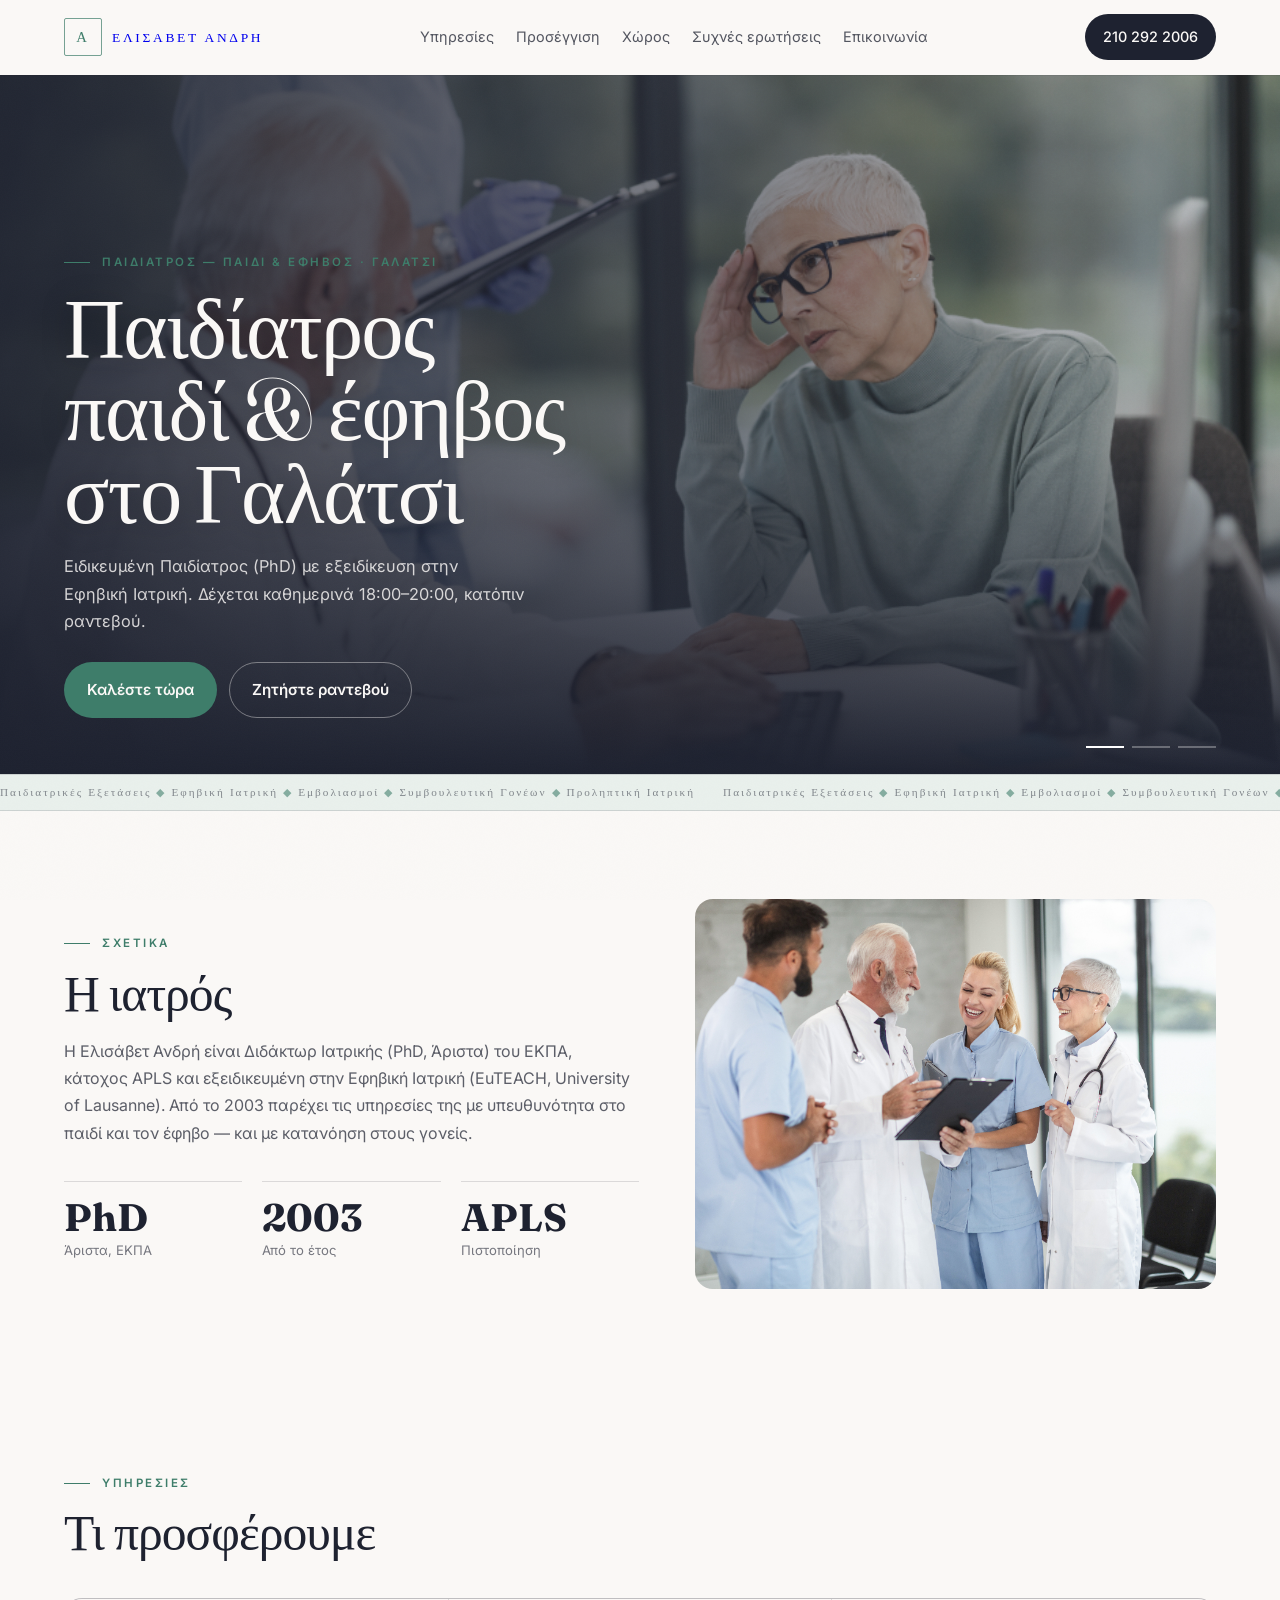
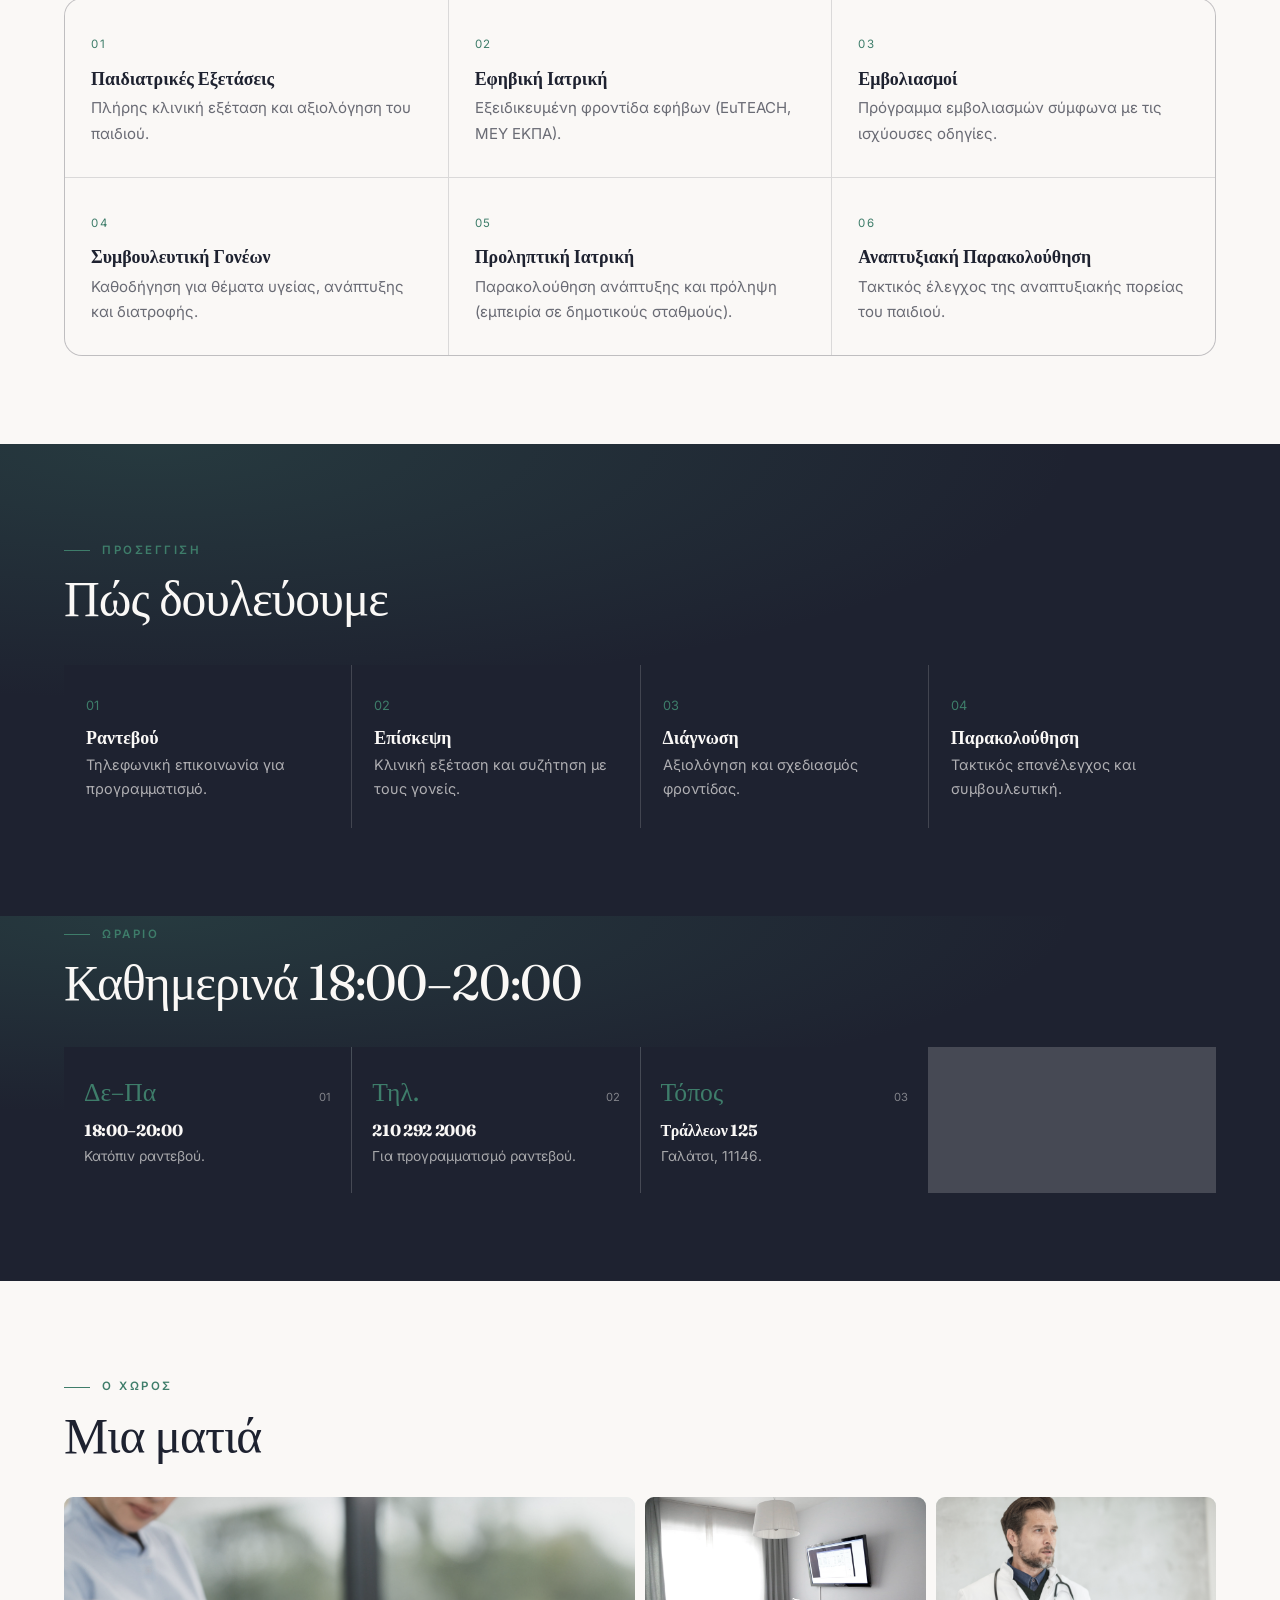
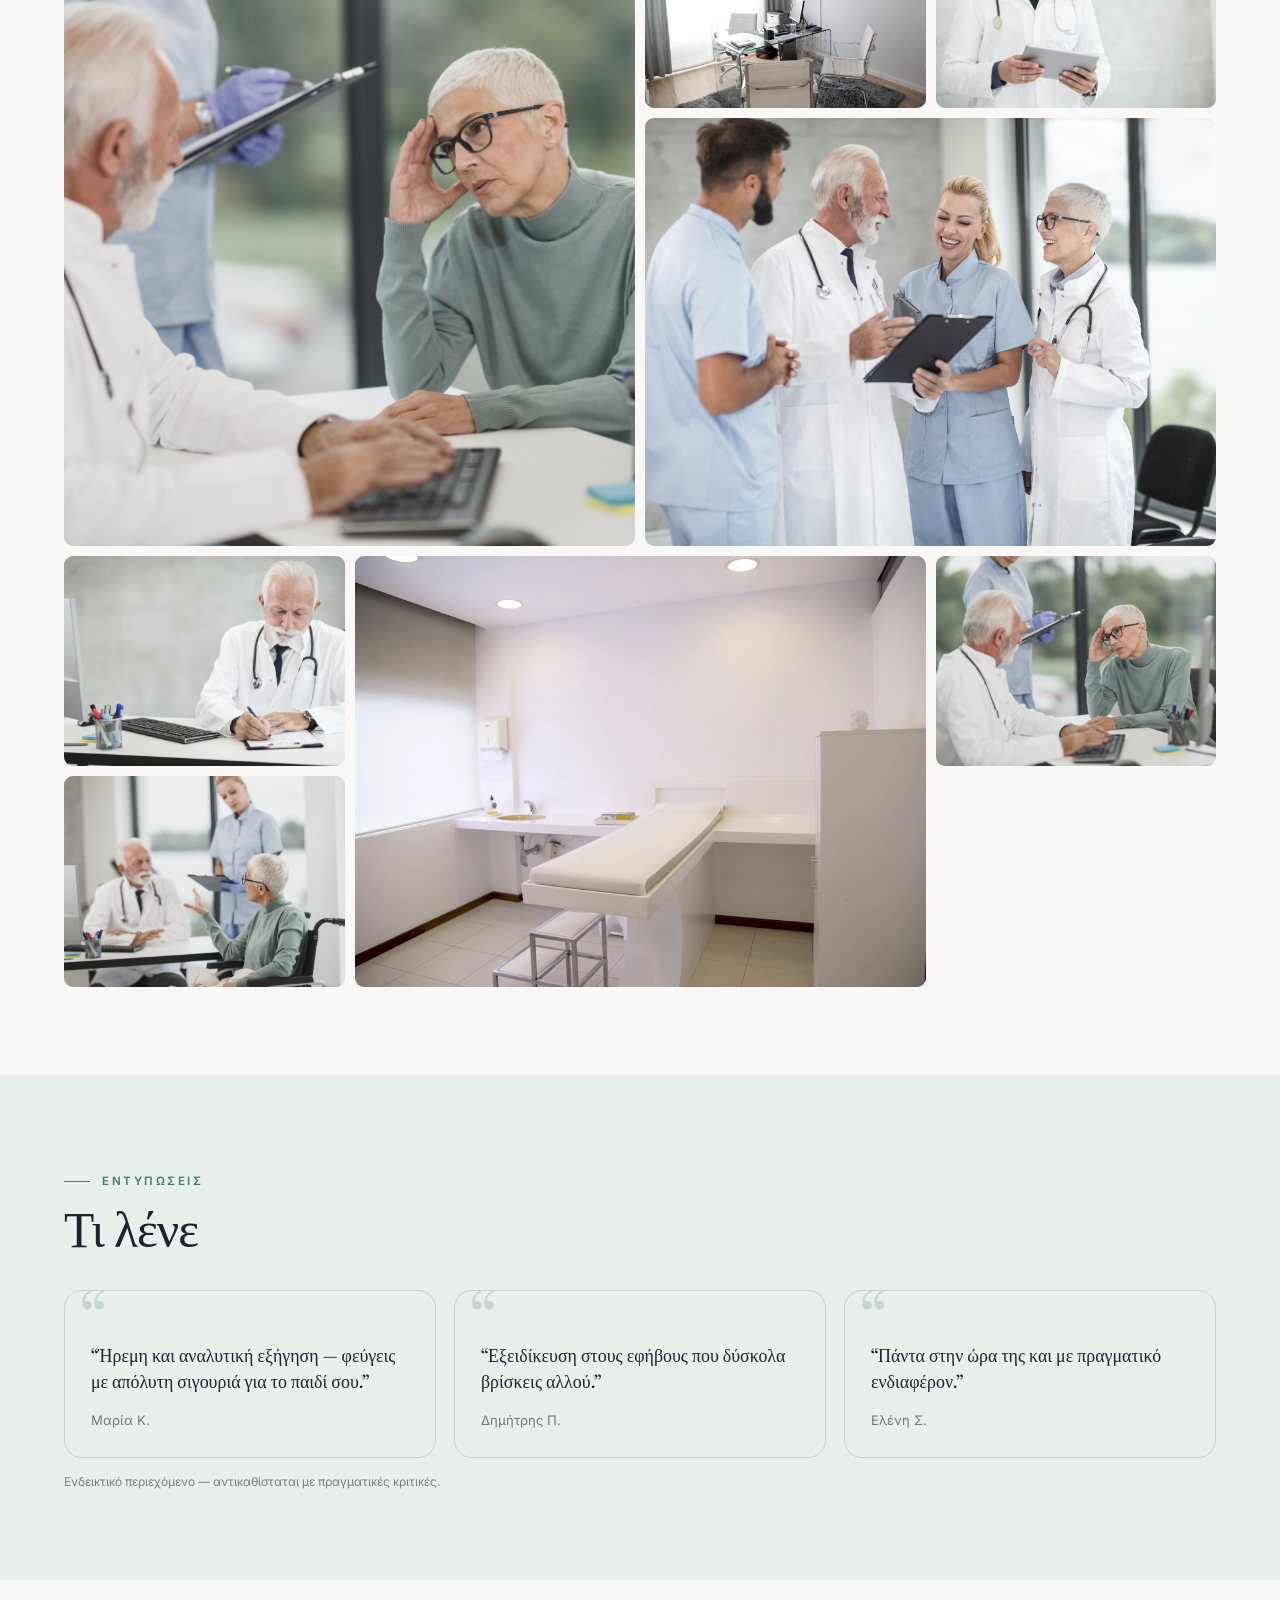
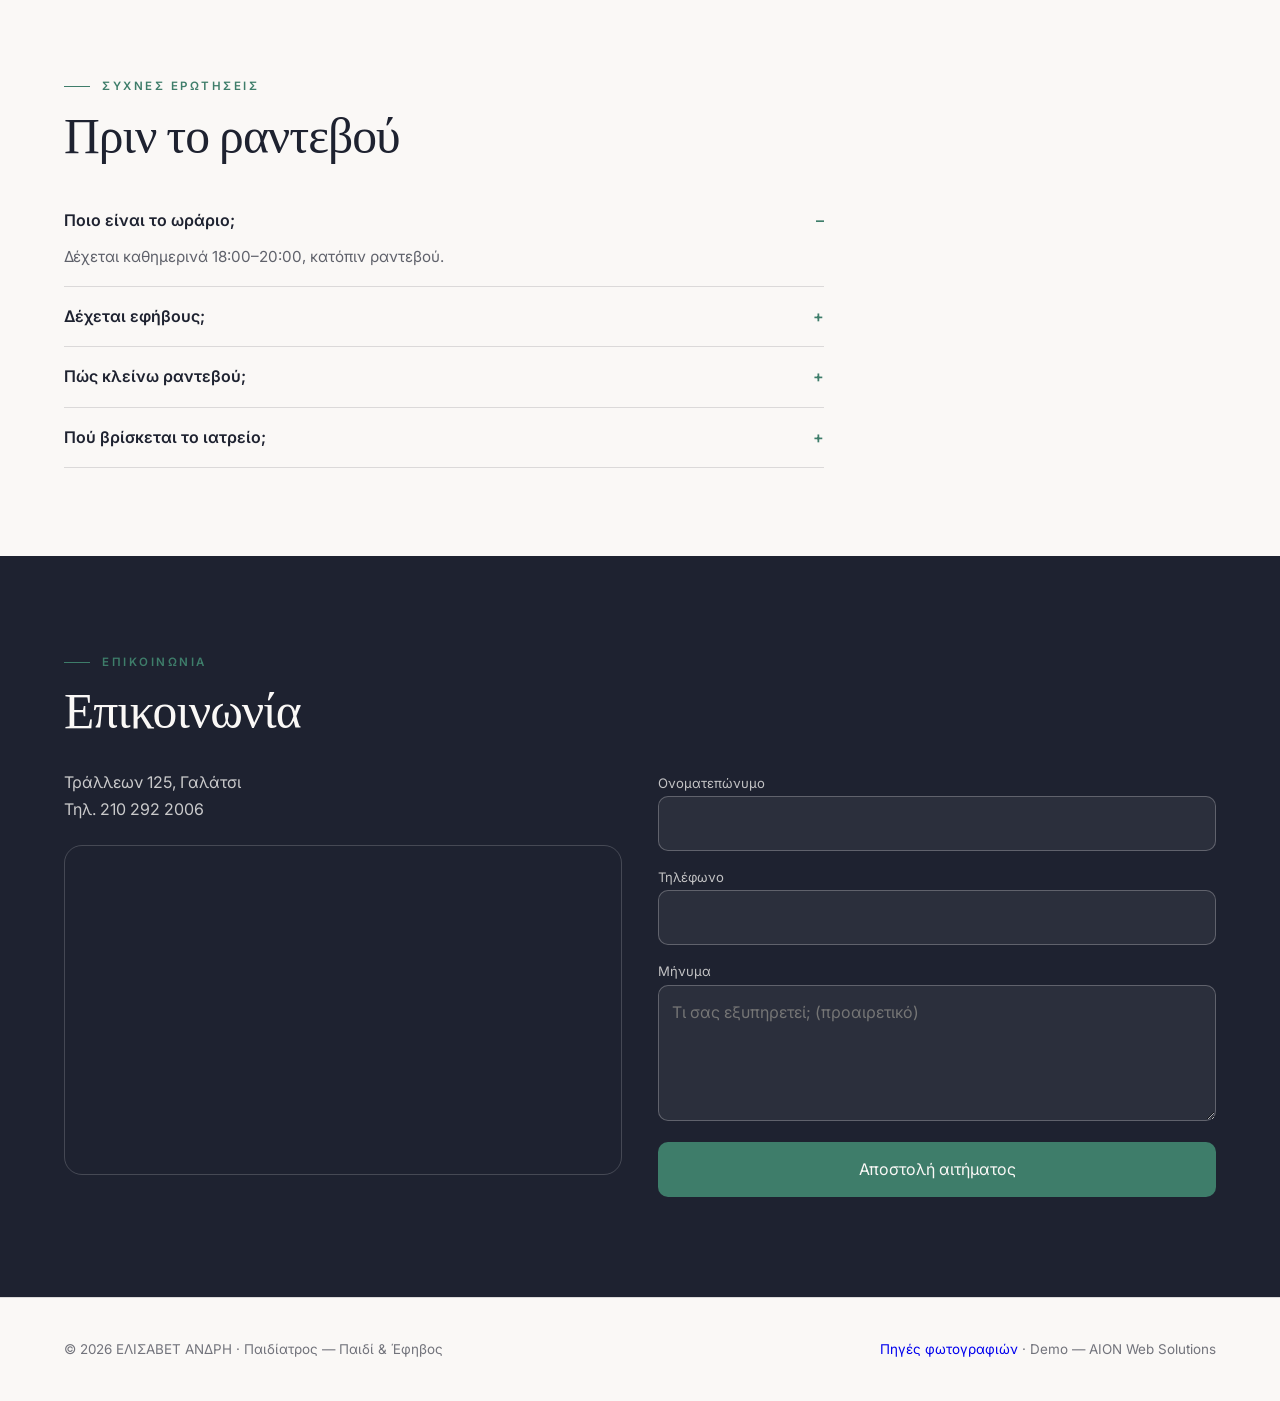
==== commit 0bc24c5e: "update 200.html" ====
--- a/200.html
+++ b/200.html
@@ -97,7 +97,7 @@
 .g-item img{width:100%;height:100%;-o-object-fit:cover;object-fit:cover;transition:transform .6s,filter .6s;filter:saturate(.8)}
 .g-item:hover img{transform:scale(1.05);filter:saturate(1)}
 .quotes{display:grid;grid-template-columns:repeat(3,1fr);gap:18px;margin-top:34px}
-@media(max-width:900px){.quotes{grid-template-columns:1fr}}
+@media(max-width:900px){.quotes{display:flex;overflow-x:auto;scroll-snap-type:x mandatory;gap:14px;scrollbar-width:none}.quotes::-webkit-scrollbar{display:none}.quotes .quote{flex:0 0 88%;scroll-snap-align:center}}
 .quote{margin:0;background:var(--soft);border:1px solid var(--line);border-radius:var(--r);padding:26px}
 .quote blockquote{margin:0;font-family:'Fraunces', Georgia, serif;font-size:1.12rem;line-height:1.45}
 .quote figcaption{margin-top:14px;font-size:.82rem;color:color-mix(in srgb,var(--ink) 58%,transparent)}
@@ -219,6 +219,8 @@
   hero.addEventListener('mouseenter',function(){clearInterval(t)});
   hero.addEventListener('mouseleave',loop);
   if(slides.length>1) loop();
+  // parallax (ήπιο 0.12x, hero)
+  if(!matchMedia('(prefers-reduced-motion: reduce)').matches){var px=function(){var y=window.scrollY;if(y<window.innerHeight){[].slice.call(d.querySelectorAll('.slide img')).forEach(function(im){im.style.transform='translateY('+(y*0.12)+'px) scale(1.02)'})}};window.addEventListener('scroll',px,{passive:true});}
   var about=[].slice.call(d.querySelectorAll('#aboutMedia img')), ai=0;
   if(about.length>1) setInterval(function(){about[ai].classList.remove('on');ai=(ai+1)%about.length;about[ai].classList.add('on')},4000);
   var io=new IntersectionObserver(function(es){es.forEach(function(e){if(e.isIntersecting){e.target.classList.add('in');io.unobserve(e.target)}})},{rootMargin:'0px 0px -8% 0px',threshold:0.08});
@@ -228,6 +230,16 @@
   lb.addEventListener('click',function(e){if(e.target!==lbImg)lb.classList.remove('on')});
   d.addEventListener('keydown',function(e){if(e.key==='Escape')lb.classList.remove('on')});
   d.querySelectorAll('details').forEach(function(x){x.addEventListener('toggle',function(){if(x.open)d.querySelectorAll('details').forEach(function(o){if(o!==x)o.open=false})})});
+  // testimonials carousel (mobile, autoplay 5s)
+  var qq=d.querySelector('.quotes');
+  if(qq && matchMedia('(max-width:900px)').matches && !matchMedia('(prefers-reduced-motion: reduce)').matches){
+    var qi=0, qs=qq.children, qt;
+    function qgo(n){qi=(n+qs.length)%qs.length;qq.scrollTo({left:qs[qi].offsetLeft-qq.offsetLeft,behavior:'smooth'})}
+    function qloop(){qt=setInterval(function(){qgo(qi+1)},5000)}
+    qloop();
+    qq.addEventListener('mouseenter',function(){clearInterval(qt)});
+    qq.addEventListener('mouseleave',qloop);
+  }
   var f=d.getElementById('f'), st=d.getElementById('st');
   f.addEventListener('submit',async function(e){e.preventDefault();st.textContent='';
     var n=f.name.value.trim(),p=f.phone.value.trim(),m=f.message.value.trim();
